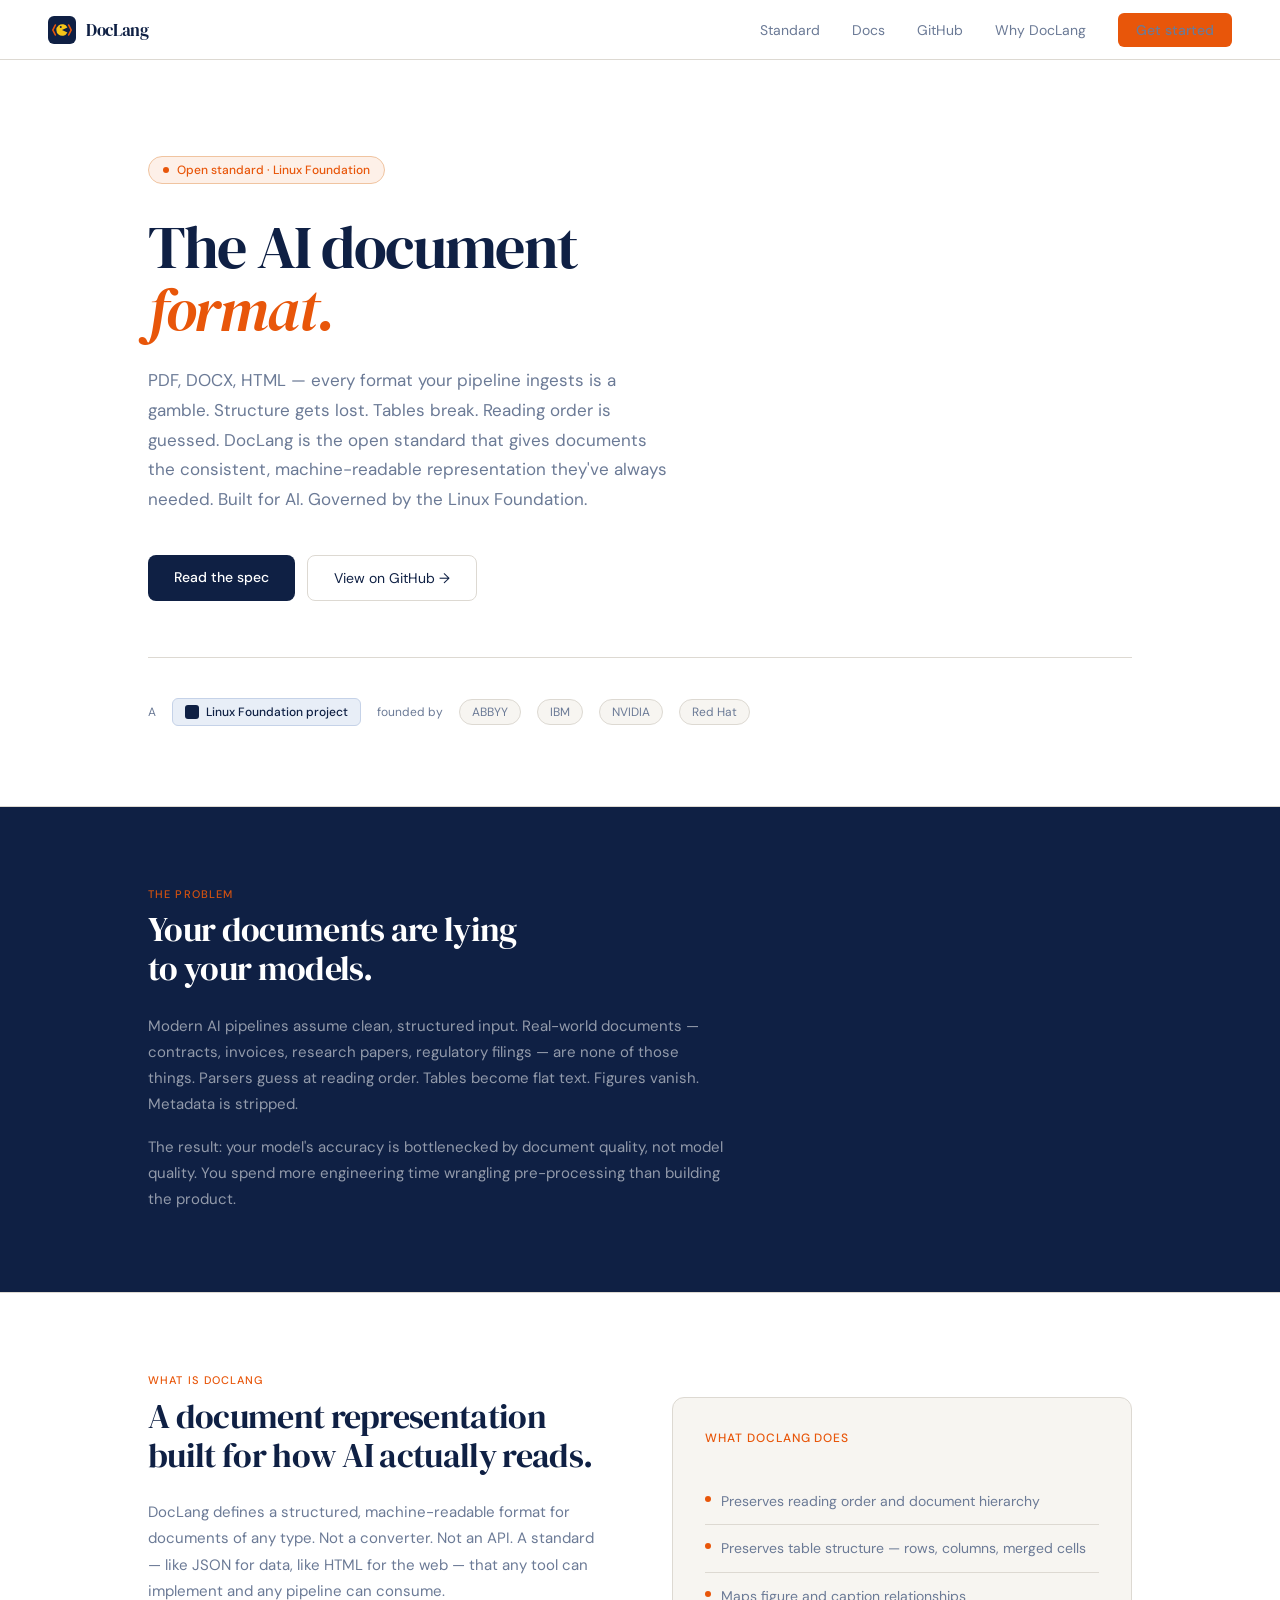
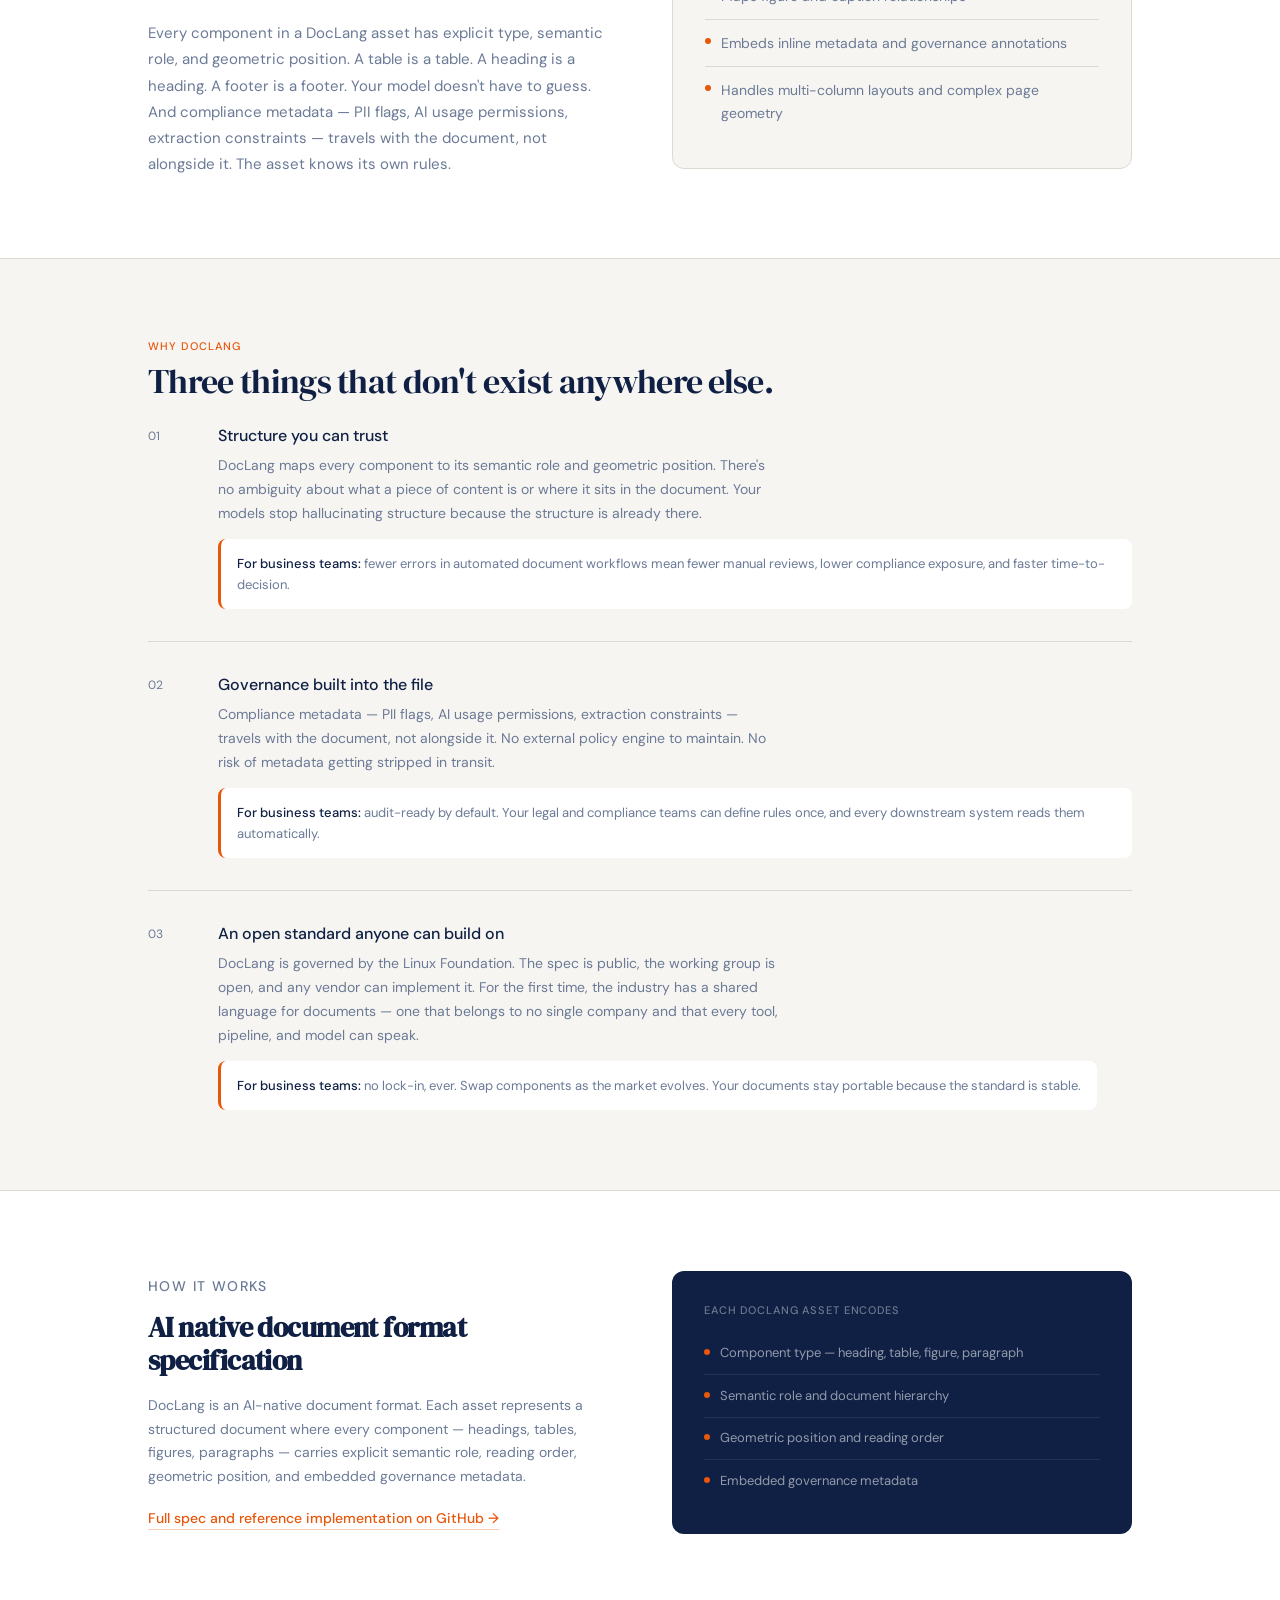
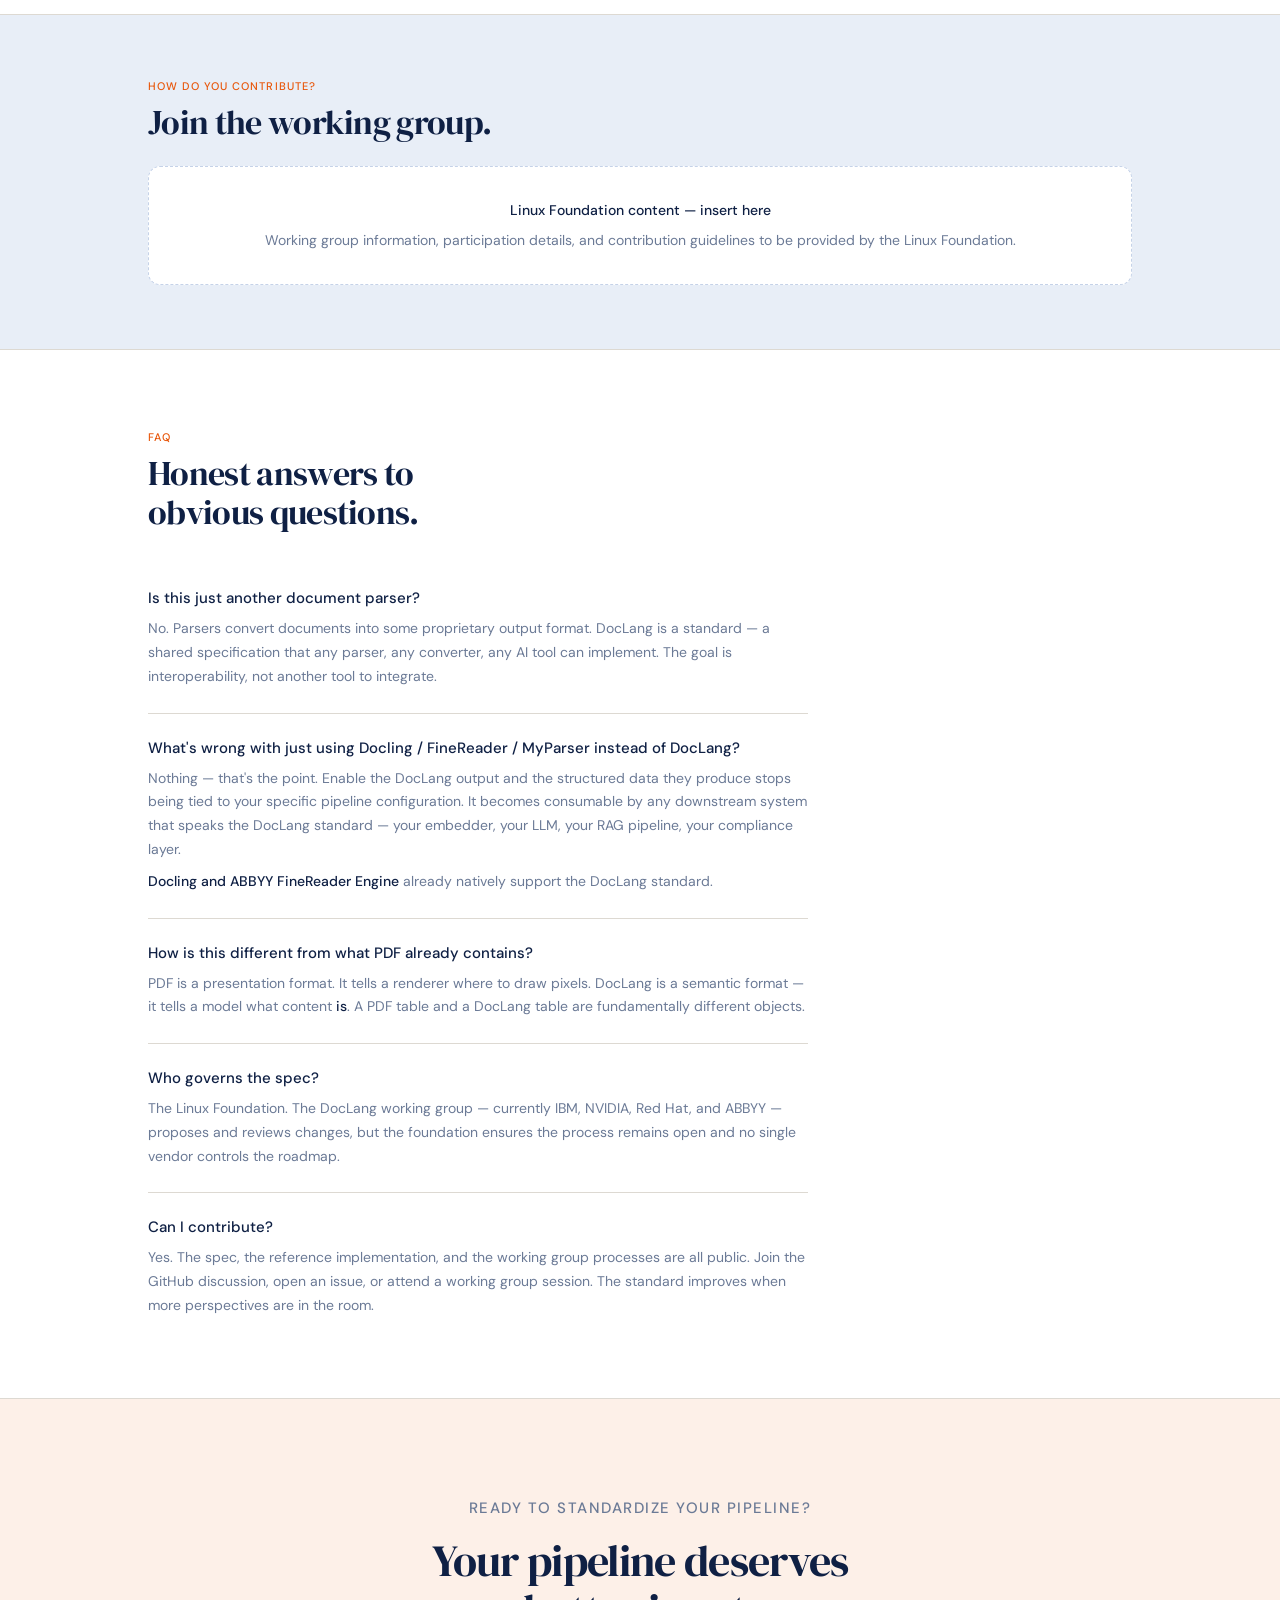
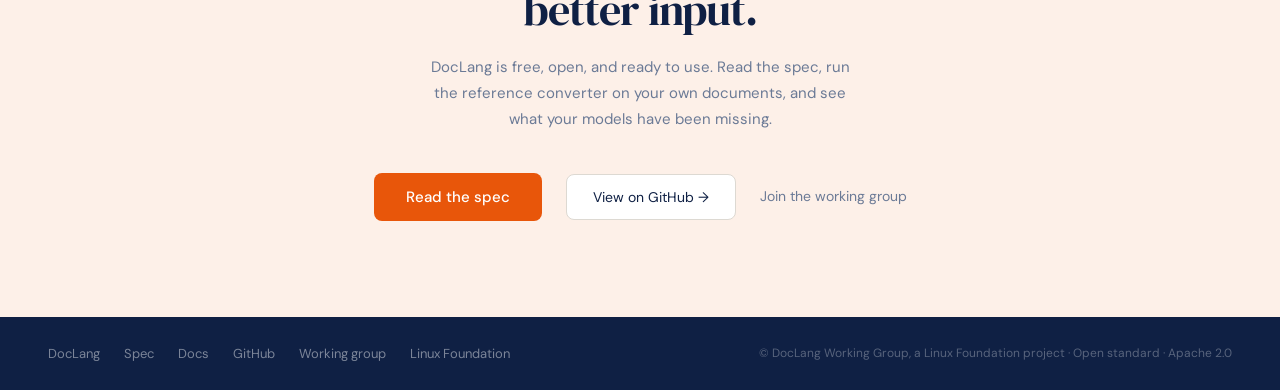
==== doclang-landing.html @ fb460f7a "Add landing page and logo concepts Signed-off-by: Maxime Vermeir <maxime.vermeir@abbyy.com>" ====
<!DOCTYPE html>
<html lang="en">
<head>
<meta charset="UTF-8">
<meta name="viewport" content="width=device-width, initial-scale=1.0">
<title>DocLang — The AI Document Format</title>
<link rel="preconnect" href="https://fonts.googleapis.com">
<link rel="preconnect" href="https://fonts.gstatic.com" crossorigin>
<link href="https://fonts.googleapis.com/css2?family=DM+Sans:ital,wght@0,400;0,500;1,400&family=DM+Serif+Display:ital@0;1&display=swap" rel="stylesheet">
<style>
  *, *::before, *::after { box-sizing: border-box; margin: 0; padding: 0; }

  :root {
    --navy: #0f2044;
    --navy-mid: #1a3460;
    --orange: #e8560a;
    --orange-light: #fdf0e8;
    --orange-border: #f0c4a0;
    --sand: #f7f5f1;
    --border: #ddd9d2;
    --text: #0f2044;
    --muted: #6b7a96;
    --white: #ffffff;
  }

  html { scroll-behavior: smooth; }

  body {
    font-family: 'DM Sans', sans-serif;
    color: var(--text);
    background: var(--white);
    -webkit-font-smoothing: antialiased;
  }

  /* ── NAV ── */
  nav {
    position: sticky; top: 0; z-index: 100;
    background: var(--white);
    border-bottom: 1px solid var(--border);
    padding: 0 3rem;
    display: flex; align-items: center; justify-content: space-between;
    height: 60px;
  }
  .nav-logo {
    display: flex; align-items: center; gap: 10px; text-decoration: none;
  }
  .nav-logomark {
    width: 28px; height: 28px;
    background: var(--navy); border-radius: 6px;
    display: flex; align-items: center; justify-content: center;
    flex-shrink: 0;
    position: relative;
  }
  /* Pac-Man mark in nav */
  .nav-logomark svg { width: 20px; height: 20px; }
  .nav-logo-text {
    font-family: 'DM Serif Display', serif;
    font-size: 17px; color: var(--navy); letter-spacing: -0.02em;
  }
  .nav-links {
    display: flex; gap: 2rem; align-items: center; list-style: none;
  }
  .nav-links a {
    font-size: 14px; color: var(--muted); text-decoration: none;
    transition: color 0.15s;
  }
  .nav-links a:hover { color: var(--navy); }
  .nav-cta {
    background: var(--orange); color: white;
    font-size: 13px; font-weight: 500;
    padding: 8px 18px; border-radius: 6px;
    text-decoration: none; transition: background 0.15s;
  }
  .nav-cta:hover { background: #c9480a; }

  /* ── SHARED ── */
  .section-inner { max-width: 1080px; margin: 0 auto; padding: 5rem 3rem; }
  .eyebrow {
    font-size: 11px; font-weight: 500; letter-spacing: 0.1em;
    text-transform: uppercase; color: var(--orange);
    margin-bottom: 0.6rem;
  }
  .section-title {
    font-family: 'DM Serif Display', serif;
    font-size: 34px; font-weight: 400; letter-spacing: -0.02em;
    line-height: 1.15; color: var(--navy);
    margin-bottom: 1.5rem;
  }
  .body-text {
    font-size: 15px; color: var(--muted); line-height: 1.75;
    max-width: 600px;
  }
  .body-text + .body-text { margin-top: 1rem; }
  section { border-bottom: 1px solid var(--border); }

  /* ── HERO ── */
  .hero { border-bottom: 1px solid var(--border); }
  .hero-inner {
    max-width: 1080px; margin: 0 auto;
    padding: 6rem 3rem 5rem;
  }
  .hero-badge {
    display: inline-flex; align-items: center; gap: 8px;
    background: var(--orange-light);
    border: 1px solid var(--orange-border);
    border-radius: 20px; padding: 5px 14px;
    font-size: 12px; font-weight: 500; color: var(--orange);
    margin-bottom: 2rem;
  }
  .hero-badge-dot {
    width: 6px; height: 6px; border-radius: 50%;
    background: var(--orange); flex-shrink: 0;
  }
  .hero h1 {
    font-family: 'DM Serif Display', serif;
    font-size: 60px; font-weight: 400;
    line-height: 1.05; letter-spacing: -0.03em;
    color: var(--navy); max-width: 700px;
    margin-bottom: 1.5rem;
  }
  .hero h1 em { font-style: italic; color: var(--orange); }
  .hero-sub {
    font-size: 17px; color: var(--muted);
    max-width: 520px; line-height: 1.75;
    margin-bottom: 2.5rem;
  }
  .hero-actions { display: flex; gap: 12px; margin-bottom: 3.5rem; }
  .btn-primary {
    background: var(--navy); color: white;
    font-size: 14px; font-weight: 500;
    padding: 13px 26px; border-radius: 8px;
    text-decoration: none; transition: background 0.15s;
  }
  .btn-primary:hover { background: var(--navy-mid); }
  .btn-secondary {
    border: 1px solid var(--border); color: var(--navy);
    font-size: 14px; padding: 13px 26px; border-radius: 8px;
    text-decoration: none; transition: background 0.15s;
    background: var(--white);
  }
  .btn-secondary:hover { background: var(--sand); }
  .btn-orange {
    background: var(--orange); color: white;
    font-size: 15px; font-weight: 500;
    padding: 14px 32px; border-radius: 8px;
    text-decoration: none; transition: background 0.15s;
    display: inline-block;
  }
  .btn-orange:hover { background: #c9480a; }
  .btn-ghost {
    color: var(--muted); font-size: 14px;
    text-decoration: none; padding: 14px 0;
    border-bottom: 1px solid transparent;
    transition: color 0.15s, border-color 0.15s;
  }
  .btn-ghost:hover { color: var(--navy); border-color: var(--navy); }

  .founders {
    display: flex; align-items: center; gap: 1rem;
    flex-wrap: wrap;
    padding-top: 2.5rem;
    border-top: 1px solid var(--border);
  }
  .founders-label { font-size: 12px; color: var(--muted); }
  .lf-badge {
    display: inline-flex; align-items: center; gap: 7px;
    background: #e8eef7; border: 1px solid #c5d2e8;
    border-radius: 6px; padding: 5px 12px;
    font-size: 12px; font-weight: 500; color: var(--navy);
  }
  .lf-icon {
    width: 14px; height: 14px; background: var(--navy);
    border-radius: 3px; flex-shrink: 0;
  }
  .founder-tag {
    display: inline-block; font-size: 12px; color: var(--muted);
    background: var(--sand); border: 1px solid var(--border);
    border-radius: 20px; padding: 4px 12px;
  }

  /* ── THE PROBLEM ── */
  .problem { background: var(--navy); }
  .problem .eyebrow { color: rgba(232,86,10,0.9); }
  .problem .section-title { color: white; }
  .problem .body-text { color: rgba(255,255,255,0.55); max-width: 580px; }

  /* ── WHAT IS DOCLANG ── */
  .what-grid {
    display: grid; grid-template-columns: 1fr 1fr; gap: 4rem;
    align-items: start;
  }
  .what-bullets { margin-top: 2rem; }
  .what-bullets li {
    display: flex; align-items: flex-start; gap: 10px;
    font-size: 14px; color: var(--muted); line-height: 1.6;
    padding: 0.75rem 0; border-bottom: 1px solid var(--border);
    list-style: none;
  }
  .what-bullets li:last-child { border-bottom: none; }
  .bullet-dot {
    width: 6px; height: 6px; border-radius: 50%;
    background: var(--orange); flex-shrink: 0; margin-top: 6px;
  }
  .what-right {
    background: var(--sand); border-radius: 12px;
    padding: 2rem; border: 1px solid var(--border);
  }
  .what-right h3 {
    font-size: 12px; font-weight: 500; letter-spacing: 0.08em;
    text-transform: uppercase; color: var(--orange); margin-bottom: 1.25rem;
  }

  /* ── WHY DOCLANG ── */
  .why { background: var(--sand); }
  .why-rows { margin-top: 1rem; }
  .why-row {
    display: flex; gap: 2.5rem;
    padding: 2rem 0; border-bottom: 1px solid var(--border);
    align-items: flex-start;
  }
  .why-row:first-child { padding-top: 0; }
  .why-row:last-child { border-bottom: none; padding-bottom: 0; }
  .why-num {
    font-size: 12px; color: var(--muted);
    min-width: 30px; padding-top: 3px;
    font-variant-numeric: tabular-nums;
  }
  .why-content h3 {
    font-size: 16px; font-weight: 500; color: var(--navy);
    margin-bottom: 8px;
  }
  .why-content p {
    font-size: 14px; color: var(--muted); line-height: 1.7;
    max-width: 560px;
  }
  .why-content p + p { margin-top: 10px; }
  .business-note {
    font-size: 13px; color: var(--muted); line-height: 1.65;
    padding: 0.85rem 1rem; margin-top: 0.85rem;
    background: white; border-radius: 8px;
    border-left: 3px solid var(--orange);
  }
  .business-note strong { color: var(--navy); font-weight: 500; }

  /* ── HOW IT WORKS ── */
  .how-inner {
    max-width: 1080px; margin: 0 auto; padding: 5rem 3rem;
    display: grid; grid-template-columns: 1fr 1fr; gap: 4rem; align-items: center;
  }
  .how-left .eyebrow { margin-bottom: 0.75rem; }
  .how-left h2 {
    font-family: 'DM Serif Display', serif;
    font-size: 28px; color: var(--navy); letter-spacing: -0.02em;
    line-height: 1.2; margin-bottom: 1rem;
  }
  .how-left p { font-size: 14px; color: var(--muted); line-height: 1.7; }
  .how-right {
    background: var(--navy); border-radius: 12px;
    padding: 2rem;
  }
  .how-right h3 {
    font-size: 11px; font-weight: 500; letter-spacing: 0.08em;
    text-transform: uppercase; color: rgba(255,255,255,0.4);
    margin-bottom: 1rem;
  }
  .spec-link {
    display: inline-flex; align-items: center; gap: 8px;
    font-size: 14px; color: var(--orange); text-decoration: none;
    font-weight: 500; margin-top: 1.25rem;
    border-bottom: 1px solid rgba(232,86,10,0.3);
    padding-bottom: 2px; transition: border-color 0.15s;
  }
  .spec-link:hover { border-color: var(--orange); }

  /* ── CONTRIBUTE — placeholder ── */
  .contribute { background: #e8eef7; }
  .contribute .section-title { color: var(--navy); }
  .contribute-placeholder {
    background: white; border: 1px dashed #c5d2e8;
    border-radius: 12px; padding: 2rem;
    text-align: center; color: var(--muted); font-size: 14px;
    margin-top: 1.5rem; line-height: 1.7;
  }

  /* ── FAQ ── */
  .faq-list { margin-top: 2rem; max-width: 660px; }
  .faq-item { padding: 1.5rem 0; border-bottom: 1px solid var(--border); }
  .faq-item:last-child { border-bottom: none; padding-bottom: 0; }
  .faq-item h3 {
    font-size: 15px; font-weight: 500; color: var(--navy);
    margin-bottom: 8px; line-height: 1.4;
  }
  .faq-item p { font-size: 14px; color: var(--muted); line-height: 1.7; }
  .faq-item p + p { margin-top: 8px; }
  .faq-item em { color: var(--navy); font-style: normal; font-weight: 500; }

  /* ── CTA ── */
  .cta { background: var(--orange-light); border-bottom: none; }
  .cta-inner {
    max-width: 1080px; margin: 0 auto;
    padding: 6rem 3rem; text-align: center;
  }
  .cta-inner .eyebrow { margin-bottom: 1rem; }
  .cta-inner h2 {
    font-family: 'DM Serif Display', serif;
    font-size: 44px; font-weight: 400; letter-spacing: -0.02em;
    color: var(--navy); line-height: 1.1; margin-bottom: 1.25rem;
  }
  .cta-inner p {
    font-size: 15px; color: var(--muted); max-width: 420px;
    margin: 0 auto 2.5rem; line-height: 1.75;
  }
  .cta-actions {
    display: flex; align-items: center; justify-content: center;
    gap: 1.5rem; flex-wrap: wrap;
  }

  /* ── FOOTER ── */
  footer {
    background: var(--navy); padding: 1.75rem 3rem;
    display: flex; align-items: center; justify-content: space-between;
    flex-wrap: wrap; gap: 1rem;
  }
  .footer-links {
    display: flex; gap: 1.5rem; flex-wrap: wrap;
  }
  .footer-links a {
    font-size: 13px; color: rgba(255,255,255,0.45);
    text-decoration: none; transition: color 0.15s;
  }
  .footer-links a:hover { color: rgba(255,255,255,0.8); }
  .footer-copy {
    font-size: 12px; color: rgba(255,255,255,0.3);
  }
</style>
</head>
<body>

<!-- NAV -->
<nav>
  <a href="#" class="nav-logo">
    <div class="nav-logomark">
      <!-- Pac-Man mark -->
      <svg viewBox="0 0 24 24" fill="none" xmlns="http://www.w3.org/2000/svg">
        <path d="M4 6 L1 12 L4 18" stroke="#e8560a" stroke-width="2" stroke-linecap="round" stroke-linejoin="round"/>
        <path d="M20 6 L23 12 L20 18" stroke="#e8560a" stroke-width="2" stroke-linecap="round" stroke-linejoin="round"/>
        <path d="M12 12 L18.5 8.9 A7 7 0 1 0 18.5 15.1 Z" fill="#f5c518"/>
        <circle cx="10.5" cy="8.5" r="1.2" fill="#0f2044"/>
      </svg>
    </div>
    <span class="nav-logo-text">DocLang</span>
  </a>
  <ul class="nav-links">
    <li><a href="#what">Standard</a></li>
    <li><a href="#how">Docs</a></li>
    <li><a href="https://github.com/doclang">GitHub</a></li>
    <li><a href="#why">Why DocLang</a></li>
    <li><a href="#cta" class="nav-cta">Get started</a></li>
  </ul>
</nav>

<!-- HERO -->
<div class="hero">
  <div class="hero-inner">
    <div class="hero-badge">
      <div class="hero-badge-dot"></div>
      Open standard · Linux Foundation
    </div>
    <h1>The AI document<br><em>format.</em></h1>
    <p class="hero-sub">PDF, DOCX, HTML — every format your pipeline ingests is a gamble. Structure gets lost. Tables break. Reading order is guessed. DocLang is the open standard that gives documents the consistent, machine-readable representation they've always needed. Built for AI. Governed by the Linux Foundation.</p>
    <div class="hero-actions">
      <a href="#" class="btn-primary">Read the spec</a>
      <a href="https://github.com/doclang" class="btn-secondary">View on GitHub →</a>
    </div>
    <div class="founders">
      <span class="founders-label">A</span>
      <div class="lf-badge"><div class="lf-icon"></div>Linux Foundation project</div>
      <span class="founders-label">founded by</span>
      <span class="founder-tag">ABBYY</span>
      <span class="founder-tag">IBM</span>
      <span class="founder-tag">NVIDIA</span>
      <span class="founder-tag">Red Hat</span>
    </div>
  </div>
</div>

<!-- THE PROBLEM -->
<section class="problem">
  <div class="section-inner">
    <p class="eyebrow">The problem</p>
    <h2 class="section-title">Your documents are lying<br>to your models.</h2>
    <p class="body-text">Modern AI pipelines assume clean, structured input. Real-world documents — contracts, invoices, research papers, regulatory filings — are none of those things. Parsers guess at reading order. Tables become flat text. Figures vanish. Metadata is stripped.</p>
    <p class="body-text" style="margin-top:1rem;">The result: your model's accuracy is bottlenecked by document quality, not model quality. You spend more engineering time wrangling pre-processing than building the product.</p>
  </div>
</section>

<!-- WHAT IS DOCLANG -->
<section id="what">
  <div class="section-inner">
    <p class="eyebrow">What is DocLang</p>
    <div class="what-grid">
      <div class="what-left">
        <h2 class="section-title">A document representation built for how AI actually reads.</h2>
        <p class="body-text">DocLang defines a structured, machine-readable format for documents of any type. Not a converter. Not an API. A standard — like JSON for data, like HTML for the web — that any tool can implement and any pipeline can consume.</p>
        <p class="body-text" style="margin-top:1rem;">Every component in a DocLang asset has explicit type, semantic role, and geometric position. A table is a table. A heading is a heading. A footer is a footer. Your model doesn't have to guess. And compliance metadata — PII flags, AI usage permissions, extraction constraints — travels with the document, not alongside it. The asset knows its own rules.</p>
      </div>
      <div class="what-right">
        <h3>What DocLang does</h3>
        <ul class="what-bullets">
          <li><span class="bullet-dot"></span>Preserves reading order and document hierarchy</li>
          <li><span class="bullet-dot"></span>Preserves table structure — rows, columns, merged cells</li>
          <li><span class="bullet-dot"></span>Maps figure and caption relationships</li>
          <li><span class="bullet-dot"></span>Embeds inline metadata and governance annotations</li>
          <li><span class="bullet-dot"></span>Handles multi-column layouts and complex page geometry</li>
        </ul>
      </div>
    </div>
  </div>
</section>

<!-- WHY DOCLANG -->
<section id="why" class="why">
  <div class="section-inner">
    <p class="eyebrow">Why DocLang</p>
    <h2 class="section-title">Three things that don't exist anywhere else.</h2>
    <div class="why-rows">

      <div class="why-row">
        <span class="why-num">01</span>
        <div class="why-content">
          <h3>Structure you can trust</h3>
          <p>DocLang maps every component to its semantic role and geometric position. There's no ambiguity about what a piece of content is or where it sits in the document. Your models stop hallucinating structure because the structure is already there.</p>
          <div class="business-note"><strong>For business teams:</strong> fewer errors in automated document workflows mean fewer manual reviews, lower compliance exposure, and faster time-to-decision.</div>
        </div>
      </div>

      <div class="why-row">
        <span class="why-num">02</span>
        <div class="why-content">
          <h3>Governance built into the file</h3>
          <p>Compliance metadata — PII flags, AI usage permissions, extraction constraints — travels with the document, not alongside it. No external policy engine to maintain. No risk of metadata getting stripped in transit.</p>
          <div class="business-note"><strong>For business teams:</strong> audit-ready by default. Your legal and compliance teams can define rules once, and every downstream system reads them automatically.</div>
        </div>
      </div>

      <div class="why-row">
        <span class="why-num">03</span>
        <div class="why-content">
          <h3>An open standard anyone can build on</h3>
          <p>DocLang is governed by the Linux Foundation. The spec is public, the working group is open, and any vendor can implement it. For the first time, the industry has a shared language for documents — one that belongs to no single company and that every tool, pipeline, and model can speak.</p>
          <div class="business-note"><strong>For business teams:</strong> no lock-in, ever. Swap components as the market evolves. Your documents stay portable because the standard is stable.</div>
        </div>
      </div>

    </div>
  </div>
</section>

<!-- HOW IT WORKS -->
<section id="how">
  <div class="how-inner">
    <div class="how-left">
      <p class="eyebrow">How it works</p>
      <h2>AI native document format specification</h2>
      <p>DocLang is an AI-native document format. Each asset represents a structured document where every component — headings, tables, figures, paragraphs — carries explicit semantic role, reading order, geometric position, and embedded governance metadata.</p>
      <a href="https://github.com/doclang" class="spec-link">
        Full spec and reference implementation on GitHub →
      </a>
    </div>
    <div class="how-right">
      <h3>Each DocLang asset encodes</h3>
      <ul class="what-bullets" style="margin-top:0;">
        <li style="border-color:rgba(255,255,255,0.08); padding:0.65rem 0;"><span class="bullet-dot"></span><span style="color:rgba(255,255,255,0.55); font-size:13px;">Component type — heading, table, figure, paragraph</span></li>
        <li style="border-color:rgba(255,255,255,0.08); padding:0.65rem 0;"><span class="bullet-dot"></span><span style="color:rgba(255,255,255,0.55); font-size:13px;">Semantic role and document hierarchy</span></li>
        <li style="border-color:rgba(255,255,255,0.08); padding:0.65rem 0;"><span class="bullet-dot"></span><span style="color:rgba(255,255,255,0.55); font-size:13px;">Geometric position and reading order</span></li>
        <li style="border-color:rgba(255,255,255,0.08); padding:0.65rem 0;"><span class="bullet-dot"></span><span style="color:rgba(255,255,255,0.55); font-size:13px;">Embedded governance metadata</span></li>
      </ul>
    </div>
  </div>
</section>

<!-- CONTRIBUTE -->
<section class="contribute">
  <div class="section-inner" style="padding-top:4rem; padding-bottom:4rem;">
    <p class="eyebrow">How do you contribute?</p>
    <h2 class="section-title" style="color:var(--navy);">Join the working group.</h2>
    <div class="contribute-placeholder">
      <p style="font-weight:500; color:var(--navy); margin-bottom:6px;">Linux Foundation content — insert here</p>
      <p>Working group information, participation details, and contribution guidelines to be provided by the Linux Foundation.</p>
    </div>
  </div>
</section>

<!-- FAQ -->
<section id="faq">
  <div class="section-inner">
    <p class="eyebrow">FAQ</p>
    <h2 class="section-title">Honest answers to<br>obvious questions.</h2>
    <div class="faq-list">

      <div class="faq-item">
        <h3>Is this just another document parser?</h3>
        <p>No. Parsers convert documents into some proprietary output format. DocLang is a standard — a shared specification that any parser, any converter, any AI tool can implement. The goal is interoperability, not another tool to integrate.</p>
      </div>

      <div class="faq-item">
        <h3>What's wrong with just using Docling / FineReader / MyParser instead of DocLang?</h3>
        <p>Nothing — that's the point. Enable the DocLang output and the structured data they produce stops being tied to your specific pipeline configuration. It becomes consumable by any downstream system that speaks the DocLang standard — your embedder, your LLM, your RAG pipeline, your compliance layer.</p>
        <p><em>Docling and ABBYY FineReader Engine</em> already natively support the DocLang standard.</p>
      </div>

      <div class="faq-item">
        <h3>How is this different from what PDF already contains?</h3>
        <p>PDF is a presentation format. It tells a renderer where to draw pixels. DocLang is a semantic format — it tells a model what content <em>is</em>. A PDF table and a DocLang table are fundamentally different objects.</p>
      </div>

      <div class="faq-item">
        <h3>Who governs the spec?</h3>
        <p>The Linux Foundation. The DocLang working group — currently IBM, NVIDIA, Red Hat, and ABBYY — proposes and reviews changes, but the foundation ensures the process remains open and no single vendor controls the roadmap.</p>
      </div>

      <div class="faq-item">
        <h3>Can I contribute?</h3>
        <p>Yes. The spec, the reference implementation, and the working group processes are all public. Join the GitHub discussion, open an issue, or attend a working group session. The standard improves when more perspectives are in the room.</p>
      </div>

    </div>
  </div>
</section>

<!-- FINAL CTA -->
<section class="cta" id="cta">
  <div class="cta-inner">
    <p class="eyebrow">Ready to standardize your pipeline?</p>
    <h2>Your pipeline deserves<br>better input.</h2>
    <p>DocLang is free, open, and ready to use. Read the spec, run the reference converter on your own documents, and see what your models have been missing.</p>
    <div class="cta-actions">
      <a href="#" class="btn-orange">Read the spec</a>
      <a href="https://github.com/doclang" class="btn-secondary">View on GitHub →</a>
      <a href="#" class="btn-ghost">Join the working group</a>
    </div>
  </div>
</section>

<!-- FOOTER -->
<footer>
  <div class="footer-links">
    <a href="#">DocLang</a>
    <a href="#">Spec</a>
    <a href="#">Docs</a>
    <a href="https://github.com/doclang">GitHub</a>
    <a href="#">Working group</a>
    <a href="#">Linux Foundation</a>
  </div>
  <span class="footer-copy">© DocLang Working Group, a Linux Foundation project · Open standard · Apache 2.0</span>
</footer>

</body>
</html>
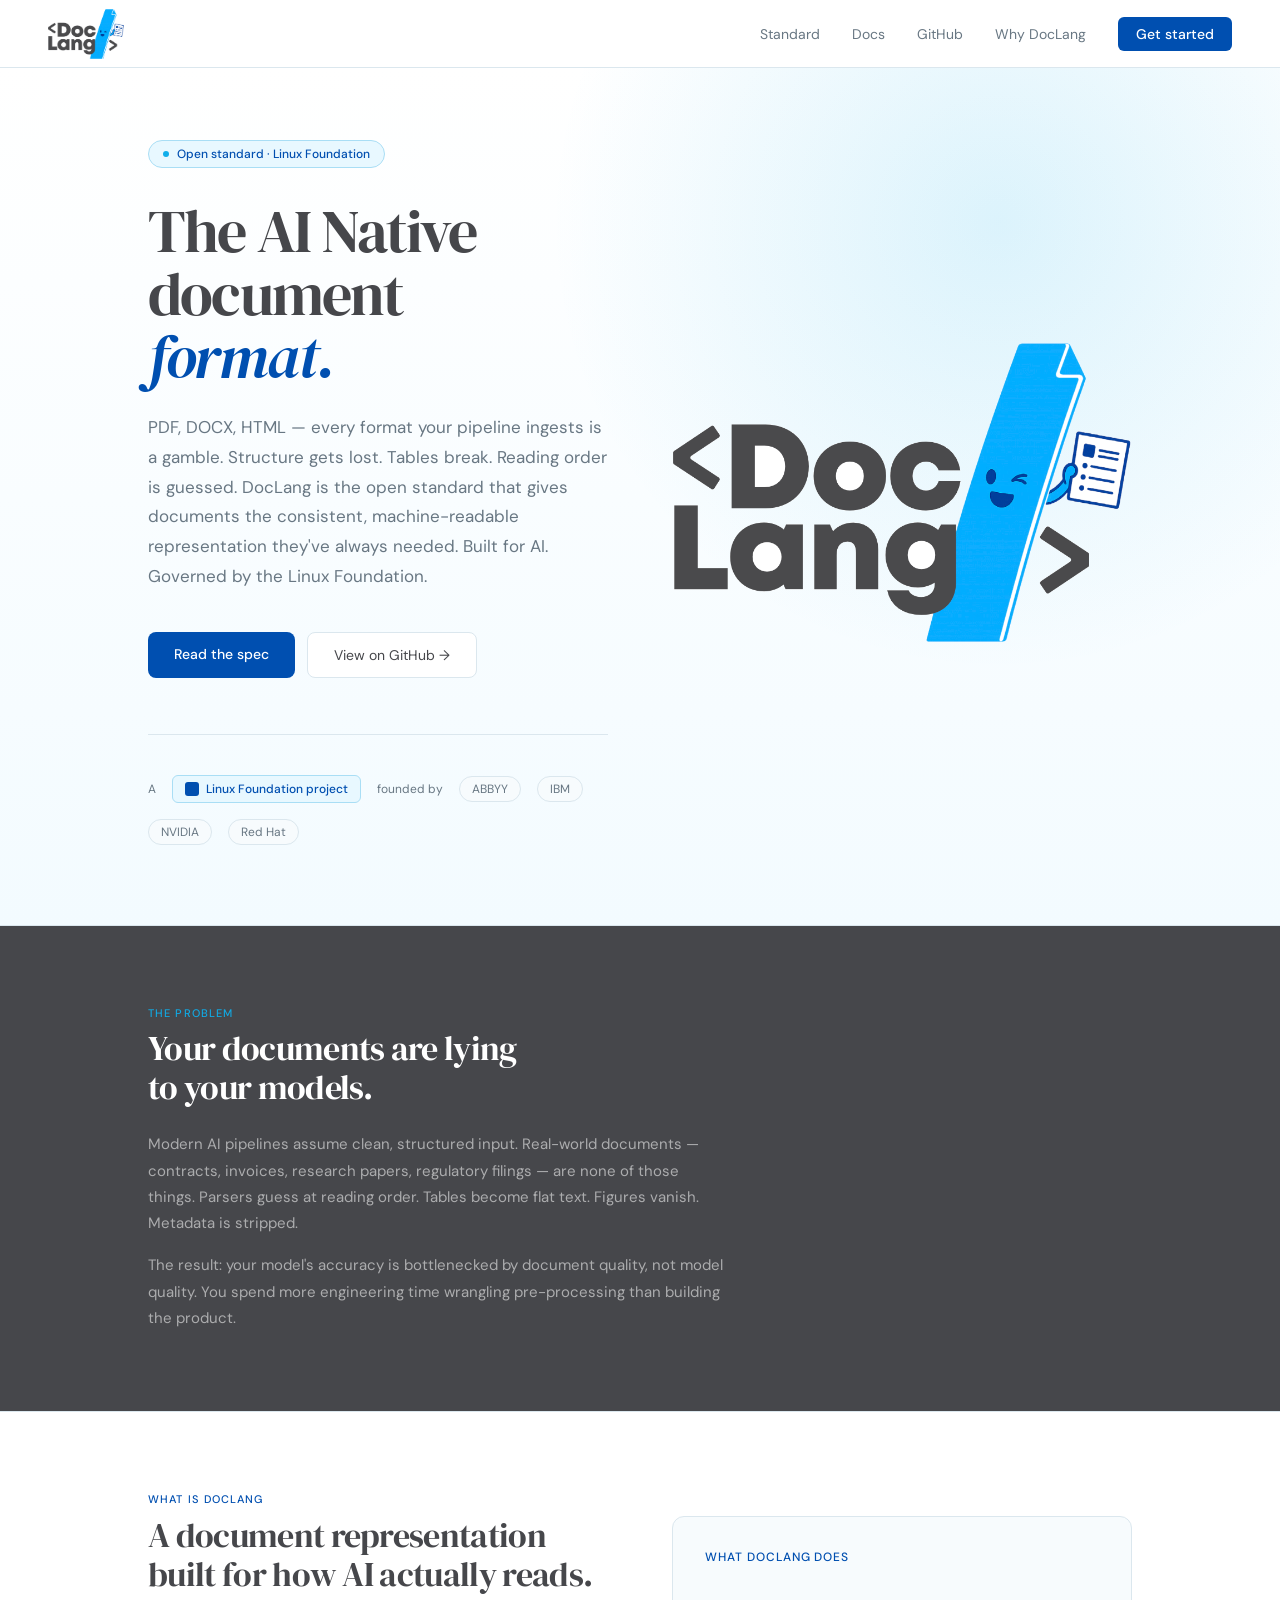
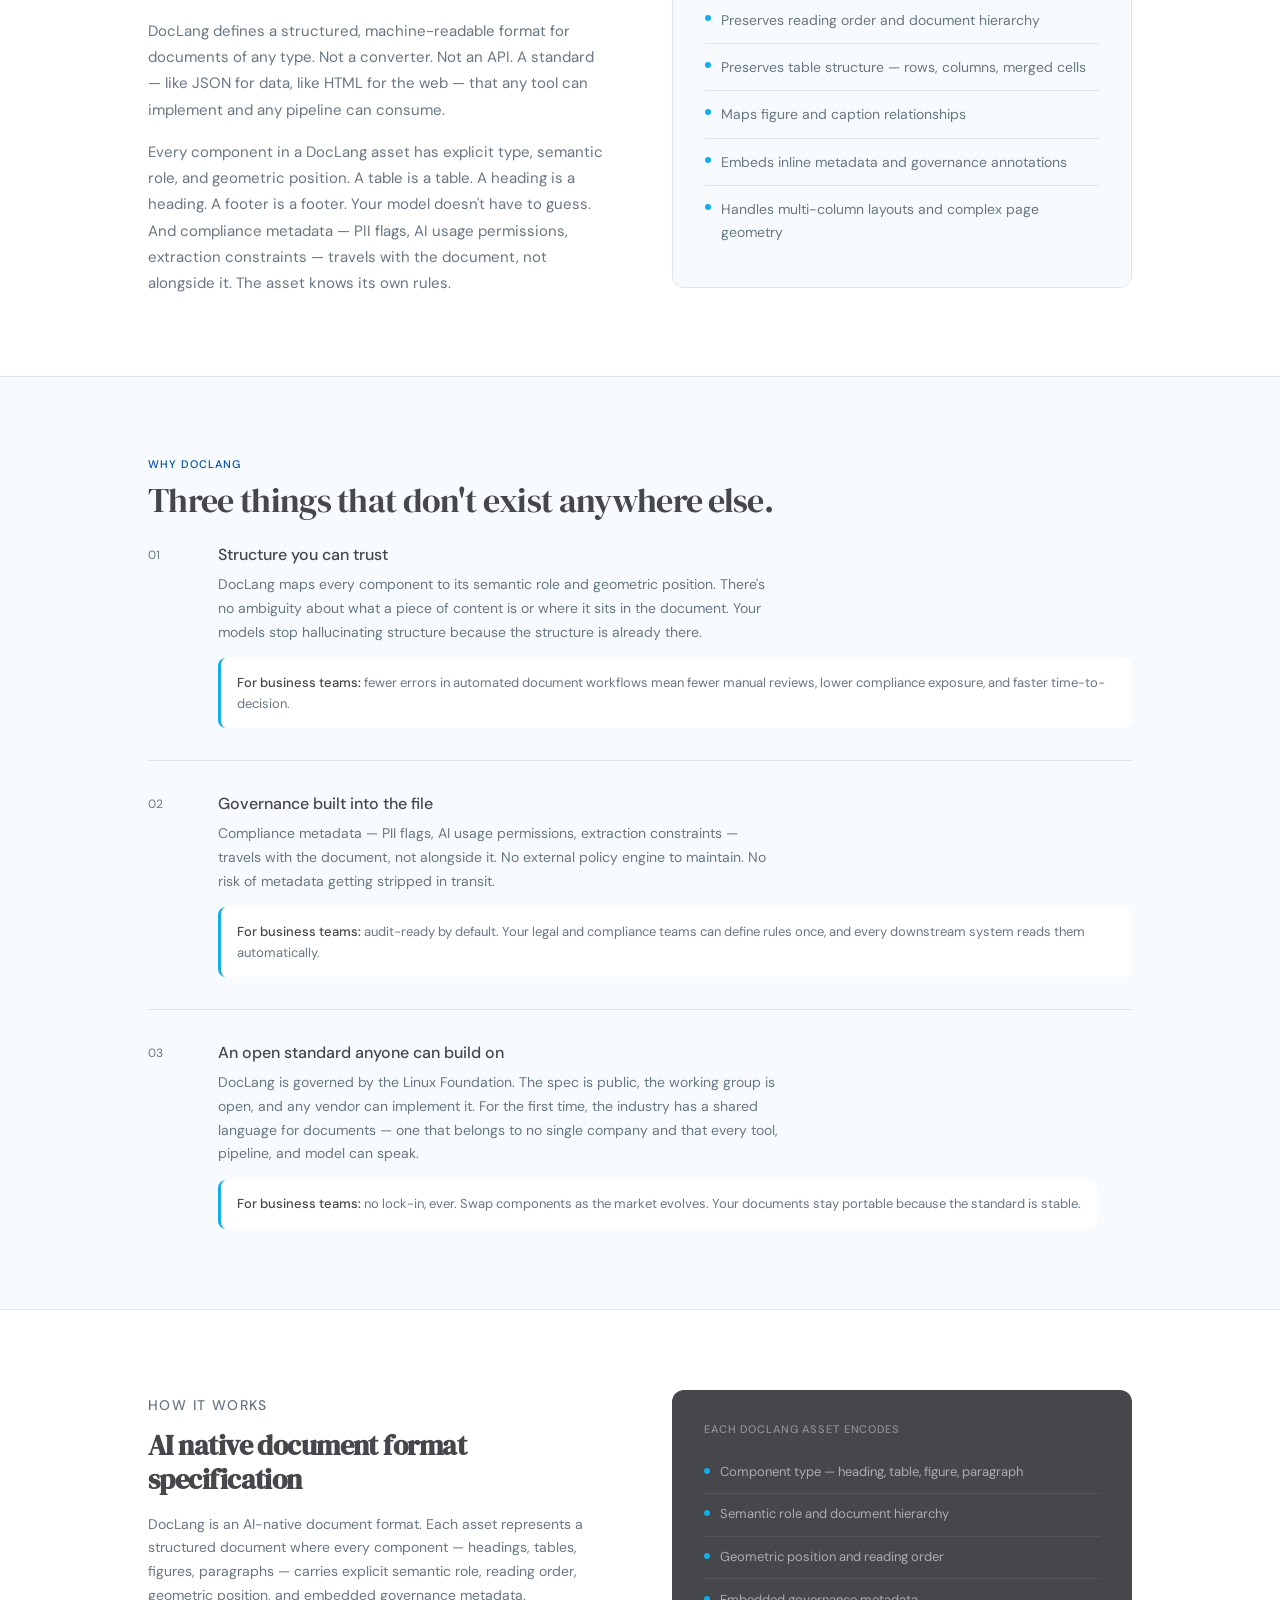
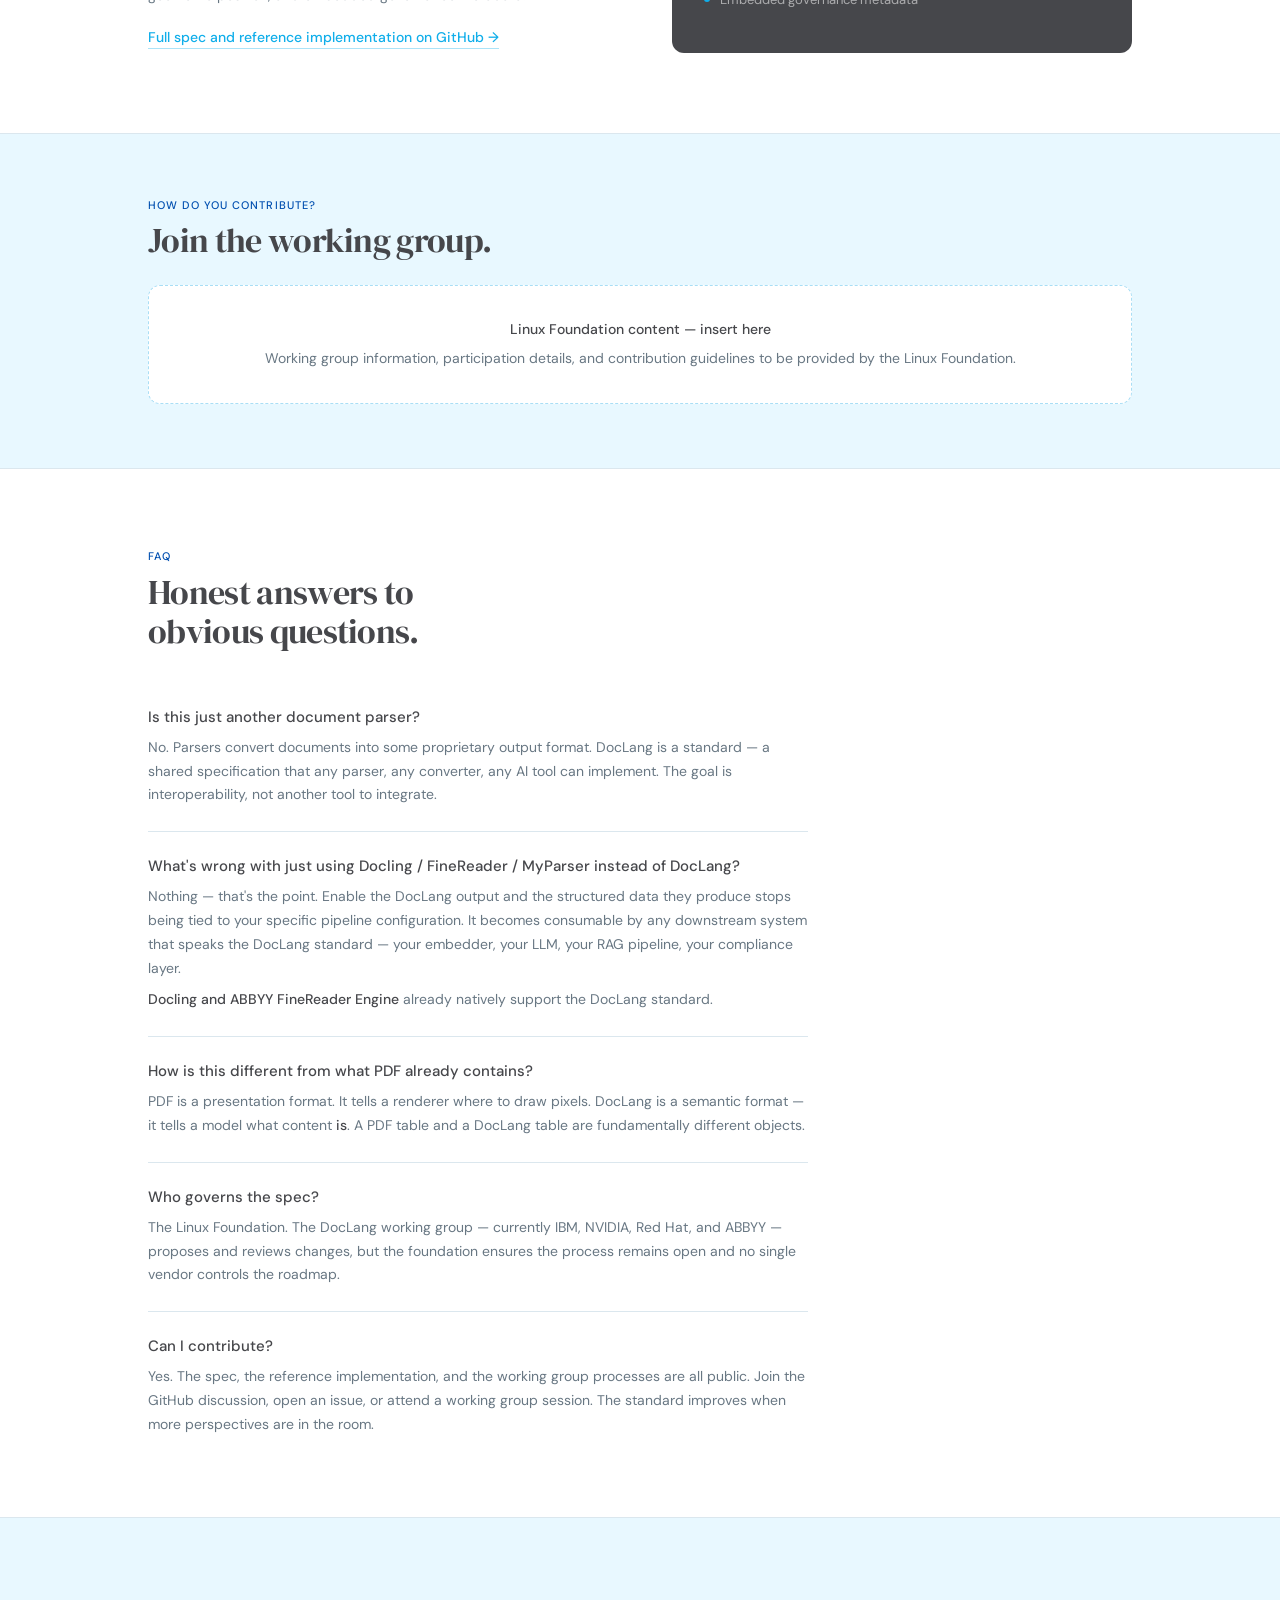
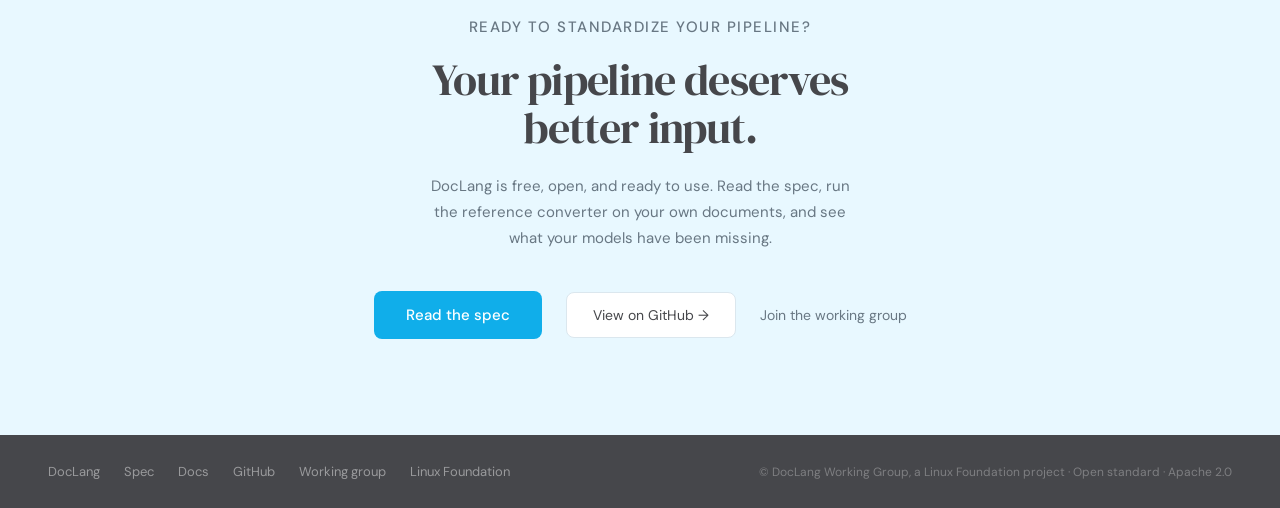
==== commit df99c2c9: "Update landing page to match the logo color scheme and add draft final logo to the repo. Signed-off-" ====
--- a/doclang-landing.html
+++ b/doclang-landing.html
@@ -11,15 +11,18 @@
   *, *::before, *::after { box-sizing: border-box; margin: 0; padding: 0; }
 
   :root {
-    --navy: #0f2044;
-    --navy-mid: #1a3460;
-    --orange: #e8560a;
-    --orange-light: #fdf0e8;
-    --orange-border: #f0c4a0;
-    --sand: #f7f5f1;
-    --border: #ddd9d2;
-    --text: #0f2044;
-    --muted: #6b7a96;
+    --charcoal: #46474b;
+    --charcoal-mid: #5a5b60;
+    --ink: #24262b;
+    --cyan: #10aeea;
+    --cyan-deep: #004fb0;
+    --cyan-light: #e8f8ff;
+    --cyan-wash: #f3fbff;
+    --cyan-border: #a9def5;
+    --ice: #f7fbfd;
+    --border: #dbe7ee;
+    --text: #303238;
+    --muted: #687783;
     --white: #ffffff;
   }
 
@@ -35,27 +38,19 @@
   /* ── NAV ── */
   nav {
     position: sticky; top: 0; z-index: 100;
-    background: var(--white);
+    background: rgba(255,255,255,0.94);
     border-bottom: 1px solid var(--border);
     padding: 0 3rem;
     display: flex; align-items: center; justify-content: space-between;
-    height: 60px;
+    height: 68px;
+    backdrop-filter: blur(12px);
   }
   .nav-logo {
     display: flex; align-items: center; gap: 10px; text-decoration: none;
   }
   .nav-logomark {
-    width: 28px; height: 28px;
-    background: var(--navy); border-radius: 6px;
-    display: flex; align-items: center; justify-content: center;
+    width: auto; height: 50px;
     flex-shrink: 0;
-    position: relative;
-  }
-  /* Pac-Man mark in nav */
-  .nav-logomark svg { width: 20px; height: 20px; }
-  .nav-logo-text {
-    font-family: 'DM Serif Display', serif;
-    font-size: 17px; color: var(--navy); letter-spacing: -0.02em;
   }
   .nav-links {
     display: flex; gap: 2rem; align-items: center; list-style: none;
@@ -64,26 +59,28 @@
     font-size: 14px; color: var(--muted); text-decoration: none;
     transition: color 0.15s;
   }
-  .nav-links a:hover { color: var(--navy); }
+  .nav-links a:hover { color: var(--cyan-deep); }
   .nav-cta {
-    background: var(--orange); color: white;
+    background: var(--cyan-deep); color: white;
     font-size: 13px; font-weight: 500;
     padding: 8px 18px; border-radius: 6px;
     text-decoration: none; transition: background 0.15s;
   }
-  .nav-cta:hover { background: #c9480a; }
+  .nav-links a.nav-cta { color: white; }
+  .nav-cta:hover { background: #003d88; }
+  .nav-links a.nav-cta:hover { color: white; }
 
   /* ── SHARED ── */
   .section-inner { max-width: 1080px; margin: 0 auto; padding: 5rem 3rem; }
   .eyebrow {
     font-size: 11px; font-weight: 500; letter-spacing: 0.1em;
-    text-transform: uppercase; color: var(--orange);
+    text-transform: uppercase; color: var(--cyan-deep);
     margin-bottom: 0.6rem;
   }
   .section-title {
     font-family: 'DM Serif Display', serif;
     font-size: 34px; font-weight: 400; letter-spacing: -0.02em;
-    line-height: 1.15; color: var(--navy);
+    line-height: 1.15; color: var(--charcoal);
     margin-bottom: 1.5rem;
   }
   .body-text {
@@ -94,31 +91,51 @@
   section { border-bottom: 1px solid var(--border); }
 
   /* ── HERO ── */
-  .hero { border-bottom: 1px solid var(--border); }
+  .hero {
+    border-bottom: 1px solid var(--border);
+    background:
+      radial-gradient(circle at 78% 18%, rgba(16,174,234,0.14), transparent 28rem),
+      linear-gradient(180deg, var(--white) 0%, var(--cyan-wash) 100%);
+  }
   .hero-inner {
     max-width: 1080px; margin: 0 auto;
-    padding: 6rem 3rem 5rem;
+    padding: 4.5rem 3rem 5rem;
+    display: grid;
+    grid-template-columns: minmax(0, 1fr) minmax(320px, 460px);
+    gap: 4rem;
+    align-items: center;
+  }
+  .hero-copy { min-width: 0; }
+  .hero-visual {
+    display: flex;
+    justify-content: center;
+    align-items: center;
+  }
+  .hero-brand-logo {
+    display: block;
+    width: min(460px, 100%);
+    height: auto;
   }
   .hero-badge {
     display: inline-flex; align-items: center; gap: 8px;
-    background: var(--orange-light);
-    border: 1px solid var(--orange-border);
+    background: var(--cyan-light);
+    border: 1px solid var(--cyan-border);
     border-radius: 20px; padding: 5px 14px;
-    font-size: 12px; font-weight: 500; color: var(--orange);
+    font-size: 12px; font-weight: 500; color: var(--cyan-deep);
     margin-bottom: 2rem;
   }
   .hero-badge-dot {
     width: 6px; height: 6px; border-radius: 50%;
-    background: var(--orange); flex-shrink: 0;
+    background: var(--cyan); flex-shrink: 0;
   }
   .hero h1 {
     font-family: 'DM Serif Display', serif;
     font-size: 60px; font-weight: 400;
     line-height: 1.05; letter-spacing: -0.03em;
-    color: var(--navy); max-width: 700px;
+    color: var(--charcoal); max-width: 700px;
     margin-bottom: 1.5rem;
   }
-  .hero h1 em { font-style: italic; color: var(--orange); }
+  .hero h1 em { font-style: italic; color: var(--cyan-deep); }
   .hero-sub {
     font-size: 17px; color: var(--muted);
     max-width: 520px; line-height: 1.75;
@@ -126,34 +143,34 @@
   }
   .hero-actions { display: flex; gap: 12px; margin-bottom: 3.5rem; }
   .btn-primary {
-    background: var(--navy); color: white;
+    background: var(--cyan-deep); color: white;
     font-size: 14px; font-weight: 500;
     padding: 13px 26px; border-radius: 8px;
     text-decoration: none; transition: background 0.15s;
   }
-  .btn-primary:hover { background: var(--navy-mid); }
+  .btn-primary:hover { background: #003d88; }
   .btn-secondary {
-    border: 1px solid var(--border); color: var(--navy);
+    border: 1px solid var(--border); color: var(--charcoal);
     font-size: 14px; padding: 13px 26px; border-radius: 8px;
     text-decoration: none; transition: background 0.15s;
     background: var(--white);
   }
-  .btn-secondary:hover { background: var(--sand); }
+  .btn-secondary:hover { background: var(--ice); }
   .btn-orange {
-    background: var(--orange); color: white;
+    background: var(--cyan); color: white;
     font-size: 15px; font-weight: 500;
     padding: 14px 32px; border-radius: 8px;
     text-decoration: none; transition: background 0.15s;
     display: inline-block;
   }
-  .btn-orange:hover { background: #c9480a; }
+  .btn-orange:hover { background: var(--cyan-deep); }
   .btn-ghost {
     color: var(--muted); font-size: 14px;
     text-decoration: none; padding: 14px 0;
     border-bottom: 1px solid transparent;
     transition: color 0.15s, border-color 0.15s;
   }
-  .btn-ghost:hover { color: var(--navy); border-color: var(--navy); }
+  .btn-ghost:hover { color: var(--cyan-deep); border-color: var(--cyan-deep); }
 
   .founders {
     display: flex; align-items: center; gap: 1rem;
@@ -164,23 +181,23 @@
   .founders-label { font-size: 12px; color: var(--muted); }
   .lf-badge {
     display: inline-flex; align-items: center; gap: 7px;
-    background: #e8eef7; border: 1px solid #c5d2e8;
+    background: var(--cyan-light); border: 1px solid var(--cyan-border);
     border-radius: 6px; padding: 5px 12px;
-    font-size: 12px; font-weight: 500; color: var(--navy);
+    font-size: 12px; font-weight: 500; color: var(--cyan-deep);
   }
   .lf-icon {
-    width: 14px; height: 14px; background: var(--navy);
+    width: 14px; height: 14px; background: var(--cyan-deep);
     border-radius: 3px; flex-shrink: 0;
   }
   .founder-tag {
     display: inline-block; font-size: 12px; color: var(--muted);
-    background: var(--sand); border: 1px solid var(--border);
+    background: var(--ice); border: 1px solid var(--border);
     border-radius: 20px; padding: 4px 12px;
   }
 
   /* ── THE PROBLEM ── */
-  .problem { background: var(--navy); }
-  .problem .eyebrow { color: rgba(232,86,10,0.9); }
+  .problem { background: var(--charcoal); }
+  .problem .eyebrow { color: rgba(16,174,234,0.95); }
   .problem .section-title { color: white; }
   .problem .body-text { color: rgba(255,255,255,0.55); max-width: 580px; }
 
@@ -199,19 +216,19 @@
   .what-bullets li:last-child { border-bottom: none; }
   .bullet-dot {
     width: 6px; height: 6px; border-radius: 50%;
-    background: var(--orange); flex-shrink: 0; margin-top: 6px;
+    background: var(--cyan); flex-shrink: 0; margin-top: 6px;
   }
   .what-right {
-    background: var(--sand); border-radius: 12px;
+    background: var(--ice); border-radius: 12px;
     padding: 2rem; border: 1px solid var(--border);
   }
   .what-right h3 {
     font-size: 12px; font-weight: 500; letter-spacing: 0.08em;
-    text-transform: uppercase; color: var(--orange); margin-bottom: 1.25rem;
+    text-transform: uppercase; color: var(--cyan-deep); margin-bottom: 1.25rem;
   }
 
   /* ── WHY DOCLANG ── */
-  .why { background: var(--sand); }
+  .why { background: var(--ice); }
   .why-rows { margin-top: 1rem; }
   .why-row {
     display: flex; gap: 2.5rem;
@@ -226,7 +243,7 @@
     font-variant-numeric: tabular-nums;
   }
   .why-content h3 {
-    font-size: 16px; font-weight: 500; color: var(--navy);
+    font-size: 16px; font-weight: 500; color: var(--charcoal);
     margin-bottom: 8px;
   }
   .why-content p {
@@ -238,9 +255,9 @@
     font-size: 13px; color: var(--muted); line-height: 1.65;
     padding: 0.85rem 1rem; margin-top: 0.85rem;
     background: white; border-radius: 8px;
-    border-left: 3px solid var(--orange);
-  }
-  .business-note strong { color: var(--navy); font-weight: 500; }
+    border-left: 3px solid var(--cyan);
+  }
+  .business-note strong { color: var(--charcoal); font-weight: 500; }
 
   /* ── HOW IT WORKS ── */
   .how-inner {
@@ -250,12 +267,12 @@
   .how-left .eyebrow { margin-bottom: 0.75rem; }
   .how-left h2 {
     font-family: 'DM Serif Display', serif;
-    font-size: 28px; color: var(--navy); letter-spacing: -0.02em;
+    font-size: 28px; color: var(--charcoal); letter-spacing: -0.02em;
     line-height: 1.2; margin-bottom: 1rem;
   }
   .how-left p { font-size: 14px; color: var(--muted); line-height: 1.7; }
   .how-right {
-    background: var(--navy); border-radius: 12px;
+    background: var(--charcoal); border-radius: 12px;
     padding: 2rem;
   }
   .how-right h3 {
@@ -265,18 +282,18 @@
   }
   .spec-link {
     display: inline-flex; align-items: center; gap: 8px;
-    font-size: 14px; color: var(--orange); text-decoration: none;
+    font-size: 14px; color: var(--cyan); text-decoration: none;
     font-weight: 500; margin-top: 1.25rem;
-    border-bottom: 1px solid rgba(232,86,10,0.3);
+    border-bottom: 1px solid rgba(16,174,234,0.35);
     padding-bottom: 2px; transition: border-color 0.15s;
   }
-  .spec-link:hover { border-color: var(--orange); }
+  .spec-link:hover { border-color: var(--cyan); }
 
   /* ── CONTRIBUTE — placeholder ── */
-  .contribute { background: #e8eef7; }
-  .contribute .section-title { color: var(--navy); }
+  .contribute { background: var(--cyan-light); }
+  .contribute .section-title { color: var(--charcoal); }
   .contribute-placeholder {
-    background: white; border: 1px dashed #c5d2e8;
+    background: white; border: 1px dashed var(--cyan-border);
     border-radius: 12px; padding: 2rem;
     text-align: center; color: var(--muted); font-size: 14px;
     margin-top: 1.5rem; line-height: 1.7;
@@ -287,15 +304,15 @@
   .faq-item { padding: 1.5rem 0; border-bottom: 1px solid var(--border); }
   .faq-item:last-child { border-bottom: none; padding-bottom: 0; }
   .faq-item h3 {
-    font-size: 15px; font-weight: 500; color: var(--navy);
+    font-size: 15px; font-weight: 500; color: var(--charcoal);
     margin-bottom: 8px; line-height: 1.4;
   }
   .faq-item p { font-size: 14px; color: var(--muted); line-height: 1.7; }
   .faq-item p + p { margin-top: 8px; }
-  .faq-item em { color: var(--navy); font-style: normal; font-weight: 500; }
+  .faq-item em { color: var(--charcoal); font-style: normal; font-weight: 500; }
 
   /* ── CTA ── */
-  .cta { background: var(--orange-light); border-bottom: none; }
+  .cta { background: var(--cyan-light); border-bottom: none; }
   .cta-inner {
     max-width: 1080px; margin: 0 auto;
     padding: 6rem 3rem; text-align: center;
@@ -304,7 +321,7 @@
   .cta-inner h2 {
     font-family: 'DM Serif Display', serif;
     font-size: 44px; font-weight: 400; letter-spacing: -0.02em;
-    color: var(--navy); line-height: 1.1; margin-bottom: 1.25rem;
+    color: var(--charcoal); line-height: 1.1; margin-bottom: 1.25rem;
   }
   .cta-inner p {
     font-size: 15px; color: var(--muted); max-width: 420px;
@@ -317,7 +334,7 @@
 
   /* ── FOOTER ── */
   footer {
-    background: var(--navy); padding: 1.75rem 3rem;
+    background: var(--charcoal); padding: 1.75rem 3rem;
     display: flex; align-items: center; justify-content: space-between;
     flex-wrap: wrap; gap: 1rem;
   }
@@ -332,6 +349,22 @@
   .footer-copy {
     font-size: 12px; color: rgba(255,255,255,0.3);
   }
+
+  @media (max-width: 760px) {
+    nav { padding: 0 1.25rem; height: auto; min-height: 68px; gap: 1rem; }
+    .nav-logomark { height: 46px; }
+    .nav-links { gap: 1rem; justify-content: flex-end; flex-wrap: wrap; }
+    .nav-links a { font-size: 13px; }
+    .nav-links li:not(:last-child) { display: none; }
+    .hero-inner, .section-inner, .how-inner { padding-left: 1.5rem; padding-right: 1.5rem; }
+    .hero-inner { grid-template-columns: 1fr; gap: 2rem; }
+    .hero-visual { order: -1; justify-content: flex-start; }
+    .hero h1 { font-size: 44px; }
+    .hero-brand-logo { width: min(340px, 100%); }
+    .hero-actions, .cta-actions { align-items: stretch; flex-direction: column; }
+    .what-grid, .how-inner { grid-template-columns: 1fr; gap: 2rem; }
+    footer { padding: 1.5rem; }
+  }
 </style>
 </head>
 <body>
@@ -339,16 +372,7 @@
 <!-- NAV -->
 <nav>
   <a href="#" class="nav-logo">
-    <div class="nav-logomark">
-      <!-- Pac-Man mark -->
-      <svg viewBox="0 0 24 24" fill="none" xmlns="http://www.w3.org/2000/svg">
-        <path d="M4 6 L1 12 L4 18" stroke="#e8560a" stroke-width="2" stroke-linecap="round" stroke-linejoin="round"/>
-        <path d="M20 6 L23 12 L20 18" stroke="#e8560a" stroke-width="2" stroke-linecap="round" stroke-linejoin="round"/>
-        <path d="M12 12 L18.5 8.9 A7 7 0 1 0 18.5 15.1 Z" fill="#f5c518"/>
-        <circle cx="10.5" cy="8.5" r="1.2" fill="#0f2044"/>
-      </svg>
-    </div>
-    <span class="nav-logo-text">DocLang</span>
+    <img class="nav-logomark" src="logos/doclang-logo.png" alt="DocLang">
   </a>
   <ul class="nav-links">
     <li><a href="#what">Standard</a></li>
@@ -362,24 +386,29 @@
 <!-- HERO -->
 <div class="hero">
   <div class="hero-inner">
-    <div class="hero-badge">
-      <div class="hero-badge-dot"></div>
-      Open standard · Linux Foundation
-    </div>
-    <h1>The AI document<br><em>format.</em></h1>
-    <p class="hero-sub">PDF, DOCX, HTML — every format your pipeline ingests is a gamble. Structure gets lost. Tables break. Reading order is guessed. DocLang is the open standard that gives documents the consistent, machine-readable representation they've always needed. Built for AI. Governed by the Linux Foundation.</p>
-    <div class="hero-actions">
-      <a href="#" class="btn-primary">Read the spec</a>
-      <a href="https://github.com/doclang" class="btn-secondary">View on GitHub →</a>
-    </div>
-    <div class="founders">
-      <span class="founders-label">A</span>
-      <div class="lf-badge"><div class="lf-icon"></div>Linux Foundation project</div>
-      <span class="founders-label">founded by</span>
-      <span class="founder-tag">ABBYY</span>
-      <span class="founder-tag">IBM</span>
-      <span class="founder-tag">NVIDIA</span>
-      <span class="founder-tag">Red Hat</span>
+    <div class="hero-copy">
+      <div class="hero-badge">
+        <div class="hero-badge-dot"></div>
+        Open standard · Linux Foundation
+      </div>
+      <h1>The AI Native document<br><em>format.</em></h1>
+      <p class="hero-sub">PDF, DOCX, HTML — every format your pipeline ingests is a gamble. Structure gets lost. Tables break. Reading order is guessed. DocLang is the open standard that gives documents the consistent, machine-readable representation they've always needed. Built for AI. Governed by the Linux Foundation.</p>
+      <div class="hero-actions">
+        <a href="#" class="btn-primary">Read the spec</a>
+        <a href="https://github.com/doclang" class="btn-secondary">View on GitHub →</a>
+      </div>
+      <div class="founders">
+        <span class="founders-label">A</span>
+        <div class="lf-badge"><div class="lf-icon"></div>Linux Foundation project</div>
+        <span class="founders-label">founded by</span>
+        <span class="founder-tag">ABBYY</span>
+        <span class="founder-tag">IBM</span>
+        <span class="founder-tag">NVIDIA</span>
+        <span class="founder-tag">Red Hat</span>
+      </div>
+    </div>
+    <div class="hero-visual">
+      <img class="hero-brand-logo" src="logos/doclang-logo.png" alt="DocLang logo">
     </div>
   </div>
 </div>
@@ -483,9 +512,9 @@
 <section class="contribute">
   <div class="section-inner" style="padding-top:4rem; padding-bottom:4rem;">
     <p class="eyebrow">How do you contribute?</p>
-    <h2 class="section-title" style="color:var(--navy);">Join the working group.</h2>
+    <h2 class="section-title" style="color:var(--charcoal);">Join the working group.</h2>
     <div class="contribute-placeholder">
-      <p style="font-weight:500; color:var(--navy); margin-bottom:6px;">Linux Foundation content — insert here</p>
+      <p style="font-weight:500; color:var(--charcoal); margin-bottom:6px;">Linux Foundation content — insert here</p>
       <p>Working group information, participation details, and contribution guidelines to be provided by the Linux Foundation.</p>
     </div>
   </div>
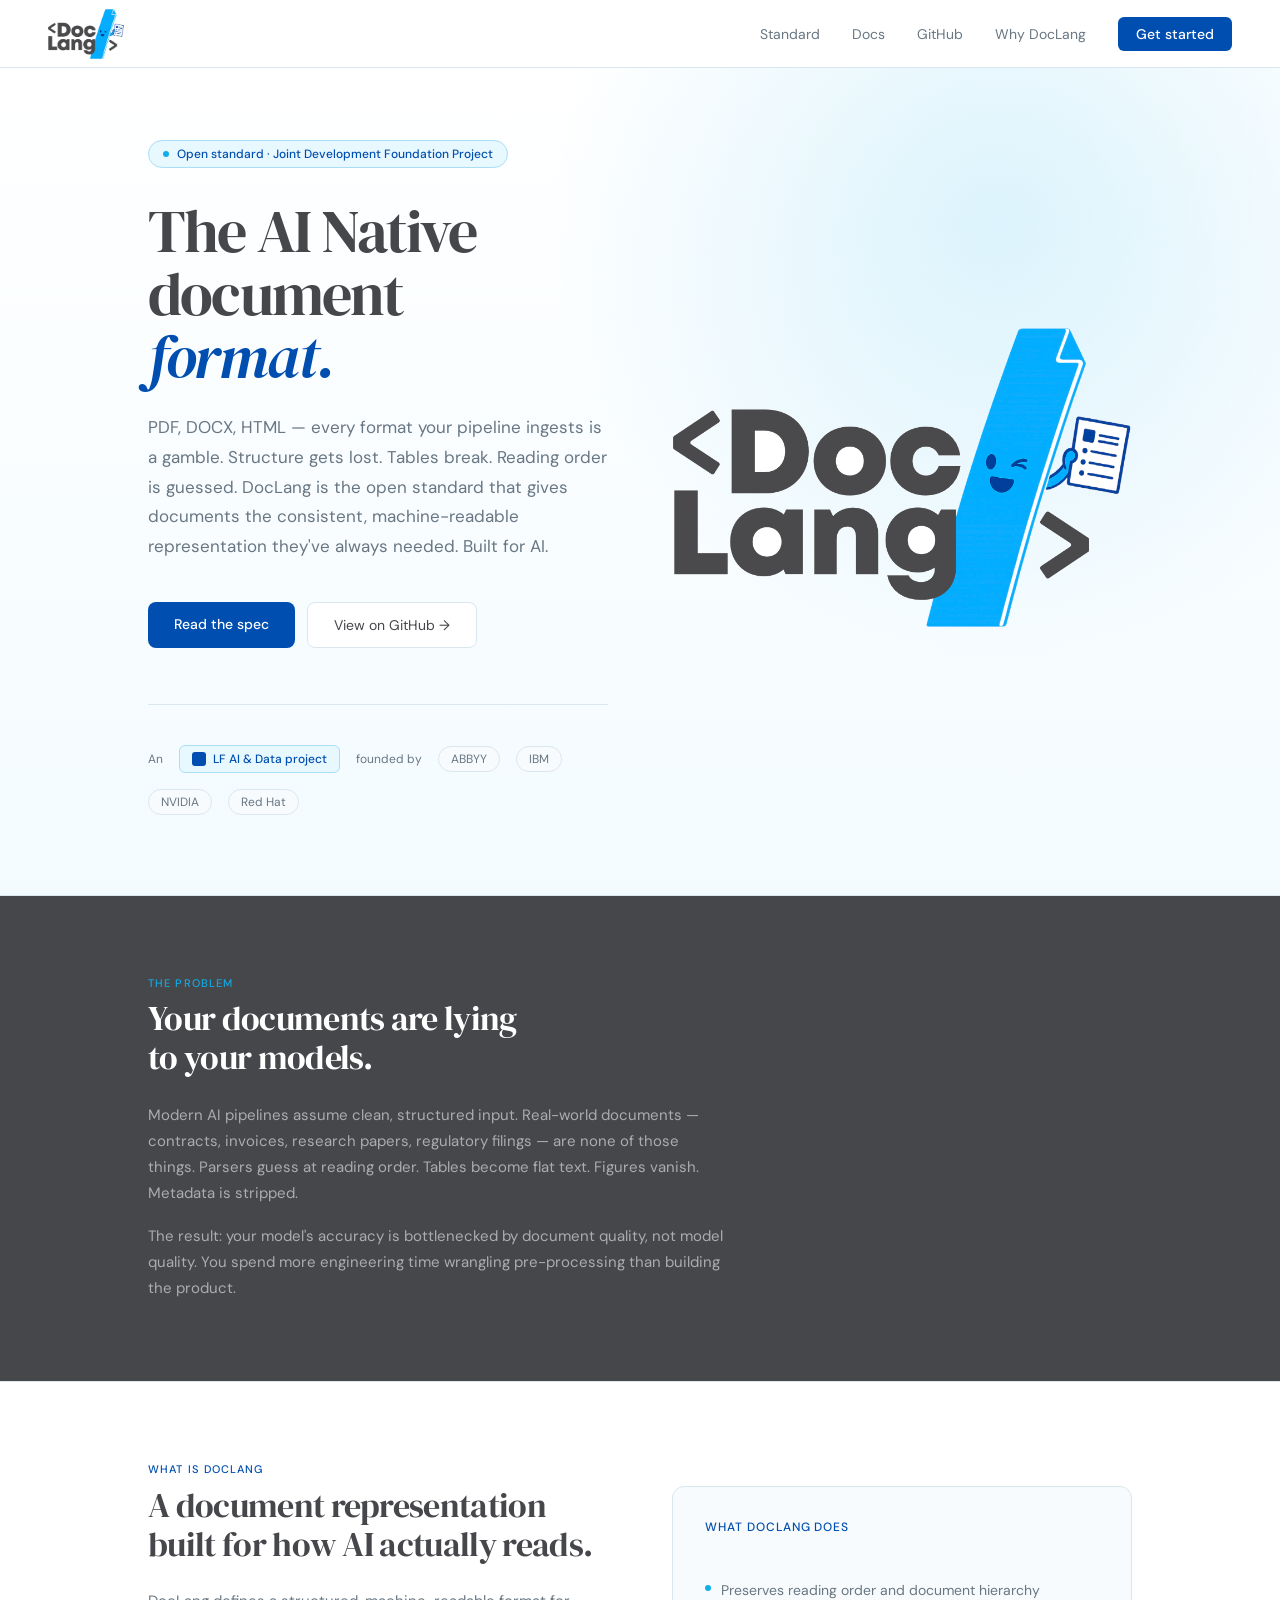
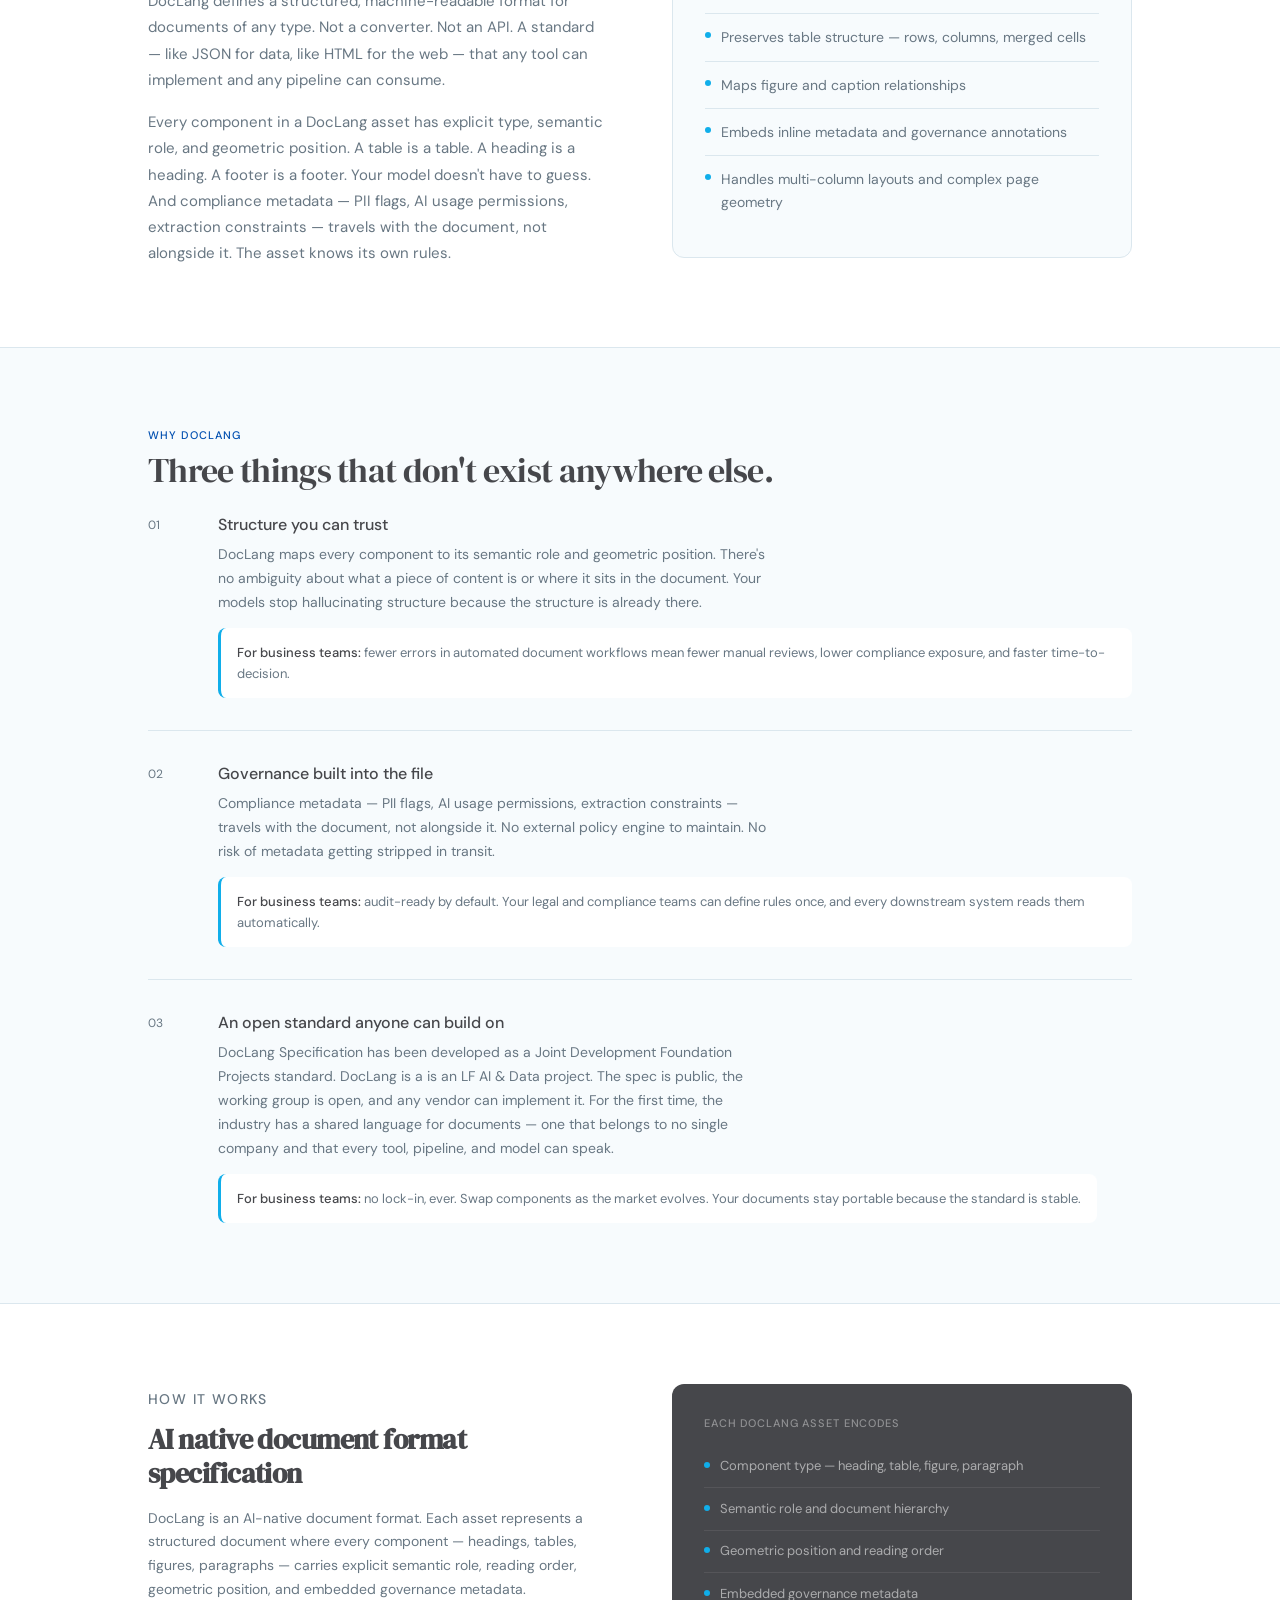
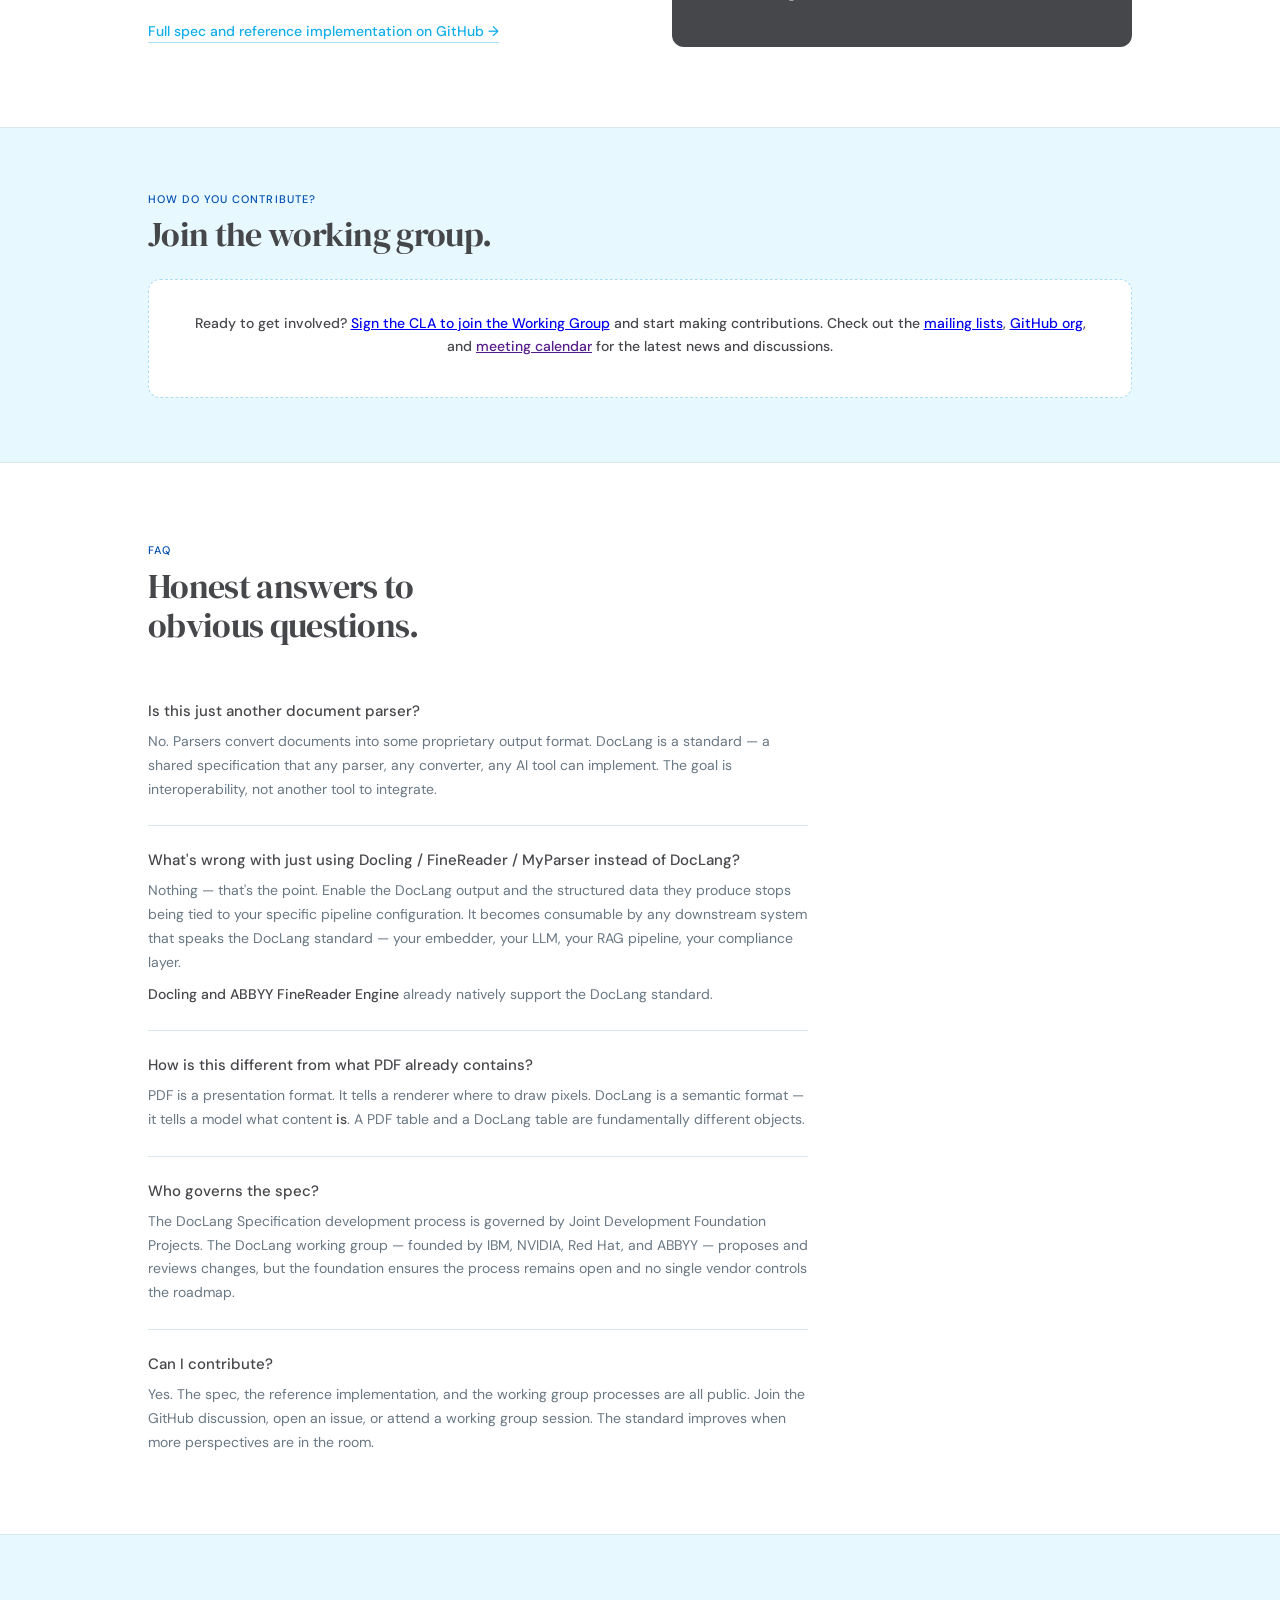
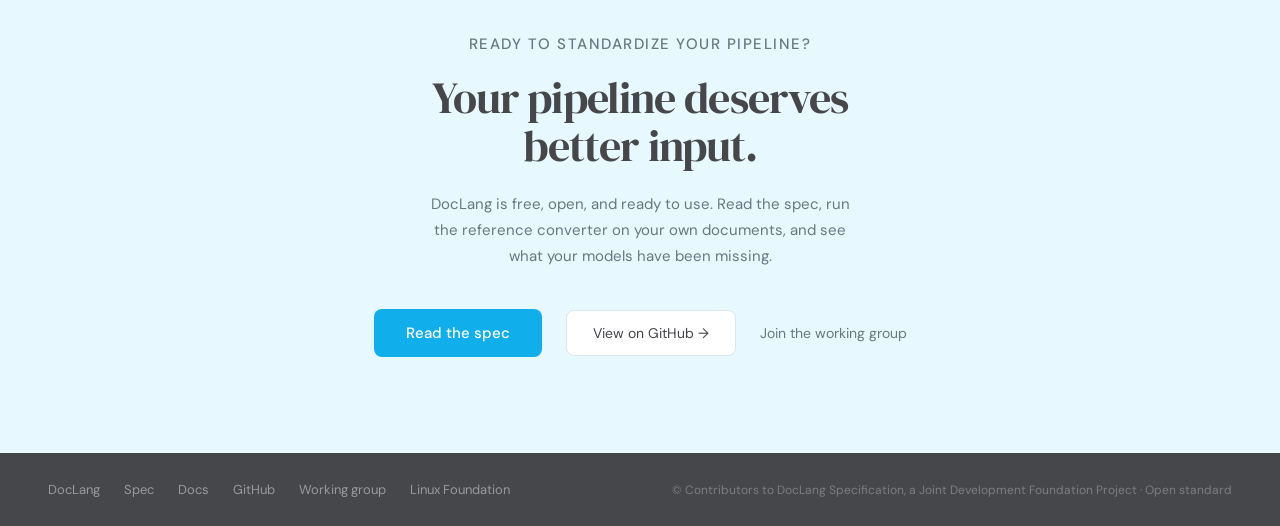
==== commit 082dc229: "Update project governance references to Joint Development Foundation" ====
--- a/doclang-landing.html
+++ b/doclang-landing.html
@@ -389,17 +389,17 @@
     <div class="hero-copy">
       <div class="hero-badge">
         <div class="hero-badge-dot"></div>
-        Open standard · Linux Foundation
+        Open standard · Joint Development Foundation Project
       </div>
       <h1>The AI Native document<br><em>format.</em></h1>
-      <p class="hero-sub">PDF, DOCX, HTML — every format your pipeline ingests is a gamble. Structure gets lost. Tables break. Reading order is guessed. DocLang is the open standard that gives documents the consistent, machine-readable representation they've always needed. Built for AI. Governed by the Linux Foundation.</p>
+      <p class="hero-sub">PDF, DOCX, HTML — every format your pipeline ingests is a gamble. Structure gets lost. Tables break. Reading order is guessed. DocLang is the open standard that gives documents the consistent, machine-readable representation they've always needed. Built for AI.</p>
       <div class="hero-actions">
         <a href="#" class="btn-primary">Read the spec</a>
         <a href="https://github.com/doclang" class="btn-secondary">View on GitHub →</a>
       </div>
       <div class="founders">
-        <span class="founders-label">A</span>
-        <div class="lf-badge"><div class="lf-icon"></div>Linux Foundation project</div>
+        <span class="founders-label">An</span>
+        <div class="lf-badge"><div class="lf-icon"></div>LF AI & Data project</div>
         <span class="founders-label">founded by</span>
         <span class="founder-tag">ABBYY</span>
         <span class="founder-tag">IBM</span>
@@ -476,7 +476,7 @@
         <span class="why-num">03</span>
         <div class="why-content">
           <h3>An open standard anyone can build on</h3>
-          <p>DocLang is governed by the Linux Foundation. The spec is public, the working group is open, and any vendor can implement it. For the first time, the industry has a shared language for documents — one that belongs to no single company and that every tool, pipeline, and model can speak.</p>
+          <p>DocLang Specification has been developed as a Joint Development Foundation Projects standard. DocLang is a is an LF AI & Data project. The spec is public, the working group is open, and any vendor can implement it. For the first time, the industry has a shared language for documents — one that belongs to no single company and that every tool, pipeline, and model can speak.</p>
           <div class="business-note"><strong>For business teams:</strong> no lock-in, ever. Swap components as the market evolves. Your documents stay portable because the standard is stable.</div>
         </div>
       </div>
@@ -514,8 +514,7 @@
     <p class="eyebrow">How do you contribute?</p>
     <h2 class="section-title" style="color:var(--charcoal);">Join the working group.</h2>
     <div class="contribute-placeholder">
-      <p style="font-weight:500; color:var(--charcoal); margin-bottom:6px;">Linux Foundation content — insert here</p>
-      <p>Working group information, participation details, and contribution guidelines to be provided by the Linux Foundation.</p>
+      <p style="font-weight:500; color:var(--charcoal); margin-bottom:6px;">Ready to get involved? <a href="https://enrollment.lfx.linuxfoundation.org?project=doclang-specification">Sign the CLA to join the Working Group</a> and start making contributions. Check out the <a href="https://lists.doclang.ai/g/main">mailing lists</a>, <a href="https://github.com/doclang-project">GitHub org</a>, and <a href="">meeting calendar</a> for the latest news and discussions. 
     </div>
   </div>
 </section>
@@ -545,7 +544,7 @@
 
       <div class="faq-item">
         <h3>Who governs the spec?</h3>
-        <p>The Linux Foundation. The DocLang working group — currently IBM, NVIDIA, Red Hat, and ABBYY — proposes and reviews changes, but the foundation ensures the process remains open and no single vendor controls the roadmap.</p>
+        <p>The DocLang Specification development process is governed by Joint Development Foundation Projects. The DocLang working group — founded by IBM, NVIDIA, Red Hat, and ABBYY — proposes and reviews changes, but the foundation ensures the process remains open and no single vendor controls the roadmap.</p>
       </div>
 
       <div class="faq-item">
@@ -581,7 +580,7 @@
     <a href="#">Working group</a>
     <a href="#">Linux Foundation</a>
   </div>
-  <span class="footer-copy">© DocLang Working Group, a Linux Foundation project · Open standard · Apache 2.0</span>
+  <span class="footer-copy">© Contributors to DocLang Specification, a Joint Development Foundation Project · Open standard </span>
 </footer>
 
 </body>
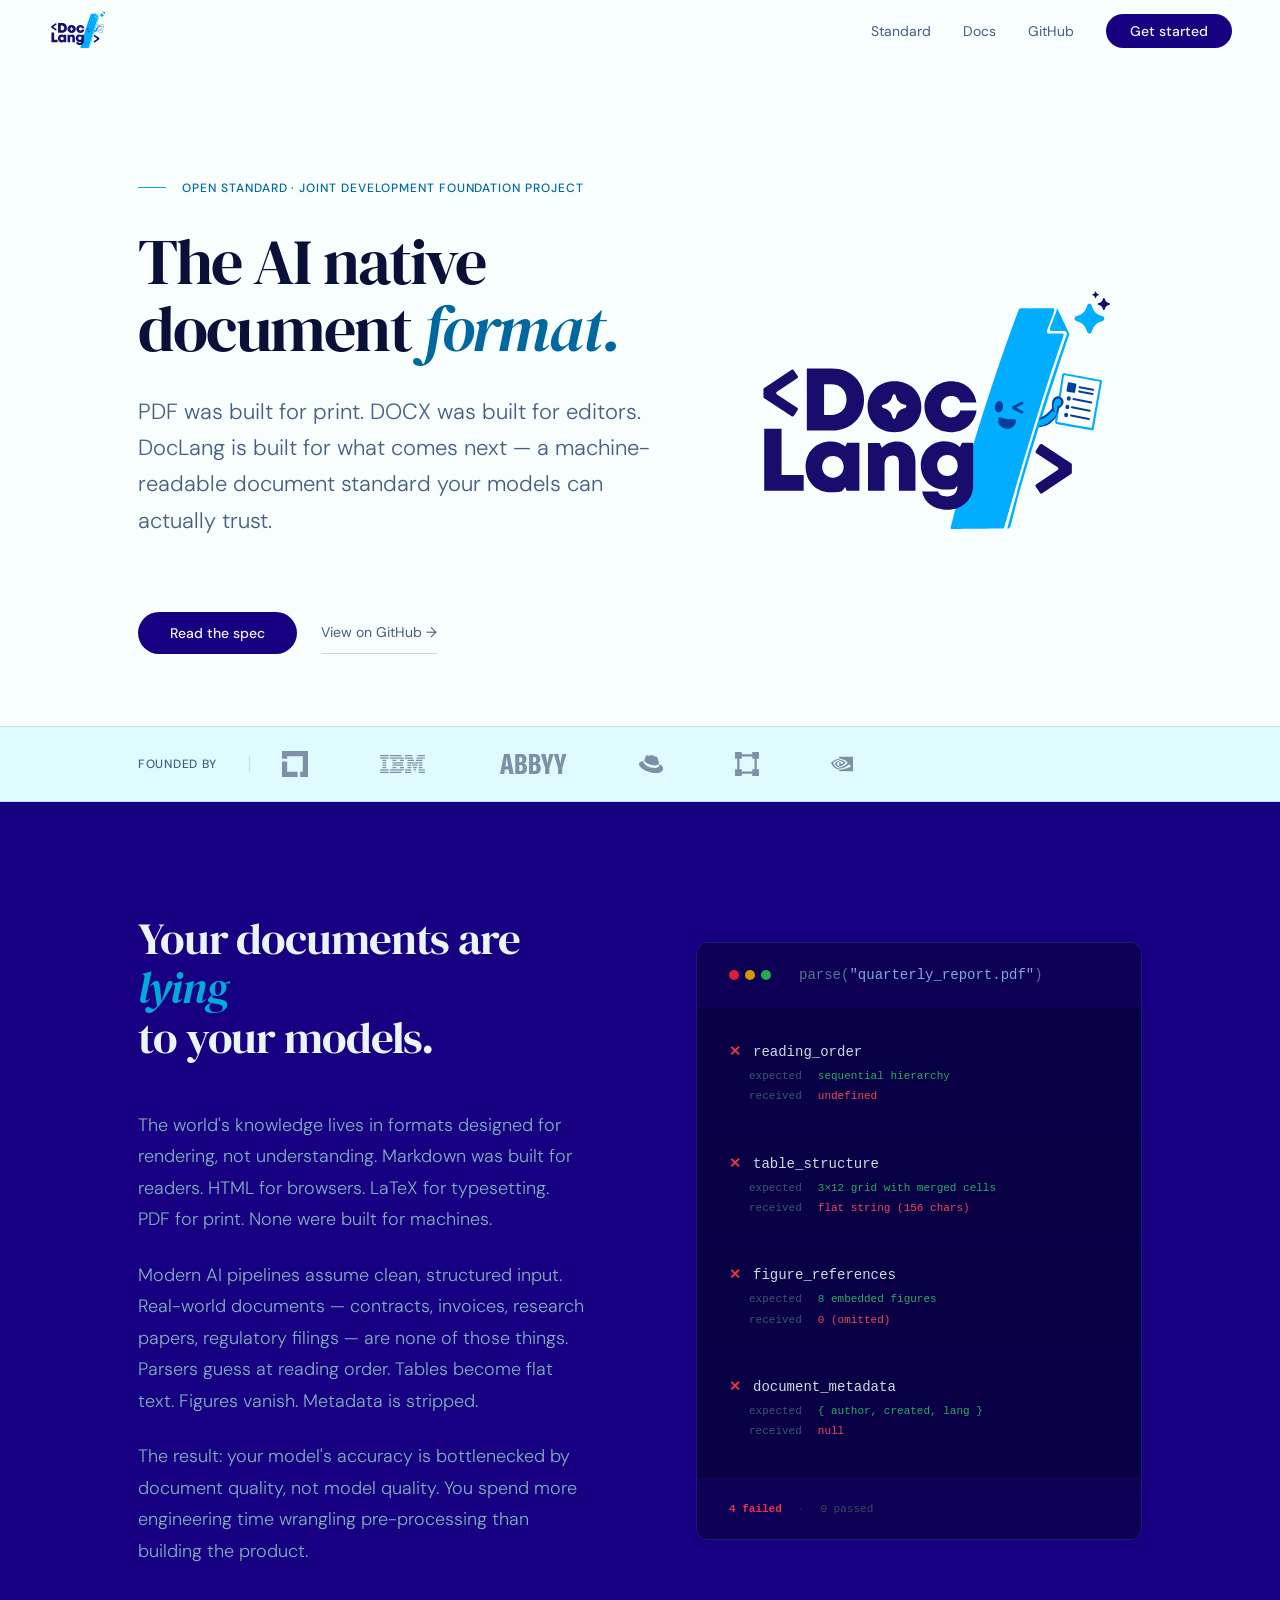
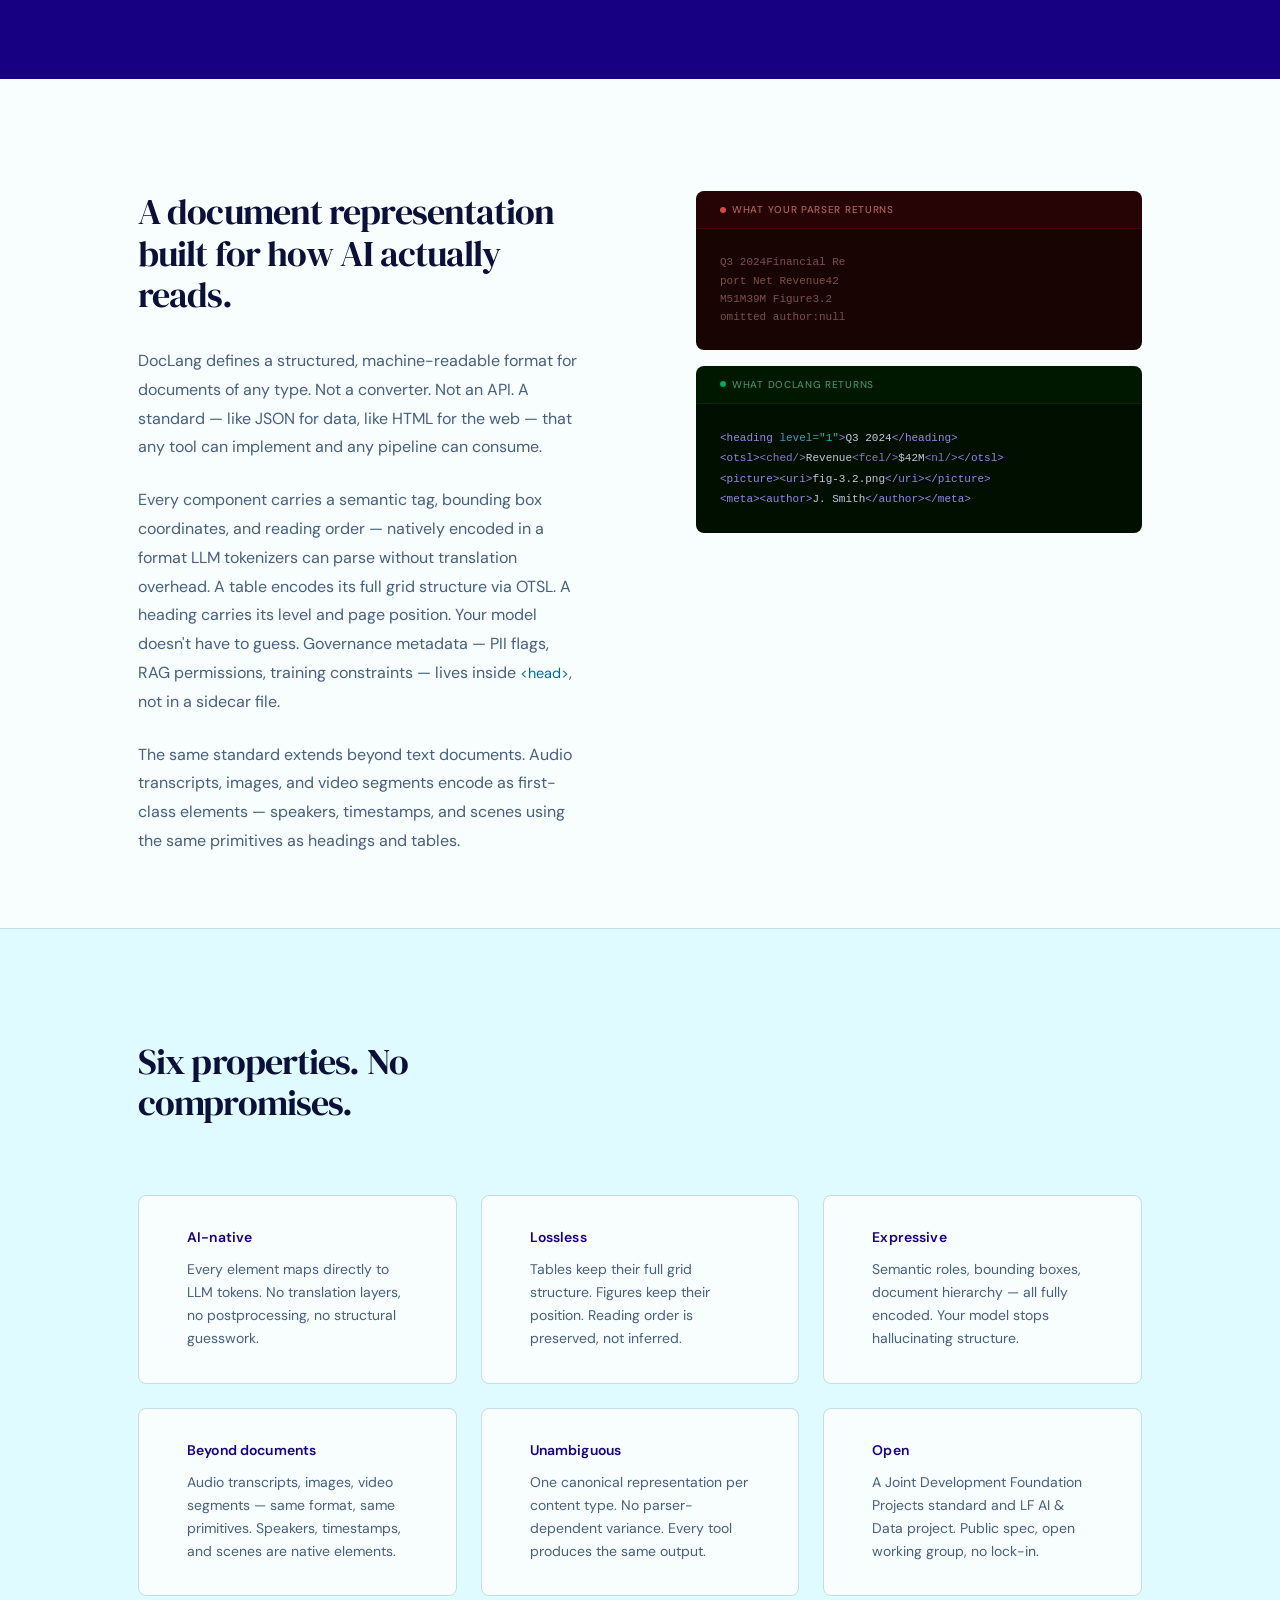
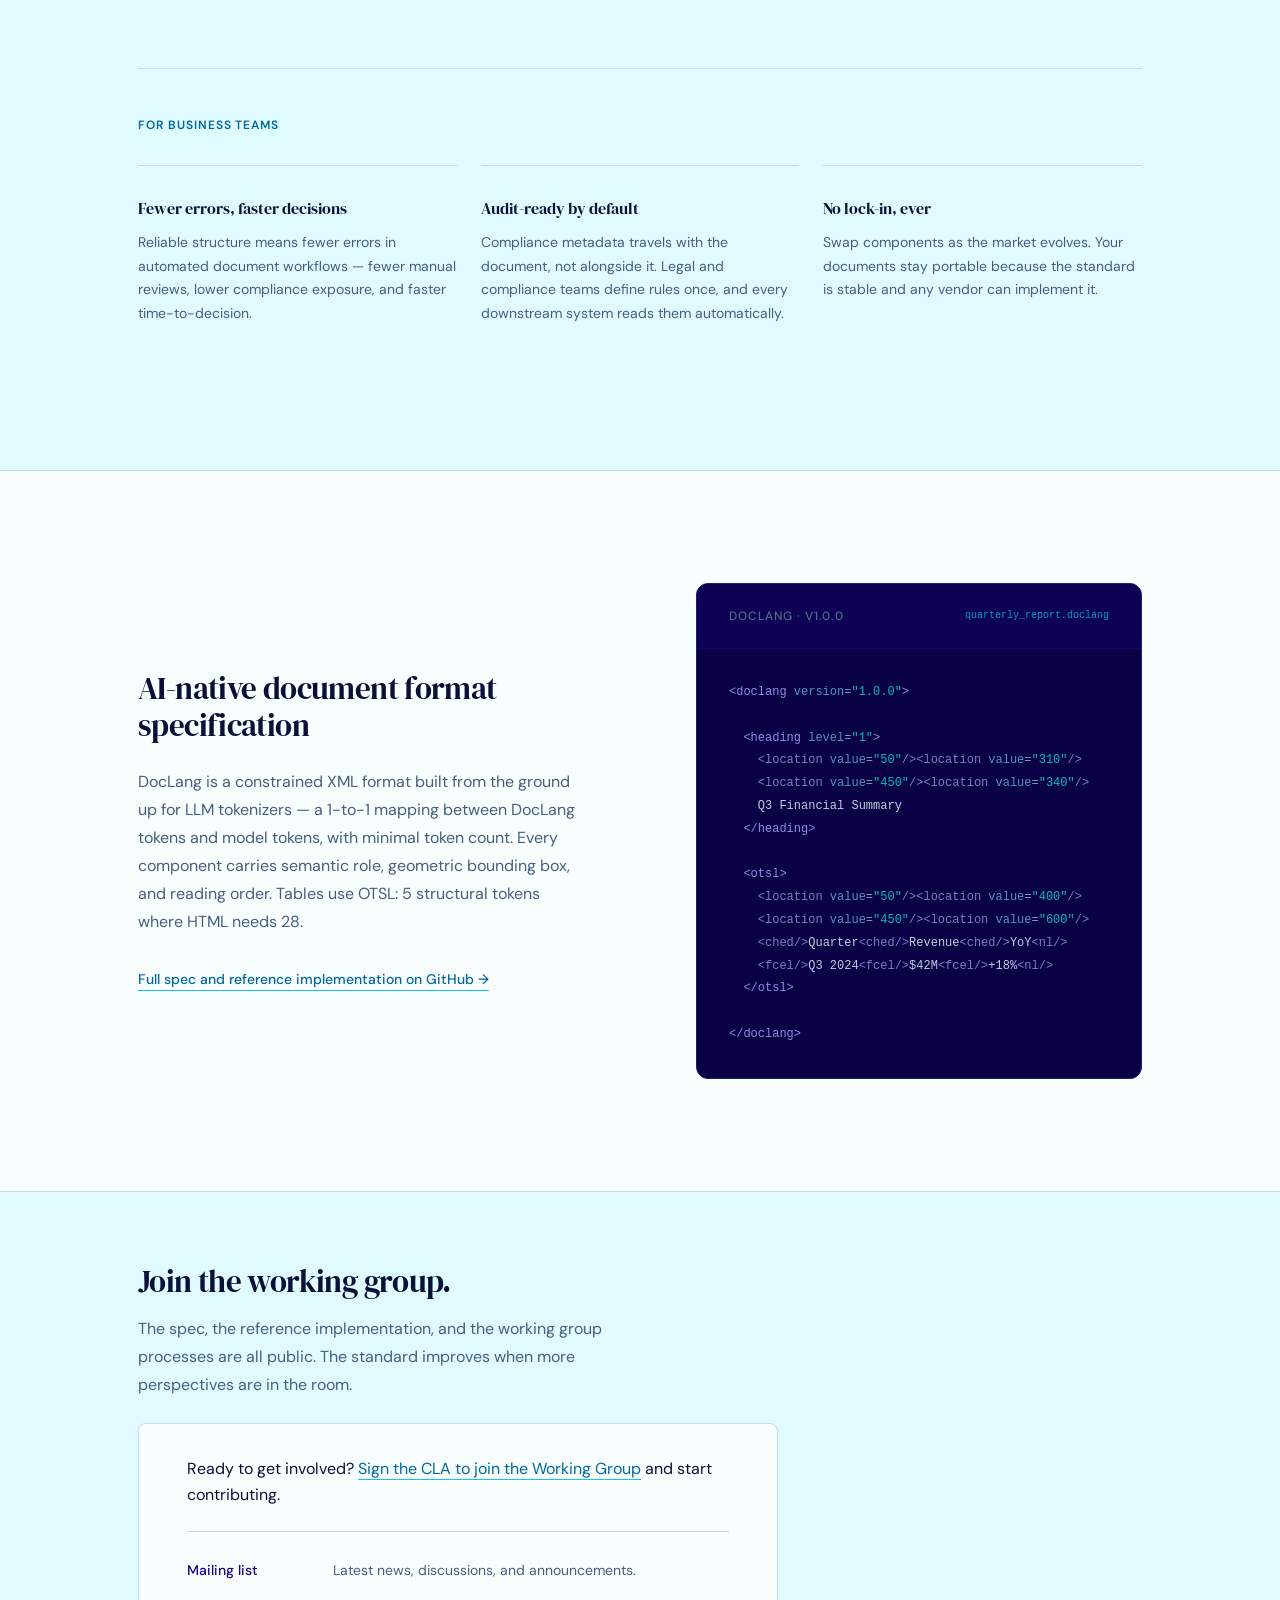
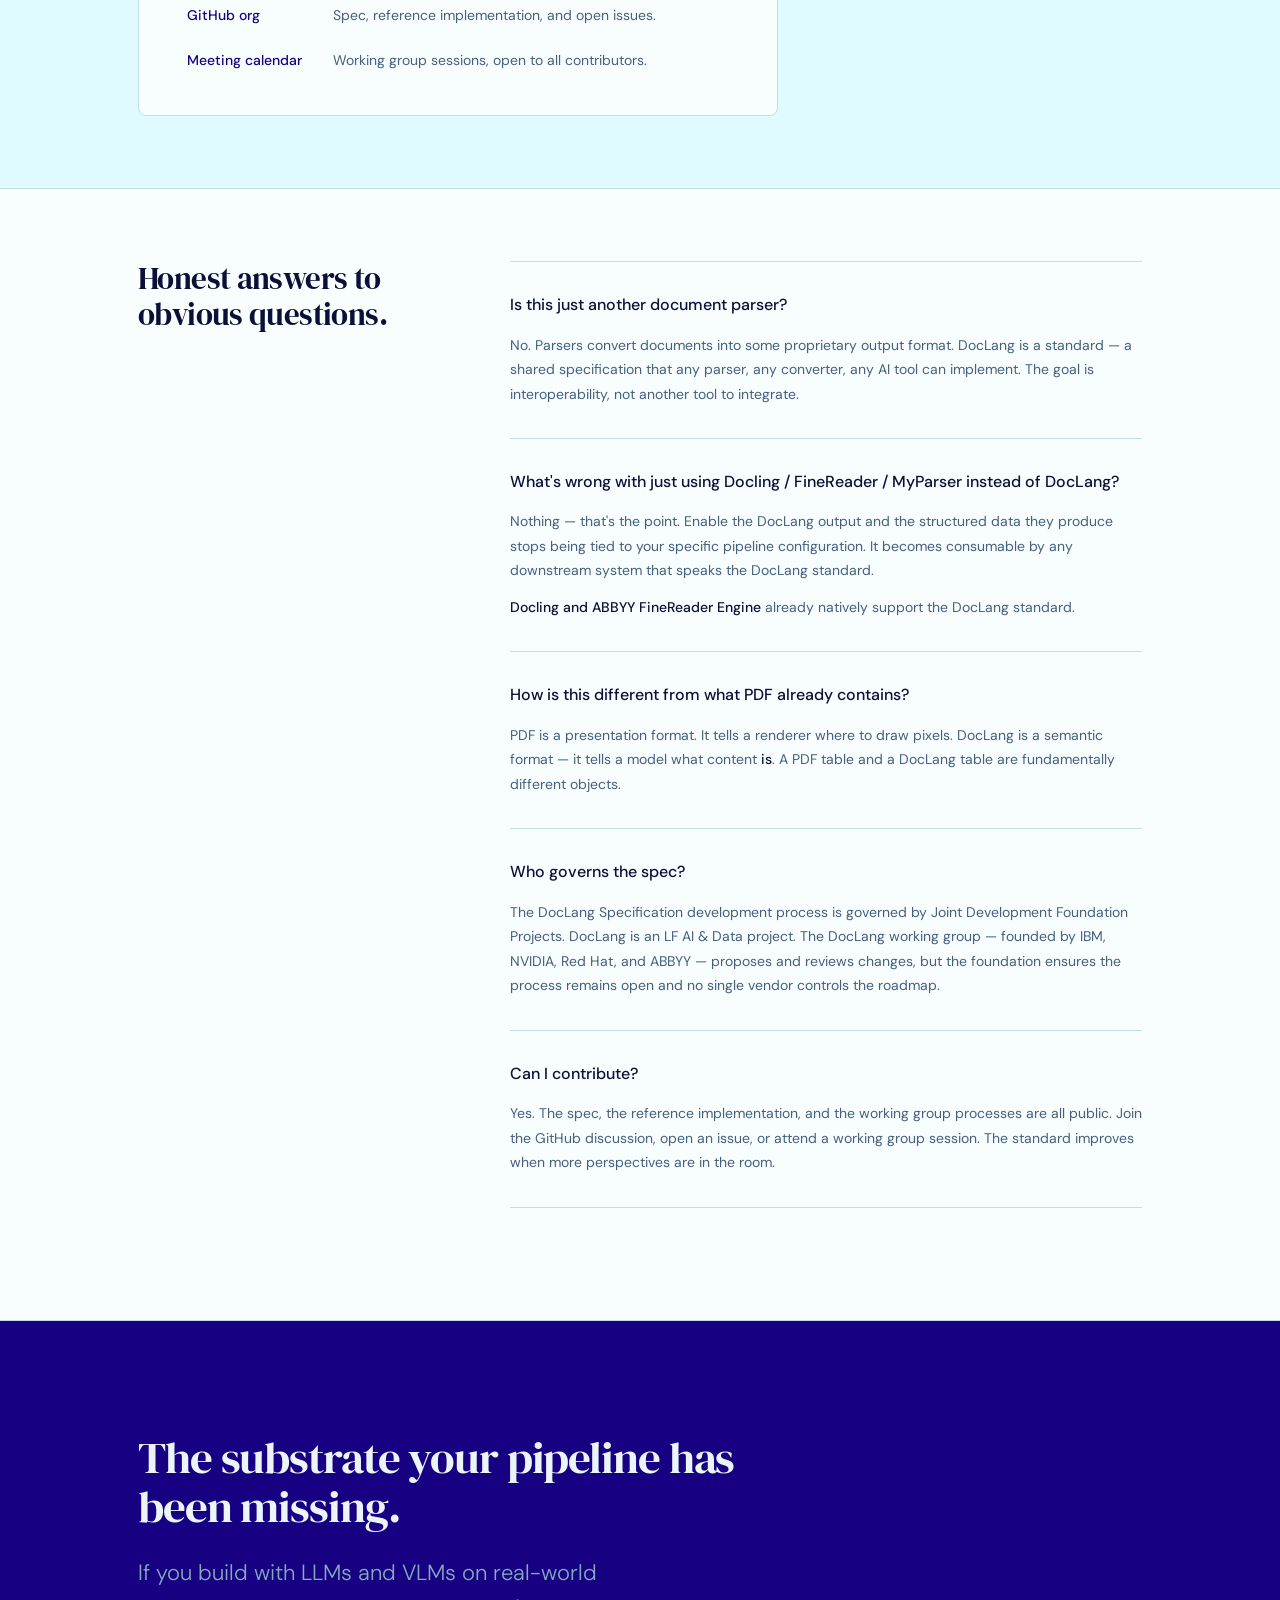
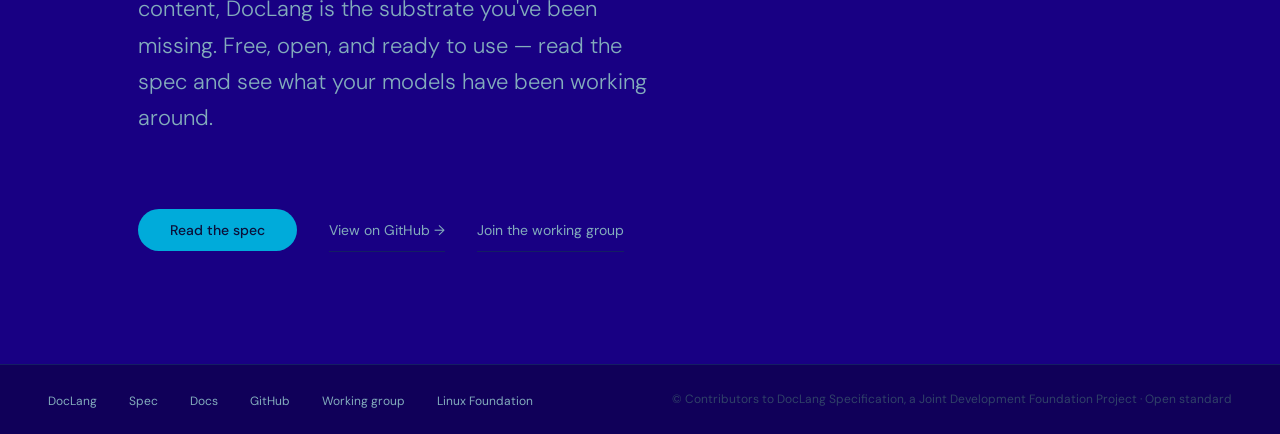
==== commit b1325b22: "Promote redesigned landing page with merged content and finalized logos Replace the landing page wit" ====
--- a/doclang-landing.html
+++ b/doclang-landing.html
@@ -3,584 +3,1637 @@
 <head>
 <meta charset="UTF-8">
 <meta name="viewport" content="width=device-width, initial-scale=1.0">
-<title>DocLang — The AI Document Format</title>
+<title>DocLang — The AI Document Standard</title>
 <link rel="preconnect" href="https://fonts.googleapis.com">
 <link rel="preconnect" href="https://fonts.gstatic.com" crossorigin>
-<link href="https://fonts.googleapis.com/css2?family=DM+Sans:ital,wght@0,400;0,500;1,400&family=DM+Serif+Display:ital@0;1&display=swap" rel="stylesheet">
+<link href="https://fonts.googleapis.com/css2?family=DM+Sans:ital,opsz,wght@0,9..40,300;0,9..40,400;0,9..40,500;0,9..40,600;1,9..40,400&family=DM+Serif+Display:ital@0;1&display=swap" rel="stylesheet">
+<link rel="stylesheet" href="tokens.css">
 <style>
-  *, *::before, *::after { box-sizing: border-box; margin: 0; padding: 0; }
-
+/* Hallmark · macrostructure: Stat-Led · genre: modern-minimal · tone: authoritative
+ * theme: custom (Deep Indigo #1B0B82 + Electric Cyan #14A8F5 — DocLang_MiniBrandGuide.pdf)
+ * nav: N5-condensed · footer: Ft2 inline · enrichment: none (typography only)
+ * pre-emit critique: P4 H4 E4 S4 R4 V4
+ */
+
+/* ── RESET ────────────────────────────────────────────────────────────── */
+*, *::before, *::after { box-sizing: border-box; margin: 0; padding: 0; }
+html, body { overflow-x: clip; }
+
+@media (prefers-reduced-motion: no-preference) {
+  html { scroll-behavior: smooth; }
+}
+
+body {
+  font-family: var(--font-body);
+  color: var(--color-ink);
+  background: var(--color-paper);
+  -webkit-font-smoothing: antialiased;
+}
+
+/* ── NAV — N5 condensed ───────────────────────────────────────────────── */
+.nav {
+  position: sticky;
+  top: 0;
+  z-index: var(--z-nav);
+  height: 60px;
+  padding: 0 var(--space-xl);
+  display: flex;
+  align-items: center;
+  justify-content: space-between;
+  background: var(--color-paper-nav);
+  backdrop-filter: blur(14px);
+  -webkit-backdrop-filter: blur(14px);
+}
+
+.nav-logo {
+  display: inline-flex;
+  align-items: center;
+  text-decoration: none;
+  flex-shrink: 0;
+}
+
+.nav-logomark {
+  height: 40px;
+  width: auto;
+}
+
+.nav-links {
+  display: flex;
+  align-items: center;
+  gap: var(--space-lg);
+  list-style: none;
+}
+
+.nav-links a {
+  font-size: var(--text-sm);
+  font-weight: 400;
+  color: var(--color-ink-2);
+  text-decoration: none;
+  transition: color var(--dur-short) var(--ease-out);
+  white-space: nowrap;
+}
+
+.nav-links a:hover { color: var(--color-ink); }
+
+.nav-links a:focus-visible {
+  outline: 2px solid var(--color-focus);
+  outline-offset: 4px;
+  border-radius: var(--radius-sm);
+}
+
+.nav-cta {
+  background: var(--color-brand) !important;
+  color: var(--color-ink-on-dark) !important;
+  font-weight: 500 !important;
+  padding: var(--space-2xs) var(--space-md) !important;
+  border-radius: var(--radius-pill) !important;
+  transition: background var(--dur-short) var(--ease-out) !important;
+}
+
+.nav-cta:hover { background: var(--color-brand-mid) !important; }
+
+/* ── SHARED ───────────────────────────────────────────────────────────── */
+.container {
+  max-width: 1100px;
+  margin: 0 auto;
+  padding-left: var(--space-xl);
+  padding-right: var(--space-xl);
+}
+
+/* Heading overflow discipline */
+h1, h2, h3 {
+  overflow-wrap: anywhere;
+  min-width: 0;
+}
+
+/* ── BUTTONS ──────────────────────────────────────────────────────────── */
+.btn-primary {
+  display: inline-flex;
+  align-items: center;
+  background: var(--color-brand);
+  color: var(--color-ink-on-dark);
+  font-family: var(--font-body);
+  font-size: var(--text-sm);
+  font-weight: 500;
+  padding: var(--space-xs) var(--space-lg);
+  border-radius: var(--radius-pill);
+  text-decoration: none;
+  transition: background var(--dur-short) var(--ease-out);
+  white-space: nowrap;
+}
+
+.btn-primary:hover { background: var(--color-brand-mid); }
+
+.btn-primary:focus-visible {
+  outline: 2px solid var(--color-focus);
+  outline-offset: 3px;
+}
+
+.btn-secondary {
+  display: inline-flex;
+  align-items: center;
+  color: var(--color-ink-2);
+  font-family: var(--font-body);
+  font-size: var(--text-sm);
+  font-weight: 400;
+  padding: var(--space-xs) 0;
+  text-decoration: none;
+  border-bottom: 1px solid var(--color-rule);
+  transition:
+    color var(--dur-short) var(--ease-out),
+    border-color var(--dur-short) var(--ease-out);
+  white-space: nowrap;
+}
+
+.btn-secondary:hover {
+  color: var(--color-ink);
+  border-color: var(--color-ink-2);
+}
+
+.btn-secondary:focus-visible {
+  outline: 2px solid var(--color-focus);
+  outline-offset: 4px;
+  border-radius: var(--radius-sm);
+}
+
+.btn-accent {
+  display: inline-flex;
+  align-items: center;
+  background: var(--color-accent);
+  color: var(--color-ink);
+  font-family: var(--font-body);
+  font-size: var(--text-sm);
+  font-weight: 500;
+  padding: var(--space-xs) var(--space-lg);
+  border-radius: var(--radius-pill);
+  text-decoration: none;
+  transition: background var(--dur-short) var(--ease-out);
+  white-space: nowrap;
+}
+
+.btn-accent:hover { background: var(--color-accent-bright); }
+
+.btn-accent:focus-visible {
+  outline: 2px solid var(--color-ink-on-dark);
+  outline-offset: 3px;
+}
+
+.btn-ghost-light {
+  display: inline-flex;
+  align-items: center;
+  color: var(--color-ink-2-on-dark);
+  font-family: var(--font-body);
+  font-size: var(--text-sm);
+  font-weight: 400;
+  padding: var(--space-xs) 0;
+  text-decoration: none;
+  border-bottom: 1px solid var(--color-rule-on-dark);
+  transition:
+    color var(--dur-short) var(--ease-out),
+    border-color var(--dur-short) var(--ease-out);
+  white-space: nowrap;
+}
+
+.btn-ghost-light:hover {
+  color: var(--color-ink-on-dark);
+  border-color: var(--color-ink-2-on-dark);
+}
+
+.btn-ghost-light:focus-visible {
+  outline: 2px solid var(--color-focus-on-dark);
+  outline-offset: 4px;
+  border-radius: var(--radius-sm);
+}
+
+/* ── HERO — Stat-Led assertion ────────────────────────────────────────── */
+.hero {
+  padding-top: var(--space-3xl);
+  padding-bottom: var(--space-2xl);
+  border-bottom: 1px solid var(--color-rule);
+}
+
+.hero-inner {
+  display: grid;
+  grid-template-columns: minmax(0, 1fr) minmax(0, 420px);
+  gap: var(--space-2xl);
+  align-items: center;
+}
+
+.hero-logo {
+  display: flex;
+  justify-content: center;
+  align-items: center;
+}
+
+.hero-logo img {
+  width: 100%;
+  max-width: 380px;
+  height: auto;
+}
+
+.hero-kicker {
+  display: inline-flex;
+  align-items: center;
+  gap: var(--space-sm);
+  font-size: var(--text-xs);
+  font-weight: 500;
+  letter-spacing: 0.08em;
+  text-transform: uppercase;
+  color: var(--color-accent-deep);
+  margin-bottom: var(--space-lg);
+}
+
+.hero-kicker-rule {
+  display: block;
+  width: 28px;
+  height: 1px;
+  background: var(--color-accent);
+  flex-shrink: 0;
+}
+
+.hero h1 {
+  font-family: var(--font-display);
+  font-size: var(--text-display);
+  font-weight: 400;
+  line-height: 1.05;
+  letter-spacing: -0.03em;
+  color: var(--color-ink);
+  margin-bottom: var(--space-lg);
+}
+
+.hero h1 em {
+  font-style: italic;
+  color: var(--color-accent-deep);
+}
+
+.hero-sub {
+  font-size: var(--text-xl);
+  line-height: 1.65;
+  color: var(--color-ink-2);
+  max-width: 560px;
+  margin-bottom: var(--space-2xl);
+  font-weight: 300;
+}
+
+.hero-actions {
+  display: flex;
+  align-items: center;
+  gap: var(--space-md);
+  flex-wrap: wrap;
+}
+
+/* ── STAT GRID ────────────────────────────────────────────────────────── */
+.stats {
+  border-bottom: 1px solid var(--color-rule);
+}
+
+.stats-grid {
+  display: grid;
+  grid-template-columns: repeat(4, minmax(0, 1fr));
+}
+
+.stat-cell {
+  padding: var(--space-xl) var(--space-xl) var(--space-xl) 0;
+  border-right: 1px solid var(--color-rule);
+}
+
+.stat-cell:last-child { border-right: none; }
+
+.stat-num {
+  font-family: var(--font-display);
+  font-size: var(--text-3xl);
+  font-weight: 400;
+  color: var(--color-brand);
+  line-height: 1;
+  margin-bottom: var(--space-xs);
+}
+
+.stat-label {
+  font-size: var(--text-sm);
+  color: var(--color-ink-2);
+  line-height: 1.55;
+}
+
+/* ── PROOF BAR ────────────────────────────────────────────────────────── */
+.proof {
+  border-bottom: 1px solid var(--color-rule);
+  background: var(--color-paper-2);
+}
+
+.proof-inner {
+  display: flex;
+  align-items: center;
+  gap: var(--space-lg);
+  padding-top: var(--space-md);
+  padding-bottom: var(--space-md);
+  flex-wrap: wrap;
+}
+
+.proof-label {
+  font-size: var(--text-xs);
+  font-weight: 500;
+  letter-spacing: 0.06em;
+  text-transform: uppercase;
+  color: var(--color-ink-2);
+  white-space: nowrap;
+  flex-shrink: 0;
+}
+
+.proof-divider {
+  width: 1px;
+  height: 16px;
+  background: var(--color-rule);
+  flex-shrink: 0;
+}
+
+.proof-logos {
+  display: flex;
+  align-items: center;
+  gap: var(--space-2xl);
+  flex-wrap: wrap;
+}
+
+.proof-logo {
+  display: flex;
+  align-items: center;
+  color: var(--color-ink);
+  opacity: 0.45;
+  transition: opacity var(--dur-short) var(--ease-out);
+  flex-shrink: 0;
+}
+
+.proof-logo:hover { opacity: 0.75; }
+
+.proof-logo svg {
+  display: block;
+  fill: currentColor;
+}
+
+/* Wordmarks — wider, shorter */
+.proof-logo--ibm svg   { height: 18px; width: auto; }
+.proof-logo--abbyy svg { height: 20px; width: auto; }
+
+/* Icon marks — squarish, slightly taller to match visual weight */
+.proof-logo--lf svg     { height: 26px; width: auto; }
+.proof-logo--nvidia svg { height: 22px; width: auto; }
+.proof-logo--redhat svg { height: 24px; width: auto; }
+.proof-logo--hs svg     { height: 24px; width: auto; }
+
+/* ── PROBLEM — dark indigo ────────────────────────────────────────────── */
+.problem {
+  background: var(--color-paper-dark);
+  padding-top: var(--space-3xl);
+  padding-bottom: var(--space-3xl);
+}
+
+.problem-layout {
+  display: grid;
+  grid-template-columns: minmax(0, 1fr) minmax(0, 1fr);
+  gap: var(--space-3xl);
+  align-items: center;
+}
+
+.problem h2 {
+  font-family: var(--font-display);
+  font-size: clamp(1.875rem, 3.5vw, 3.25rem);
+  font-weight: 400;
+  line-height: 1.1;
+  letter-spacing: -0.025em;
+  color: var(--color-ink-on-dark);
+  margin-bottom: var(--space-xl);
+}
+
+.problem h2 em {
+  font-style: italic;
+  color: var(--color-accent);
+}
+
+.problem-body {
+  font-size: var(--text-lg);
+  color: var(--color-ink-2-on-dark);
+  line-height: 1.75;
+  font-weight: 300;
+}
+
+.problem-body + .problem-body { margin-top: var(--space-md); }
+
+/* Parse report card */
+.parse-report {
+  background: oklch(14% 0.150 272);
+  border: 1px solid oklch(30% 0.140 270);
+  border-radius: var(--radius-lg);
+  overflow: hidden;
+  font-family: ui-monospace, 'SF Mono', 'Cascadia Code', 'Fira Code', monospace;
+}
+
+.pr-header {
+  display: flex;
+  align-items: center;
+  gap: var(--space-sm);
+  padding: var(--space-md) var(--space-lg);
+  background: oklch(17% 0.165 272);
+  border-bottom: 1px solid oklch(24% 0.150 270);
+}
+
+.pr-dots {
+  display: flex;
+  gap: 6px;
+  flex-shrink: 0;
+}
+
+.pr-dot {
+  width: 10px;
+  height: 10px;
+  border-radius: 50%;
+}
+
+.pr-dot--red    { background: oklch(58% 0.22 22); }
+.pr-dot--yellow { background: oklch(72% 0.17 85); }
+.pr-dot--green  { background: oklch(66% 0.18 148); }
+
+.pr-cmd {
+  font-size: var(--text-sm);
+  color: oklch(55% 0.06 250);
+  font-family: inherit;
+  margin-left: var(--space-xs);
+}
+
+.pr-cmd em {
+  font-style: normal;
+  color: oklch(72% 0.08 260);
+}
+
+.pr-failures {
+  padding: var(--space-xs) 0;
+}
+
+.pr-item {
+  padding: var(--space-md) var(--space-lg);
+  border-bottom: 1px solid oklch(20% 0.130 270);
+}
+
+.pr-item:last-child { border-bottom: none; }
+
+.pr-item-head {
+  display: flex;
+  align-items: center;
+  gap: var(--space-xs);
+  margin-bottom: 6px;
+}
+
+.pr-x {
+  color: oklch(62% 0.22 22);
+  font-size: var(--text-sm);
+  font-weight: 700;
+  line-height: 1;
+}
+
+.pr-test {
+  font-size: var(--text-sm);
+  color: oklch(88% 0.015 270);
+  font-weight: 500;
+}
+
+.pr-row {
+  display: flex;
+  align-items: baseline;
+  gap: var(--space-sm);
+  font-size: 11px;
+  padding-left: 20px;
+  line-height: 1.85;
+}
+
+.pr-key {
+  color: oklch(44% 0.055 255);
+  min-width: 52px;
+  flex-shrink: 0;
+}
+
+.pr-good { color: oklch(66% 0.16 152); }
+.pr-bad  { color: oklch(64% 0.20 22); }
+
+.pr-footer {
+  display: flex;
+  align-items: center;
+  gap: var(--space-sm);
+  padding: var(--space-md) var(--space-lg);
+  border-top: 1px solid oklch(24% 0.150 270);
+  background: oklch(17% 0.165 272);
+  font-size: 11px;
+}
+
+.pr-count-fail { color: oklch(62% 0.22 22); font-weight: 600; }
+.pr-count-pass { color: oklch(40% 0.040 255); }
+.pr-sep        { color: oklch(32% 0.060 255); }
+
+/* ── WHAT IS DOCLANG ──────────────────────────────────────────────────── */
+.what {
+  padding-top: var(--space-3xl);
+  padding-bottom: var(--space-2xl);
+  border-bottom: 1px solid var(--color-rule);
+}
+
+.what-layout {
+  display: grid;
+  grid-template-columns: minmax(0, 1fr) minmax(0, 1fr);
+  gap: var(--space-3xl);
+  align-items: start;
+}
+
+.what h2 {
+  font-family: var(--font-display);
+  font-size: clamp(1.625rem, 2.8vw, 2.75rem);
+  font-weight: 400;
+  line-height: 1.15;
+  letter-spacing: -0.025em;
+  color: var(--color-ink);
+  margin-bottom: var(--space-lg);
+}
+
+.what-body {
+  font-size: var(--text-md);
+  color: var(--color-ink-2);
+  line-height: 1.8;
+}
+
+.what-body + .what-body { margin-top: var(--space-md); }
+
+.what-callout {
+  background: var(--color-paper-2);
+  border: 1px solid var(--color-rule);
+  border-radius: var(--radius-lg);
+  padding: var(--space-xl);
+}
+
+.callout-heading {
+  font-size: var(--text-xs);
+  font-weight: 600;
+  letter-spacing: 0.08em;
+  text-transform: uppercase;
+  color: var(--color-accent-deep);
+  margin-bottom: var(--space-md);
+}
+
+.callout-list {
+  list-style: none;
+}
+
+.callout-list li {
+  display: flex;
+  align-items: flex-start;
+  gap: var(--space-sm);
+  padding: var(--space-sm) 0;
+  border-bottom: 1px solid var(--color-rule);
+  font-size: var(--text-sm);
+  color: var(--color-ink);
+  line-height: 1.65;
+}
+
+.callout-list li:last-child {
+  border-bottom: none;
+  padding-bottom: 0;
+}
+
+.list-dot {
+  display: block;
+  width: 5px;
+  height: 5px;
+  border-radius: 50%;
+  background: var(--color-accent);
+  flex-shrink: 0;
+  margin-top: 6px;
+}
+
+/* ── WHY — rule-separated rows ────────────────────────────────────────── */
+.why {
+  background: var(--color-paper-2);
+  padding-top: var(--space-3xl);
+  padding-bottom: var(--space-3xl);
+  border-bottom: 1px solid var(--color-rule);
+}
+
+.why-head {
+  max-width: 460px;
+  margin-bottom: var(--space-2xl);
+}
+
+.why-head h2 {
+  font-family: var(--font-display);
+  font-size: clamp(1.625rem, 2.8vw, 2.75rem);
+  font-weight: 400;
+  line-height: 1.15;
+  letter-spacing: -0.025em;
+  color: var(--color-ink);
+}
+
+.features-grid {
+  display: grid;
+  grid-template-columns: repeat(3, minmax(0, 1fr));
+  gap: var(--space-md);
+}
+
+.feature-card {
+  background: var(--color-paper);
+  border: 1px solid var(--color-rule);
+  border-radius: var(--radius-md);
+  padding: var(--space-lg) var(--space-xl);
+}
+
+.feature-card-name {
+  font-size: var(--text-sm);
+  font-weight: 600;
+  color: var(--color-brand);
+  margin-bottom: var(--space-xs);
+  letter-spacing: 0.01em;
+}
+
+.feature-card-desc {
+  font-size: var(--text-sm);
+  color: var(--color-ink-2);
+  line-height: 1.65;
+}
+
+/* ── BUSINESS NOTES (For business teams) ─────────────────────────────── */
+.business-notes {
+  margin-top: var(--space-2xl);
+  padding-top: var(--space-xl);
+  border-top: 1px solid var(--color-rule);
+}
+
+.business-notes-title {
+  font-size: var(--text-xs);
+  font-weight: 600;
+  letter-spacing: 0.08em;
+  text-transform: uppercase;
+  color: var(--color-accent-deep);
+  margin-bottom: var(--space-lg);
+}
+
+.business-notes-grid {
+  display: grid;
+  grid-template-columns: repeat(3, minmax(0, 1fr));
+  gap: var(--space-md);
+}
+
+.business-note-card {
+  padding: var(--space-lg) 0;
+  border-top: 1px solid var(--color-rule);
+}
+
+.business-note-label {
+  font-family: var(--font-display);
+  font-size: var(--text-md);
+  font-weight: 400;
+  color: var(--color-ink);
+  margin-bottom: var(--space-xs);
+  line-height: 1.3;
+}
+
+.business-note-card p {
+  font-size: var(--text-sm);
+  color: var(--color-ink-2);
+  line-height: 1.7;
+}
+
+/* ── HOW IT WORKS ─────────────────────────────────────────────────────── */
+.how {
+  padding-top: var(--space-3xl);
+  padding-bottom: var(--space-3xl);
+  border-bottom: 1px solid var(--color-rule);
+}
+
+.how-layout {
+  display: grid;
+  grid-template-columns: minmax(0, 1fr) minmax(0, 1fr);
+  gap: var(--space-3xl);
+  align-items: center;
+}
+
+.how h2 {
+  font-family: var(--font-display);
+  font-size: clamp(1.5rem, 2.4vw, 2.25rem);
+  font-weight: 400;
+  line-height: 1.2;
+  letter-spacing: -0.02em;
+  color: var(--color-ink);
+  margin-bottom: var(--space-md);
+}
+
+.how-body {
+  font-size: var(--text-md);
+  color: var(--color-ink-2);
+  line-height: 1.75;
+  margin-bottom: var(--space-lg);
+}
+
+.how-link {
+  display: inline-flex;
+  align-items: center;
+  gap: var(--space-xs);
+  font-size: var(--text-sm);
+  font-weight: 500;
+  color: var(--color-accent-deep);
+  text-decoration: none;
+  border-bottom: 1px solid var(--color-accent-bright);
+  padding-bottom: 2px;
+  transition:
+    color var(--dur-short) var(--ease-out),
+    border-color var(--dur-short) var(--ease-out);
+  white-space: nowrap;
+}
+
+.how-link:hover {
+  color: var(--color-brand);
+  border-color: var(--color-brand);
+}
+
+.how-link:focus-visible {
+  outline: 2px solid var(--color-focus);
+  outline-offset: 4px;
+  border-radius: var(--radius-sm);
+}
+
+.how-spec {
+  background: var(--color-paper-dark);
+  border-radius: var(--radius-lg);
+  padding: var(--space-xl);
+}
+
+.spec-label {
+  font-size: var(--text-xs);
+  font-weight: 500;
+  letter-spacing: 0.08em;
+  text-transform: uppercase;
+  color: var(--color-accent-muted);
+  margin-bottom: var(--space-md);
+}
+
+.spec-list {
+  list-style: none;
+}
+
+.spec-list li {
+  display: flex;
+  align-items: flex-start;
+  gap: var(--space-sm);
+  padding: var(--space-xs) 0;
+  border-bottom: 1px solid var(--color-rule-on-dark);
+  font-size: var(--text-sm);
+  color: var(--color-ink-2-on-dark);
+  line-height: 1.6;
+}
+
+.spec-list li:last-child {
+  border-bottom: none;
+  padding-bottom: 0;
+}
+
+.spec-dot {
+  display: block;
+  width: 4px;
+  height: 4px;
+  border-radius: 50%;
+  background: var(--color-accent);
+  flex-shrink: 0;
+  margin-top: 8px;
+}
+
+/* ── CODE CARD — syntax-highlighted JSON (How It Works) ─────────────── */
+.code-card {
+  background: oklch(14% 0.150 272);
+  border: 1px solid oklch(30% 0.140 270);
+  border-radius: var(--radius-lg);
+  overflow: hidden;
+  font-family: ui-monospace, 'SF Mono', 'Cascadia Code', 'Fira Code', monospace;
+}
+
+.code-card-header {
+  display: flex;
+  align-items: center;
+  justify-content: space-between;
+  padding: var(--space-md) var(--space-lg);
+  background: oklch(17% 0.165 272);
+  border-bottom: 1px solid oklch(24% 0.150 270);
+}
+
+.code-card-label {
+  font-family: var(--font-body);
+  font-size: var(--text-xs);
+  font-weight: 500;
+  letter-spacing: 0.08em;
+  text-transform: uppercase;
+  color: oklch(52% 0.055 250);
+}
+
+.code-card-badge {
+  font-size: 10px;
+  color: oklch(65% 0.12 222);
+  font-family: ui-monospace, 'SF Mono', monospace;
+}
+
+.code-body {
+  padding: var(--space-lg);
+  margin: 0;
+  font-size: 12px;
+  line-height: 1.9;
+  color: oklch(68% 0.04 260);
+  white-space: pre;
+  overflow-x: auto;
+}
+
+.tok-tag    { color: oklch(68% 0.14 288); }  /* element tags — blue-violet */
+.tok-self   { color: oklch(62% 0.11 286); }  /* self-closing: location, ched, fcel, nl */
+.tok-key    { color: oklch(64% 0.10 240); }  /* attribute names */
+.tok-str    { color: oklch(72% 0.13 188); }  /* attribute / string values */
+.tok-num    { color: oklch(72% 0.16 65);  }  /* numbers */
+.tok-bool-t { color: oklch(68% 0.15 152); }  /* true */
+.tok-bool-f { color: oklch(64% 0.18 22);  }  /* false */
+.tok-punct  { color: oklch(42% 0.04 260); }  /* brackets, punctuation */
+.tok-content{ color: oklch(84% 0.03 260); }  /* text content inside elements */
+
+/* ── COMPARE STACK — before / after (What Is DocLang) ───────────────── */
+.compare-stack {
+  display: flex;
+  flex-direction: column;
+  gap: var(--space-sm);
+}
+
+.compare-card {
+  border-radius: var(--radius-md);
+  overflow: hidden;
+  font-family: ui-monospace, 'SF Mono', 'Cascadia Code', monospace;
+}
+
+.compare-card-header {
+  display: flex;
+  align-items: center;
+  gap: 6px;
+  padding: var(--space-xs) var(--space-md);
+  font-family: var(--font-body);
+  font-size: 10px;
+  font-weight: 500;
+  letter-spacing: 0.07em;
+  text-transform: uppercase;
+}
+
+.compare-card-dot {
+  width: 6px;
+  height: 6px;
+  border-radius: 50%;
+  flex-shrink: 0;
+}
+
+.compare-card--before .compare-card-header {
+  background: oklch(18% 0.06 22);
+  color: oklch(58% 0.10 22);
+  border-bottom: 1px solid oklch(26% 0.10 22);
+}
+
+.compare-card--before .compare-card-dot { background: oklch(60% 0.18 22); }
+
+.compare-card--before .compare-card-body {
+  background: oklch(15% 0.04 22);
+  color: oklch(48% 0.06 22);
+  padding: var(--space-md);
+  font-size: 11px;
+  line-height: 1.65;
+  word-break: break-word;
+}
+
+.compare-card--after .compare-card-header {
+  background: oklch(17% 0.08 152);
+  color: oklch(58% 0.10 155);
+  border-bottom: 1px solid oklch(24% 0.10 152);
+}
+
+.compare-card--after .compare-card-dot { background: oklch(64% 0.18 152); }
+
+.compare-card--after .compare-card-body {
+  background: oklch(14% 0.06 152);
+  color: oklch(62% 0.06 190);
+  padding: var(--space-md);
+  font-size: 11px;
+  line-height: 1.85;
+}
+
+/* ── WHY ICONS ───────────────────────────────────────────────────────── */
+.why-icon {
+  display: flex;
+  align-items: flex-start;
+  justify-content: center;
+  padding-top: 2px;
+  color: var(--color-brand);
+}
+
+/* ── CONTRIBUTE ───────────────────────────────────────────────────────── */
+.contribute {
+  background: var(--color-accent-light);
+  padding-top: var(--space-2xl);
+  padding-bottom: var(--space-2xl);
+  border-bottom: 1px solid var(--color-rule);
+}
+
+.contribute h2 {
+  font-family: var(--font-display);
+  font-size: clamp(1.5rem, 2.4vw, 2.25rem);
+  font-weight: 400;
+  line-height: 1.15;
+  letter-spacing: -0.02em;
+  color: var(--color-ink);
+  margin-bottom: var(--space-sm);
+}
+
+.contribute-body {
+  font-size: var(--text-md);
+  color: var(--color-ink-2);
+  line-height: 1.75;
+  max-width: 520px;
+  margin-bottom: var(--space-md);
+}
+
+.contribute-card {
+  display: block;
+  background: var(--color-paper);
+  border: 1px solid var(--color-rule);
+  border-radius: var(--radius-md);
+  padding: var(--space-lg) var(--space-xl);
+  max-width: 640px;
+}
+
+.contribute-card-lead {
+  font-size: var(--text-md);
+  color: var(--color-ink);
+  line-height: 1.6;
+  margin-bottom: var(--space-md);
+}
+
+.contribute-card-lead a {
+  color: var(--color-accent-deep);
+  text-decoration: none;
+  border-bottom: 1px solid var(--color-accent-bright);
+  transition:
+    color var(--dur-short) var(--ease-out),
+    border-color var(--dur-short) var(--ease-out);
+}
+
+.contribute-card-lead a:hover {
+  color: var(--color-brand);
+  border-color: var(--color-brand);
+}
+
+.contribute-links {
+  list-style: none;
+  padding-top: var(--space-sm);
+  border-top: 1px solid var(--color-rule);
+}
+
+.contribute-links li {
+  display: flex;
+  align-items: baseline;
+  gap: var(--space-sm);
+  padding: var(--space-xs) 0;
+  font-size: var(--text-sm);
+  line-height: 1.5;
+}
+
+.contribute-links a {
+  color: var(--color-brand);
+  font-weight: 500;
+  text-decoration: none;
+  white-space: nowrap;
+  flex-shrink: 0;
+  min-width: 130px;
+}
+
+.contribute-links a:hover { color: var(--color-brand-mid); }
+
+.contribute-link-desc {
+  color: var(--color-ink-2);
+}
+
+/* ── FAQ — sidebar layout ─────────────────────────────────────────────── */
+.faq {
+  padding-top: var(--space-2xl);
+  padding-bottom: var(--space-3xl);
+  border-bottom: 1px solid var(--color-rule);
+}
+
+.faq-layout {
+  display: grid;
+  grid-template-columns: 260px minmax(0, 1fr);
+  gap: var(--space-3xl);
+  align-items: start;
+}
+
+.faq-sidebar h2 {
+  font-family: var(--font-display);
+  font-size: clamp(1.5rem, 2.4vw, 2.25rem);
+  font-weight: 400;
+  line-height: 1.15;
+  letter-spacing: -0.02em;
+  color: var(--color-ink);
+  position: sticky;
+  top: calc(60px + var(--space-xl));
+}
+
+.faq-list { }
+
+.faq-item {
+  padding: var(--space-lg) 0;
+  border-top: 1px solid var(--color-rule);
+}
+
+.faq-item:last-child { border-bottom: 1px solid var(--color-rule); }
+
+.faq-item h3 {
+  font-size: var(--text-md);
+  font-weight: 500;
+  color: var(--color-ink);
+  line-height: 1.4;
+  margin-bottom: var(--space-sm);
+}
+
+.faq-item p {
+  font-size: var(--text-sm);
+  color: var(--color-ink-2);
+  line-height: 1.75;
+}
+
+.faq-item p + p { margin-top: var(--space-xs); }
+
+.faq-item em {
+  color: var(--color-ink);
+  font-style: normal;
+  font-weight: 500;
+}
+
+/* ── CLOSING CTA — dark indigo ────────────────────────────────────────── */
+.cta {
+  background: var(--color-paper-dark);
+  padding-top: var(--space-3xl);
+  padding-bottom: var(--space-3xl);
+}
+
+.cta-inner {
+  max-width: 680px;
+}
+
+.cta h2 {
+  font-family: var(--font-display);
+  font-size: clamp(1.875rem, 3.5vw, 3.25rem);
+  font-weight: 400;
+  line-height: 1.1;
+  letter-spacing: -0.025em;
+  color: var(--color-ink-on-dark);
+  margin-bottom: var(--space-md);
+}
+
+.cta-body {
+  font-size: var(--text-xl);
+  color: var(--color-ink-2-on-dark);
+  line-height: 1.65;
+  max-width: 520px;
+  margin-bottom: var(--space-2xl);
+  font-weight: 300;
+}
+
+.cta-actions {
+  display: flex;
+  align-items: center;
+  gap: var(--space-lg);
+  flex-wrap: wrap;
+}
+
+/* ── FOOTER — Ft2 Inline single line ─────────────────────────────────── */
+.footer {
+  background: var(--color-paper-dark-2);
+  border-top: 1px solid var(--color-rule-on-dark);
+  padding: var(--space-md) var(--space-xl);
+  display: flex;
+  align-items: center;
+  justify-content: space-between;
+  flex-wrap: wrap;
+  gap: var(--space-md);
+}
+
+.footer-links {
+  display: flex;
+  align-items: center;
+  gap: var(--space-lg);
+  list-style: none;
+  flex-wrap: wrap;
+}
+
+.footer-links a {
+  font-size: var(--text-xs);
+  color: var(--color-ink-2-on-dark);
+  text-decoration: none;
+  transition: color var(--dur-short) var(--ease-out);
+  white-space: nowrap;
+}
+
+.footer-links a:hover { color: var(--color-ink-on-dark); }
+
+.footer-links a:focus-visible {
+  outline: 2px solid var(--color-accent);
+  outline-offset: 4px;
+  border-radius: var(--radius-sm);
+}
+
+.footer-copy {
+  font-size: var(--text-xs);
+  color: var(--color-ink-3);
+}
+
+/* ── RESPONSIVE ───────────────────────────────────────────────────────── */
+@media (max-width: 860px) {
+  .stats-grid { grid-template-columns: repeat(2, minmax(0, 1fr)); }
+  .stat-cell:nth-child(2) { border-right: none; }
+  .stat-cell:nth-child(3) { border-right: 1px solid var(--color-rule); }
+  .stat-cell:nth-child(3),
+  .stat-cell:nth-child(4) {
+    border-top: 1px solid var(--color-rule);
+  }
+
+  .features-grid { grid-template-columns: repeat(2, minmax(0, 1fr)); }
+  .business-notes-grid { grid-template-columns: repeat(2, minmax(0, 1fr)); }
+
+  .hero-inner,
+  .problem-layout,
+  .what-layout,
+  .how-layout,
+  .faq-layout {
+    grid-template-columns: minmax(0, 1fr);
+    gap: var(--space-xl);
+  }
+
+  .hero-logo { display: none; }
+
+  .faq-sidebar h2 { position: static; }
+}
+
+@media (max-width: 640px) {
   :root {
-    --charcoal: #46474b;
-    --charcoal-mid: #5a5b60;
-    --ink: #24262b;
-    --cyan: #10aeea;
-    --cyan-deep: #004fb0;
-    --cyan-light: #e8f8ff;
-    --cyan-wash: #f3fbff;
-    --cyan-border: #a9def5;
-    --ice: #f7fbfd;
-    --border: #dbe7ee;
-    --text: #303238;
-    --muted: #687783;
-    --white: #ffffff;
+    --space-3xl: 4rem;
+    --space-2xl: 3rem;
   }
 
-  html { scroll-behavior: smooth; }
-
-  body {
-    font-family: 'DM Sans', sans-serif;
-    color: var(--text);
-    background: var(--white);
-    -webkit-font-smoothing: antialiased;
+  .nav { padding: 0 var(--space-md); }
+  .nav-links li:not(:last-child) { display: none; }
+
+  .container {
+    padding-left: var(--space-md);
+    padding-right: var(--space-md);
   }
 
-  /* ── NAV ── */
-  nav {
-    position: sticky; top: 0; z-index: 100;
-    background: rgba(255,255,255,0.94);
-    border-bottom: 1px solid var(--border);
-    padding: 0 3rem;
-    display: flex; align-items: center; justify-content: space-between;
-    height: 68px;
-    backdrop-filter: blur(12px);
+  .stats-grid { grid-template-columns: minmax(0, 1fr); }
+  .stat-cell {
+    border-right: none !important;
+    border-top: 1px solid var(--color-rule);
+    padding-left: 0;
   }
-  .nav-logo {
-    display: flex; align-items: center; gap: 10px; text-decoration: none;
+  .stat-cell:first-child { border-top: none; }
+
+  .features-grid {
+    grid-template-columns: minmax(0, 1fr);
   }
-  .nav-logomark {
-    width: auto; height: 50px;
-    flex-shrink: 0;
+
+  .business-notes-grid {
+    grid-template-columns: minmax(0, 1fr);
   }
-  .nav-links {
-    display: flex; gap: 2rem; align-items: center; list-style: none;
-  }
-  .nav-links a {
-    font-size: 14px; color: var(--muted); text-decoration: none;
-    transition: color 0.15s;
-  }
-  .nav-links a:hover { color: var(--cyan-deep); }
-  .nav-cta {
-    background: var(--cyan-deep); color: white;
-    font-size: 13px; font-weight: 500;
-    padding: 8px 18px; border-radius: 6px;
-    text-decoration: none; transition: background 0.15s;
-  }
-  .nav-links a.nav-cta { color: white; }
-  .nav-cta:hover { background: #003d88; }
-  .nav-links a.nav-cta:hover { color: white; }
-
-  /* ── SHARED ── */
-  .section-inner { max-width: 1080px; margin: 0 auto; padding: 5rem 3rem; }
-  .eyebrow {
-    font-size: 11px; font-weight: 500; letter-spacing: 0.1em;
-    text-transform: uppercase; color: var(--cyan-deep);
-    margin-bottom: 0.6rem;
-  }
-  .section-title {
-    font-family: 'DM Serif Display', serif;
-    font-size: 34px; font-weight: 400; letter-spacing: -0.02em;
-    line-height: 1.15; color: var(--charcoal);
-    margin-bottom: 1.5rem;
-  }
-  .body-text {
-    font-size: 15px; color: var(--muted); line-height: 1.75;
-    max-width: 600px;
-  }
-  .body-text + .body-text { margin-top: 1rem; }
-  section { border-bottom: 1px solid var(--border); }
-
-  /* ── HERO ── */
-  .hero {
-    border-bottom: 1px solid var(--border);
-    background:
-      radial-gradient(circle at 78% 18%, rgba(16,174,234,0.14), transparent 28rem),
-      linear-gradient(180deg, var(--white) 0%, var(--cyan-wash) 100%);
-  }
-  .hero-inner {
-    max-width: 1080px; margin: 0 auto;
-    padding: 4.5rem 3rem 5rem;
-    display: grid;
-    grid-template-columns: minmax(0, 1fr) minmax(320px, 460px);
-    gap: 4rem;
-    align-items: center;
-  }
-  .hero-copy { min-width: 0; }
-  .hero-visual {
-    display: flex;
-    justify-content: center;
-    align-items: center;
-  }
-  .hero-brand-logo {
-    display: block;
-    width: min(460px, 100%);
-    height: auto;
-  }
-  .hero-badge {
-    display: inline-flex; align-items: center; gap: 8px;
-    background: var(--cyan-light);
-    border: 1px solid var(--cyan-border);
-    border-radius: 20px; padding: 5px 14px;
-    font-size: 12px; font-weight: 500; color: var(--cyan-deep);
-    margin-bottom: 2rem;
-  }
-  .hero-badge-dot {
-    width: 6px; height: 6px; border-radius: 50%;
-    background: var(--cyan); flex-shrink: 0;
-  }
-  .hero h1 {
-    font-family: 'DM Serif Display', serif;
-    font-size: 60px; font-weight: 400;
-    line-height: 1.05; letter-spacing: -0.03em;
-    color: var(--charcoal); max-width: 700px;
-    margin-bottom: 1.5rem;
-  }
-  .hero h1 em { font-style: italic; color: var(--cyan-deep); }
-  .hero-sub {
-    font-size: 17px; color: var(--muted);
-    max-width: 520px; line-height: 1.75;
-    margin-bottom: 2.5rem;
-  }
-  .hero-actions { display: flex; gap: 12px; margin-bottom: 3.5rem; }
-  .btn-primary {
-    background: var(--cyan-deep); color: white;
-    font-size: 14px; font-weight: 500;
-    padding: 13px 26px; border-radius: 8px;
-    text-decoration: none; transition: background 0.15s;
-  }
-  .btn-primary:hover { background: #003d88; }
-  .btn-secondary {
-    border: 1px solid var(--border); color: var(--charcoal);
-    font-size: 14px; padding: 13px 26px; border-radius: 8px;
-    text-decoration: none; transition: background 0.15s;
-    background: var(--white);
-  }
-  .btn-secondary:hover { background: var(--ice); }
-  .btn-orange {
-    background: var(--cyan); color: white;
-    font-size: 15px; font-weight: 500;
-    padding: 14px 32px; border-radius: 8px;
-    text-decoration: none; transition: background 0.15s;
-    display: inline-block;
-  }
-  .btn-orange:hover { background: var(--cyan-deep); }
-  .btn-ghost {
-    color: var(--muted); font-size: 14px;
-    text-decoration: none; padding: 14px 0;
-    border-bottom: 1px solid transparent;
-    transition: color 0.15s, border-color 0.15s;
-  }
-  .btn-ghost:hover { color: var(--cyan-deep); border-color: var(--cyan-deep); }
-
-  .founders {
-    display: flex; align-items: center; gap: 1rem;
-    flex-wrap: wrap;
-    padding-top: 2.5rem;
-    border-top: 1px solid var(--border);
-  }
-  .founders-label { font-size: 12px; color: var(--muted); }
-  .lf-badge {
-    display: inline-flex; align-items: center; gap: 7px;
-    background: var(--cyan-light); border: 1px solid var(--cyan-border);
-    border-radius: 6px; padding: 5px 12px;
-    font-size: 12px; font-weight: 500; color: var(--cyan-deep);
-  }
-  .lf-icon {
-    width: 14px; height: 14px; background: var(--cyan-deep);
-    border-radius: 3px; flex-shrink: 0;
-  }
-  .founder-tag {
-    display: inline-block; font-size: 12px; color: var(--muted);
-    background: var(--ice); border: 1px solid var(--border);
-    border-radius: 20px; padding: 4px 12px;
-  }
-
-  /* ── THE PROBLEM ── */
-  .problem { background: var(--charcoal); }
-  .problem .eyebrow { color: rgba(16,174,234,0.95); }
-  .problem .section-title { color: white; }
-  .problem .body-text { color: rgba(255,255,255,0.55); max-width: 580px; }
-
-  /* ── WHAT IS DOCLANG ── */
-  .what-grid {
-    display: grid; grid-template-columns: 1fr 1fr; gap: 4rem;
-    align-items: start;
-  }
-  .what-bullets { margin-top: 2rem; }
-  .what-bullets li {
-    display: flex; align-items: flex-start; gap: 10px;
-    font-size: 14px; color: var(--muted); line-height: 1.6;
-    padding: 0.75rem 0; border-bottom: 1px solid var(--border);
-    list-style: none;
-  }
-  .what-bullets li:last-child { border-bottom: none; }
-  .bullet-dot {
-    width: 6px; height: 6px; border-radius: 50%;
-    background: var(--cyan); flex-shrink: 0; margin-top: 6px;
-  }
-  .what-right {
-    background: var(--ice); border-radius: 12px;
-    padding: 2rem; border: 1px solid var(--border);
-  }
-  .what-right h3 {
-    font-size: 12px; font-weight: 500; letter-spacing: 0.08em;
-    text-transform: uppercase; color: var(--cyan-deep); margin-bottom: 1.25rem;
-  }
-
-  /* ── WHY DOCLANG ── */
-  .why { background: var(--ice); }
-  .why-rows { margin-top: 1rem; }
-  .why-row {
-    display: flex; gap: 2.5rem;
-    padding: 2rem 0; border-bottom: 1px solid var(--border);
+
+  .hero-actions,
+  .cta-actions {
+    flex-direction: column;
     align-items: flex-start;
   }
-  .why-row:first-child { padding-top: 0; }
-  .why-row:last-child { border-bottom: none; padding-bottom: 0; }
-  .why-num {
-    font-size: 12px; color: var(--muted);
-    min-width: 30px; padding-top: 3px;
-    font-variant-numeric: tabular-nums;
+
+  .footer {
+    padding: var(--space-md);
+    flex-direction: column;
+    align-items: flex-start;
   }
-  .why-content h3 {
-    font-size: 16px; font-weight: 500; color: var(--charcoal);
-    margin-bottom: 8px;
-  }
-  .why-content p {
-    font-size: 14px; color: var(--muted); line-height: 1.7;
-    max-width: 560px;
-  }
-  .why-content p + p { margin-top: 10px; }
-  .business-note {
-    font-size: 13px; color: var(--muted); line-height: 1.65;
-    padding: 0.85rem 1rem; margin-top: 0.85rem;
-    background: white; border-radius: 8px;
-    border-left: 3px solid var(--cyan);
-  }
-  .business-note strong { color: var(--charcoal); font-weight: 500; }
-
-  /* ── HOW IT WORKS ── */
-  .how-inner {
-    max-width: 1080px; margin: 0 auto; padding: 5rem 3rem;
-    display: grid; grid-template-columns: 1fr 1fr; gap: 4rem; align-items: center;
-  }
-  .how-left .eyebrow { margin-bottom: 0.75rem; }
-  .how-left h2 {
-    font-family: 'DM Serif Display', serif;
-    font-size: 28px; color: var(--charcoal); letter-spacing: -0.02em;
-    line-height: 1.2; margin-bottom: 1rem;
-  }
-  .how-left p { font-size: 14px; color: var(--muted); line-height: 1.7; }
-  .how-right {
-    background: var(--charcoal); border-radius: 12px;
-    padding: 2rem;
-  }
-  .how-right h3 {
-    font-size: 11px; font-weight: 500; letter-spacing: 0.08em;
-    text-transform: uppercase; color: rgba(255,255,255,0.4);
-    margin-bottom: 1rem;
-  }
-  .spec-link {
-    display: inline-flex; align-items: center; gap: 8px;
-    font-size: 14px; color: var(--cyan); text-decoration: none;
-    font-weight: 500; margin-top: 1.25rem;
-    border-bottom: 1px solid rgba(16,174,234,0.35);
-    padding-bottom: 2px; transition: border-color 0.15s;
-  }
-  .spec-link:hover { border-color: var(--cyan); }
-
-  /* ── CONTRIBUTE — placeholder ── */
-  .contribute { background: var(--cyan-light); }
-  .contribute .section-title { color: var(--charcoal); }
-  .contribute-placeholder {
-    background: white; border: 1px dashed var(--cyan-border);
-    border-radius: 12px; padding: 2rem;
-    text-align: center; color: var(--muted); font-size: 14px;
-    margin-top: 1.5rem; line-height: 1.7;
-  }
-
-  /* ── FAQ ── */
-  .faq-list { margin-top: 2rem; max-width: 660px; }
-  .faq-item { padding: 1.5rem 0; border-bottom: 1px solid var(--border); }
-  .faq-item:last-child { border-bottom: none; padding-bottom: 0; }
-  .faq-item h3 {
-    font-size: 15px; font-weight: 500; color: var(--charcoal);
-    margin-bottom: 8px; line-height: 1.4;
-  }
-  .faq-item p { font-size: 14px; color: var(--muted); line-height: 1.7; }
-  .faq-item p + p { margin-top: 8px; }
-  .faq-item em { color: var(--charcoal); font-style: normal; font-weight: 500; }
-
-  /* ── CTA ── */
-  .cta { background: var(--cyan-light); border-bottom: none; }
-  .cta-inner {
-    max-width: 1080px; margin: 0 auto;
-    padding: 6rem 3rem; text-align: center;
-  }
-  .cta-inner .eyebrow { margin-bottom: 1rem; }
-  .cta-inner h2 {
-    font-family: 'DM Serif Display', serif;
-    font-size: 44px; font-weight: 400; letter-spacing: -0.02em;
-    color: var(--charcoal); line-height: 1.1; margin-bottom: 1.25rem;
-  }
-  .cta-inner p {
-    font-size: 15px; color: var(--muted); max-width: 420px;
-    margin: 0 auto 2.5rem; line-height: 1.75;
-  }
-  .cta-actions {
-    display: flex; align-items: center; justify-content: center;
-    gap: 1.5rem; flex-wrap: wrap;
-  }
-
-  /* ── FOOTER ── */
-  footer {
-    background: var(--charcoal); padding: 1.75rem 3rem;
-    display: flex; align-items: center; justify-content: space-between;
-    flex-wrap: wrap; gap: 1rem;
-  }
-  .footer-links {
-    display: flex; gap: 1.5rem; flex-wrap: wrap;
-  }
-  .footer-links a {
-    font-size: 13px; color: rgba(255,255,255,0.45);
-    text-decoration: none; transition: color 0.15s;
-  }
-  .footer-links a:hover { color: rgba(255,255,255,0.8); }
-  .footer-copy {
-    font-size: 12px; color: rgba(255,255,255,0.3);
-  }
-
-  @media (max-width: 760px) {
-    nav { padding: 0 1.25rem; height: auto; min-height: 68px; gap: 1rem; }
-    .nav-logomark { height: 46px; }
-    .nav-links { gap: 1rem; justify-content: flex-end; flex-wrap: wrap; }
-    .nav-links a { font-size: 13px; }
-    .nav-links li:not(:last-child) { display: none; }
-    .hero-inner, .section-inner, .how-inner { padding-left: 1.5rem; padding-right: 1.5rem; }
-    .hero-inner { grid-template-columns: 1fr; gap: 2rem; }
-    .hero-visual { order: -1; justify-content: flex-start; }
-    .hero h1 { font-size: 44px; }
-    .hero-brand-logo { width: min(340px, 100%); }
-    .hero-actions, .cta-actions { align-items: stretch; flex-direction: column; }
-    .what-grid, .how-inner { grid-template-columns: 1fr; gap: 2rem; }
-    footer { padding: 1.5rem; }
-  }
+}
 </style>
 </head>
 <body>
 
-<!-- NAV -->
-<nav>
-  <a href="#" class="nav-logo">
-    <img class="nav-logomark" src="logos/doclang-logo.png" alt="DocLang">
+<!-- NAV — N5 condensed -->
+<nav class="nav" aria-label="Main navigation">
+  <a href="#" class="nav-logo" aria-label="DocLang home">
+    <img class="nav-logomark" src="logos/DocLang_Color.svg" alt="DocLang">
   </a>
   <ul class="nav-links">
     <li><a href="#what">Standard</a></li>
     <li><a href="#how">Docs</a></li>
-    <li><a href="https://github.com/doclang">GitHub</a></li>
-    <li><a href="#why">Why DocLang</a></li>
+    <li><a href="https://github.com/doclang-project" rel="noopener">GitHub</a></li>
     <li><a href="#cta" class="nav-cta">Get started</a></li>
   </ul>
 </nav>
 
-<!-- HERO -->
-<div class="hero">
-  <div class="hero-inner">
-    <div class="hero-copy">
-      <div class="hero-badge">
-        <div class="hero-badge-dot"></div>
-        Open standard · Joint Development Foundation Project
-      </div>
-      <h1>The AI Native document<br><em>format.</em></h1>
-      <p class="hero-sub">PDF, DOCX, HTML — every format your pipeline ingests is a gamble. Structure gets lost. Tables break. Reading order is guessed. DocLang is the open standard that gives documents the consistent, machine-readable representation they've always needed. Built for AI.</p>
-      <div class="hero-actions">
-        <a href="#" class="btn-primary">Read the spec</a>
-        <a href="https://github.com/doclang" class="btn-secondary">View on GitHub →</a>
-      </div>
-      <div class="founders">
-        <span class="founders-label">An</span>
-        <div class="lf-badge"><div class="lf-icon"></div>LF AI & Data project</div>
-        <span class="founders-label">founded by</span>
-        <span class="founder-tag">ABBYY</span>
-        <span class="founder-tag">IBM</span>
-        <span class="founder-tag">NVIDIA</span>
-        <span class="founder-tag">Red Hat</span>
+<!-- HERO — Stat-Led assertion -->
+<section class="hero" aria-labelledby="hero-heading">
+  <div class="container">
+    <div class="hero-inner">
+      <div class="hero-copy">
+        <div class="hero-kicker">
+          <span class="hero-kicker-rule" aria-hidden="true"></span>
+          Open standard · Joint Development Foundation Project
+        </div>
+        <h1 id="hero-heading">The AI native<br>document <em>format.</em></h1>
+        <p class="hero-sub">PDF was built for print. DOCX was built for editors. DocLang is built for what comes next — a machine-readable document standard your models can actually trust.</p>
+        <div class="hero-actions">
+          <a href="#" class="btn-primary">Read the spec</a>
+          <a href="https://github.com/doclang-project" class="btn-secondary" rel="noopener">View on GitHub →</a>
+        </div>
+      </div>
+      <div class="hero-logo" aria-hidden="true">
+        <img src="logos/DocLang_Color.svg" alt="">
       </div>
     </div>
-    <div class="hero-visual">
-      <img class="hero-brand-logo" src="logos/doclang-logo.png" alt="DocLang logo">
+  </div>
+</section>
+
+
+<!-- PROOF BAR -->
+<div class="proof" role="complementary" aria-label="Founding organizations">
+  <div class="container">
+    <div class="proof-inner">
+      <span class="proof-label">Founded by</span>
+      <div class="proof-divider" aria-hidden="true"></div>
+      <div class="proof-logos">
+
+        <!-- Linux Foundation -->
+        <figure class="proof-logo proof-logo--lf" title="Linux Foundation">
+          <svg viewBox="0 0 24 24" xmlns="http://www.w3.org/2000/svg" aria-label="Linux Foundation" role="img">
+            <path d="M4.8 19.2h9.6V24H0V9.6h4.8v9.6zM0 0v7.2h4.8V4.822h14.4V19.2h-2.4V24H24V0H0z"/>
+          </svg>
+        </figure>
+
+        <!-- IBM -->
+        <figure class="proof-logo proof-logo--ibm" title="IBM">
+          <svg viewBox="0 0 1075 401.15" xmlns="http://www.w3.org/2000/svg" aria-label="IBM" role="img">
+            <g>
+              <g><rect y="373.17" width="194.43" height="27.932"/><rect y="319.83" width="194.43" height="27.932"/><rect x="55.468" y="266.54" width="83.399" height="27.932"/><rect x="55.468" y="213.25" width="83.399" height="27.932"/><rect x="55.468" y="159.96" width="83.399" height="27.932"/><rect x="55.468" y="106.58" width="83.399" height="27.932"/><rect y="53.288" width="194.43" height="27.932"/><rect width="194.43" height="27.932"/></g>
+              <g><path d="m222.17 400.85 207.11 0.297c27.734 0 52.793-10.697 71.513-27.932h-278.62z"/><path d="m222.17 347.76h299.03c5.051-8.617 8.815-18.027 11.094-27.932h-310.12z"/><rect x="277.73" y="266.54" width="83.3" height="27.932"/><path d="m444.43 266.54v27.932h90.927c0-9.608-1.288-19.017-3.764-27.932z"/><path d="m497.92 213.25h-220.19v27.932h243.46c-6.34-10.698-14.165-20.107-23.277-27.932z"/><path d="m277.73 159.96v27.932h220.19c9.311-7.825 17.135-17.235 23.277-27.932z"/><rect x="277.73" y="106.58" width="83.3" height="27.932"/><path d="m444.43 134.51h87.163c2.476-8.914 3.764-18.324 3.764-27.932h-90.927z"/><path d="m521.2 53.288h-299.03v27.932h310.12c-2.575-9.905-6.339-19.314-11.093-27.932z"/><path d="m429.28 0h-207.11v27.932h278.53c-18.621-17.235-43.878-27.932-71.414-27.932z"/></g>
+              <g><polygon points="555.57 81.22 742.67 81.22 733.06 53.288 555.57 53.288"/><polygon points="555.57 27.932 724.25 27.932 714.64 0 555.57 0"/><polygon points="861.03 401.17 861.03 373.24 1000 373.24 1000 401.17"/><polygon points="861.03 347.76 861.03 319.83 1000 319.83 1000 347.76"/><polygon points="777.73 182.54 769.91 159.96 694.43 159.96 611.03 159.96 611.03 187.89 694.43 187.89 694.43 162.24 703.25 187.89 852.22 187.89 861.03 162.24 861.03 187.89 944.43 187.89 944.43 159.96 861.03 159.96 785.56 159.96"/><polygon points="944.43 106.58 803.98 106.58 794.37 134.51 944.43 134.51"/><polygon points="1000 27.932 1000 0 840.93 0 831.32 27.932"/><polygon points="768.13 373.22 777.73 400.85 787.34 373.22"/><polygon points="749.5 319.83 759.31 347.76 796.16 347.76 806.06 319.83"/><polygon points="730.78 266.54 740.59 294.47 814.88 294.47 824.68 266.54"/><polygon points="721.97 241.18 833.6 241.18 843.11 213.25 712.36 213.25"/><polygon points="611.03 134.51 761.09 134.51 751.49 106.58 611.03 106.58"/><polygon points="1000 53.288 822.4 53.288 812.9 81.22 1000 81.22"/><rect x="555.57" y="373.22" width="138.97" height="27.932"/><rect x="555.57" y="319.83" width="138.97" height="27.932"/><rect x="611.03" y="266.54" width="83.399" height="27.932"/><rect x="611.03" y="213.25" width="83.399" height="27.932"/><rect x="861.03" y="213.25" width="83.399" height="27.932"/><rect x="861.03" y="266.54" width="83.399" height="27.932"/></g>
+            </g>
+          </svg>
+        </figure>
+
+        <!-- ABBYY -->
+        <figure class="proof-logo proof-logo--abbyy" title="ABBYY">
+          <svg viewBox="0 0 1429.59 430.1" xmlns="http://www.w3.org/2000/svg" aria-label="ABBYY" role="img">
+            <path d="M1340.28,0l-30.3,138.76c-4.78,21.27-7.97,41.47-12.23,70.71h-2.66c-4.25-29.24-7.44-49.44-12.23-70.71L1252.56,0h-95.16l91.44,300.91V430.1h89.32V300.91L1429.59,0H1340.28z"/>
+            <path d="M1032.45,138.76c-4.78,21.27-7.97,41.47-12.23,70.71h-2.66c-4.25-29.24-7.44-49.44-12.23-70.71L975.04,0h-95.16l91.44,300.91V430.1h89.32V300.91L1152.07,0h-89.32L1032.45,138.76z"/>
+            <path d="M207.34,0H88.25L0,430.1h90.38l15.14-97.29h80.83l15.14,97.29h94.1L207.34,0z M116.44,262.63l20.19-129.72c3.19-20.2,5.32-39.87,7.97-67.52h2.66c2.66,27.65,4.78,47.32,7.97,67.52l20.19,129.72H116.44z"/>
+            <path d="M517.82,201.49v-0.53c30.84-10.63,52.63-42.53,52.63-88.25C570.45,43.59,531.11,0,447.11,0H327.49v430.1h127.06c86.13,0,125.47-46.78,125.47-124.4C580.02,246.15,555.57,214.78,517.82,201.49z M414.68,62.2h24.46c28.71,0,43.06,16.48,43.06,58.48s-14.35,58.48-43.06,58.48h-24.46V62.2z M446.58,367.9h-31.9V239.24h31.9c29.24,0,42.53,18.61,42.53,64.33C489.11,349.29,475.82,367.9,446.58,367.9z"/>
+            <path d="M814.48,201.49v-0.53c30.84-10.63,52.63-42.53,52.63-88.25C867.11,43.59,827.77,0,743.77,0H624.15v430.1h127.06c86.13,0,125.47-46.78,125.47-124.4C876.68,246.15,852.23,214.78,814.48,201.49z M711.34,62.2h24.46c28.71,0,43.06,16.48,43.06,58.48s-14.35,58.48-43.06,58.48h-24.46V62.2z M743.24,367.9h-31.9V239.24h31.9c29.24,0,42.53,18.61,42.53,64.33C785.77,349.29,772.48,367.9,743.24,367.9z"/>
+          </svg>
+        </figure>
+
+        <!-- Red Hat -->
+        <figure class="proof-logo proof-logo--redhat" title="Red Hat">
+          <svg viewBox="0 0 24 24" xmlns="http://www.w3.org/2000/svg" aria-label="Red Hat" role="img">
+            <path d="M16.009 13.386c1.577 0 3.86-.326 3.86-2.202a1.765 1.765 0 0 0-.04-.431l-.94-4.08c-.216-.898-.406-1.305-1.982-2.093-1.223-.625-3.888-1.658-4.676-1.658-.733 0-.947.946-1.822.946-.842 0-1.467-.706-2.255-.706-.757 0-1.25.515-1.63 1.576 0 0-1.06 2.99-1.197 3.424a.81.81 0 0 0-.028.245c0 1.162 4.577 4.974 10.71 4.974m4.101-1.435c.218 1.032.218 1.14.218 1.277 0 1.765-1.984 2.745-4.593 2.745-5.895.004-11.06-3.451-11.06-5.734a2.326 2.326 0 0 1 .19-.925C2.746 9.415 0 9.794 0 12.217c0 3.969 9.405 8.861 16.851 8.861 5.71 0 7.149-2.582 7.149-4.62 0-1.605-1.387-3.425-3.887-4.512"/>
+          </svg>
+        </figure>
+
+        <!-- HumanSignal -->
+        <figure class="proof-logo proof-logo--hs" title="HumanSignal">
+          <svg viewBox="0 0 30 30" xmlns="http://www.w3.org/2000/svg" aria-label="HumanSignal" role="img">
+            <path fill-rule="evenodd" clip-rule="evenodd" d="M8.4444 8.42013H0V0H8.4444V8.42013ZM30.025 8.42017H21.5806V0H30.025V8.42017ZM0 30H8.4444V21.5183H0V30ZM30.025 30H21.5806V21.5183H30.025V30ZM2.81439 8.42028H5.62919V21.5183H2.81439V8.42028ZM27.2099 8.42028H24.3951V21.5183H27.2099V8.42028ZM8.44461 2.80693H21.5803V5.61364H8.44461V2.80693ZM21.5803 24.3246H8.44461V27.1313H21.5803V24.3246Z" fill="currentColor"/>
+          </svg>
+        </figure>
+
+        <!-- NVIDIA -->
+        <figure class="proof-logo proof-logo--nvidia" title="NVIDIA">
+          <svg viewBox="0 0 24 24" xmlns="http://www.w3.org/2000/svg" aria-label="NVIDIA" role="img">
+            <path d="M8.948 8.798v-1.43a6.7 6.7 0 0 1 .424-.018c3.922-.124 6.493 3.374 6.493 3.374s-2.774 3.851-5.75 3.851c-.398 0-.787-.062-1.158-.185v-4.346c1.528.185 1.837.857 2.747 2.385l2.04-1.714s-1.492-1.952-4-1.952a6.016 6.016 0 0 0-.796.035m0-4.735v2.138l.424-.027c5.45-.185 9.01 4.47 9.01 4.47s-4.08 4.964-8.33 4.964c-.37 0-.733-.035-1.095-.097v1.325c.3.035.61.062.91.062 3.957 0 6.82-2.023 9.593-4.408.459.371 2.34 1.263 2.73 1.652-2.633 2.208-8.772 3.984-12.253 3.984-.335 0-.653-.018-.971-.053v1.864H24V4.063zm0 10.326v1.131c-3.657-.654-4.673-4.46-4.673-4.46s1.758-1.944 4.673-2.262v1.237H8.94c-1.528-.186-2.73 1.245-2.73 1.245s.68 2.412 2.739 3.11M2.456 10.9s2.164-3.197 6.5-3.533V6.201C4.153 6.59 0 10.653 0 10.653s2.35 6.802 8.948 7.42v-1.237c-4.84-.6-6.492-5.936-6.492-5.936z"/>
+          </svg>
+        </figure>
+        
+      </div>
     </div>
   </div>
 </div>
 
 <!-- THE PROBLEM -->
-<section class="problem">
-  <div class="section-inner">
-    <p class="eyebrow">The problem</p>
-    <h2 class="section-title">Your documents are lying<br>to your models.</h2>
-    <p class="body-text">Modern AI pipelines assume clean, structured input. Real-world documents — contracts, invoices, research papers, regulatory filings — are none of those things. Parsers guess at reading order. Tables become flat text. Figures vanish. Metadata is stripped.</p>
-    <p class="body-text" style="margin-top:1rem;">The result: your model's accuracy is bottlenecked by document quality, not model quality. You spend more engineering time wrangling pre-processing than building the product.</p>
-  </div>
-</section>
-
-<!-- WHAT IS DOCLANG -->
-<section id="what">
-  <div class="section-inner">
-    <p class="eyebrow">What is DocLang</p>
-    <div class="what-grid">
-      <div class="what-left">
-        <h2 class="section-title">A document representation built for how AI actually reads.</h2>
-        <p class="body-text">DocLang defines a structured, machine-readable format for documents of any type. Not a converter. Not an API. A standard — like JSON for data, like HTML for the web — that any tool can implement and any pipeline can consume.</p>
-        <p class="body-text" style="margin-top:1rem;">Every component in a DocLang asset has explicit type, semantic role, and geometric position. A table is a table. A heading is a heading. A footer is a footer. Your model doesn't have to guess. And compliance metadata — PII flags, AI usage permissions, extraction constraints — travels with the document, not alongside it. The asset knows its own rules.</p>
-      </div>
-      <div class="what-right">
-        <h3>What DocLang does</h3>
-        <ul class="what-bullets">
-          <li><span class="bullet-dot"></span>Preserves reading order and document hierarchy</li>
-          <li><span class="bullet-dot"></span>Preserves table structure — rows, columns, merged cells</li>
-          <li><span class="bullet-dot"></span>Maps figure and caption relationships</li>
-          <li><span class="bullet-dot"></span>Embeds inline metadata and governance annotations</li>
-          <li><span class="bullet-dot"></span>Handles multi-column layouts and complex page geometry</li>
-        </ul>
-      </div>
+<section class="problem" aria-labelledby="problem-heading">
+  <div class="container">
+    <div class="problem-layout">
+
+      <div class="problem-copy">
+        <h2 id="problem-heading">Your documents are <em>lying</em><br>to your models.</h2>
+        <p class="problem-body">The world's knowledge lives in formats designed for rendering, not understanding. Markdown was built for readers. HTML for browsers. LaTeX for typesetting. PDF for print. None were built for machines.</p>
+        <p class="problem-body">Modern AI pipelines assume clean, structured input. Real-world documents — contracts, invoices, research papers, regulatory filings — are none of those things. Parsers guess at reading order. Tables become flat text. Figures vanish. Metadata is stripped.</p>
+        <p class="problem-body">The result: your model's accuracy is bottlenecked by document quality, not model quality. You spend more engineering time wrangling pre-processing than building the product.</p>
+      </div>
+
+      <!-- Parse failure report -->
+      <div class="parse-report" role="img" aria-label="Example showing four parser failures: reading order, table structure, figure references, and document metadata all fail when parsing a PDF">
+
+        <div class="pr-header">
+          <div class="pr-dots" aria-hidden="true">
+            <span class="pr-dot pr-dot--red"></span>
+            <span class="pr-dot pr-dot--yellow"></span>
+            <span class="pr-dot pr-dot--green"></span>
+          </div>
+          <code class="pr-cmd">parse(<em>"quarterly_report.pdf"</em>)</code>
+        </div>
+
+        <div class="pr-failures">
+
+          <div class="pr-item">
+            <div class="pr-item-head">
+              <span class="pr-x" aria-hidden="true">✕</span>
+              <span class="pr-test">reading_order</span>
+            </div>
+            <div class="pr-row">
+              <span class="pr-key">expected</span>
+              <span class="pr-good">sequential hierarchy</span>
+            </div>
+            <div class="pr-row">
+              <span class="pr-key">received</span>
+              <span class="pr-bad">undefined</span>
+            </div>
+          </div>
+
+          <div class="pr-item">
+            <div class="pr-item-head">
+              <span class="pr-x" aria-hidden="true">✕</span>
+              <span class="pr-test">table_structure</span>
+            </div>
+            <div class="pr-row">
+              <span class="pr-key">expected</span>
+              <span class="pr-good">3×12 grid with merged cells</span>
+            </div>
+            <div class="pr-row">
+              <span class="pr-key">received</span>
+              <span class="pr-bad">flat string (156 chars)</span>
+            </div>
+          </div>
+
+          <div class="pr-item">
+            <div class="pr-item-head">
+              <span class="pr-x" aria-hidden="true">✕</span>
+              <span class="pr-test">figure_references</span>
+            </div>
+            <div class="pr-row">
+              <span class="pr-key">expected</span>
+              <span class="pr-good">8 embedded figures</span>
+            </div>
+            <div class="pr-row">
+              <span class="pr-key">received</span>
+              <span class="pr-bad">0 (omitted)</span>
+            </div>
+          </div>
+
+          <div class="pr-item">
+            <div class="pr-item-head">
+              <span class="pr-x" aria-hidden="true">✕</span>
+              <span class="pr-test">document_metadata</span>
+            </div>
+            <div class="pr-row">
+              <span class="pr-key">expected</span>
+              <span class="pr-good">{ author, created, lang }</span>
+            </div>
+            <div class="pr-row">
+              <span class="pr-key">received</span>
+              <span class="pr-bad">null</span>
+            </div>
+          </div>
+
+        </div>
+
+        <div class="pr-footer">
+          <span class="pr-count-fail">4 failed</span>
+          <span class="pr-sep">·</span>
+          <span class="pr-count-pass">0 passed</span>
+        </div>
+
+      </div>
+
     </div>
   </div>
 </section>
 
-<!-- WHY DOCLANG -->
-<section id="why" class="why">
-  <div class="section-inner">
-    <p class="eyebrow">Why DocLang</p>
-    <h2 class="section-title">Three things that don't exist anywhere else.</h2>
-    <div class="why-rows">
-
-      <div class="why-row">
-        <span class="why-num">01</span>
-        <div class="why-content">
-          <h3>Structure you can trust</h3>
-          <p>DocLang maps every component to its semantic role and geometric position. There's no ambiguity about what a piece of content is or where it sits in the document. Your models stop hallucinating structure because the structure is already there.</p>
-          <div class="business-note"><strong>For business teams:</strong> fewer errors in automated document workflows mean fewer manual reviews, lower compliance exposure, and faster time-to-decision.</div>
+<!-- WHAT IS DOCLANG -->
+<section id="what" class="what" aria-labelledby="what-heading">
+  <div class="container">
+    <div class="what-layout">
+      <div>
+        <h2 id="what-heading">A document representation built for how AI actually reads.</h2>
+        <p class="what-body">DocLang defines a structured, machine-readable format for documents of any type. Not a converter. Not an API. A standard — like JSON for data, like HTML for the web — that any tool can implement and any pipeline can consume.</p>
+        <p class="what-body">Every component carries a semantic tag, bounding box coordinates, and reading order — natively encoded in a format LLM tokenizers can parse without translation overhead. A table encodes its full grid structure via OTSL. A heading carries its level and page position. Your model doesn't have to guess. Governance metadata — PII flags, RAG permissions, training constraints — lives inside <code style="font-family:inherit;font-size:0.9em;color:var(--color-accent-deep)">&lt;head&gt;</code>, not in a sidecar file.</p>
+        <p class="what-body">The same standard extends beyond text documents. Audio transcripts, images, and video segments encode as first-class elements — speakers, timestamps, and scenes using the same primitives as headings and tables.</p>
+      </div>
+      <div>
+        <div class="compare-stack">
+
+          <div class="compare-card compare-card--before">
+            <div class="compare-card-header">
+              <span class="compare-card-dot" aria-hidden="true"></span>
+              What your parser returns
+            </div>
+            <div class="compare-card-body">Q3 2024Financial Re<br>port Net Revenue42<br>M51M39M Figure3.2<br>omitted author:null</div>
+          </div>
+
+          <div class="compare-card compare-card--after">
+            <div class="compare-card-header">
+              <span class="compare-card-dot" aria-hidden="true"></span>
+              What DocLang returns
+            </div>
+            <div class="compare-card-body"><span class="tok-tag">&lt;heading</span> <span class="tok-key">level</span>=<span class="tok-str">"1"</span><span class="tok-tag">&gt;</span><span class="tok-content">Q3 2024</span><span class="tok-tag">&lt;/heading&gt;</span><br><span class="tok-tag">&lt;otsl&gt;</span><span class="tok-self">&lt;ched/&gt;</span><span class="tok-content">Revenue</span><span class="tok-self">&lt;fcel/&gt;</span><span class="tok-content">$42M</span><span class="tok-self">&lt;nl/&gt;</span><span class="tok-tag">&lt;/otsl&gt;</span><br><span class="tok-tag">&lt;picture&gt;</span><span class="tok-tag">&lt;uri&gt;</span><span class="tok-content">fig-3.2.png</span><span class="tok-tag">&lt;/uri&gt;</span><span class="tok-tag">&lt;/picture&gt;</span><br><span class="tok-tag">&lt;meta&gt;</span><span class="tok-tag">&lt;author&gt;</span><span class="tok-content">J. Smith</span><span class="tok-tag">&lt;/author&gt;</span><span class="tok-tag">&lt;/meta&gt;</span></div>
+          </div>
+
         </div>
       </div>
-
-      <div class="why-row">
-        <span class="why-num">02</span>
-        <div class="why-content">
-          <h3>Governance built into the file</h3>
-          <p>Compliance metadata — PII flags, AI usage permissions, extraction constraints — travels with the document, not alongside it. No external policy engine to maintain. No risk of metadata getting stripped in transit.</p>
-          <div class="business-note"><strong>For business teams:</strong> audit-ready by default. Your legal and compliance teams can define rules once, and every downstream system reads them automatically.</div>
-        </div>
-      </div>
-
-      <div class="why-row">
-        <span class="why-num">03</span>
-        <div class="why-content">
-          <h3>An open standard anyone can build on</h3>
-          <p>DocLang Specification has been developed as a Joint Development Foundation Projects standard. DocLang is a is an LF AI & Data project. The spec is public, the working group is open, and any vendor can implement it. For the first time, the industry has a shared language for documents — one that belongs to no single company and that every tool, pipeline, and model can speak.</p>
-          <div class="business-note"><strong>For business teams:</strong> no lock-in, ever. Swap components as the market evolves. Your documents stay portable because the standard is stable.</div>
-        </div>
-      </div>
-
     </div>
   </div>
 </section>
 
+<!-- WHY DOCLANG -->
+<section id="why" class="why" aria-labelledby="why-heading">
+  <div class="container">
+    <div class="why-head">
+      <h2 id="why-heading">Six properties. No compromises.</h2>
+    </div>
+    <div class="features-grid">
+
+      <div class="feature-card">
+        <div class="feature-card-name">AI-native</div>
+        <p class="feature-card-desc">Every element maps directly to LLM tokens. No translation layers, no postprocessing, no structural guesswork.</p>
+      </div>
+
+      <div class="feature-card">
+        <div class="feature-card-name">Lossless</div>
+        <p class="feature-card-desc">Tables keep their full grid structure. Figures keep their position. Reading order is preserved, not inferred.</p>
+      </div>
+
+      <div class="feature-card">
+        <div class="feature-card-name">Expressive</div>
+        <p class="feature-card-desc">Semantic roles, bounding boxes, document hierarchy — all fully encoded. Your model stops hallucinating structure.</p>
+      </div>
+
+      <div class="feature-card">
+        <div class="feature-card-name">Beyond documents</div>
+        <p class="feature-card-desc">Audio transcripts, images, video segments — same format, same primitives. Speakers, timestamps, and scenes are native elements.</p>
+      </div>
+
+      <div class="feature-card">
+        <div class="feature-card-name">Unambiguous</div>
+        <p class="feature-card-desc">One canonical representation per content type. No parser-dependent variance. Every tool produces the same output.</p>
+      </div>
+
+      <div class="feature-card">
+        <div class="feature-card-name">Open</div>
+        <p class="feature-card-desc">A Joint Development Foundation Projects standard and LF AI &amp; Data project. Public spec, open working group, no lock-in.</p>
+      </div>
+
+    </div>
+
+    <div class="business-notes" aria-labelledby="business-notes-heading">
+      <h3 id="business-notes-heading" class="business-notes-title">For business teams</h3>
+      <div class="business-notes-grid">
+        <div class="business-note-card">
+          <div class="business-note-label">Fewer errors, faster decisions</div>
+          <p>Reliable structure means fewer errors in automated document workflows — fewer manual reviews, lower compliance exposure, and faster time-to-decision.</p>
+        </div>
+        <div class="business-note-card">
+          <div class="business-note-label">Audit-ready by default</div>
+          <p>Compliance metadata travels with the document, not alongside it. Legal and compliance teams define rules once, and every downstream system reads them automatically.</p>
+        </div>
+        <div class="business-note-card">
+          <div class="business-note-label">No lock-in, ever</div>
+          <p>Swap components as the market evolves. Your documents stay portable because the standard is stable and any vendor can implement it.</p>
+        </div>
+      </div>
+    </div>
+  </div>
+</section>
+
 <!-- HOW IT WORKS -->
-<section id="how">
-  <div class="how-inner">
-    <div class="how-left">
-      <p class="eyebrow">How it works</p>
-      <h2>AI native document format specification</h2>
-      <p>DocLang is an AI-native document format. Each asset represents a structured document where every component — headings, tables, figures, paragraphs — carries explicit semantic role, reading order, geometric position, and embedded governance metadata.</p>
-      <a href="https://github.com/doclang" class="spec-link">
-        Full spec and reference implementation on GitHub →
-      </a>
+<section id="how" class="how" aria-labelledby="how-heading">
+  <div class="container">
+    <div class="how-layout">
+      <div>
+        <h2 id="how-heading">AI-native document format specification</h2>
+        <p class="how-body">DocLang is a constrained XML format built from the ground up for LLM tokenizers — a 1-to-1 mapping between DocLang tokens and model tokens, with minimal token count. Every component carries semantic role, geometric bounding box, and reading order. Tables use OTSL: 5 structural tokens where HTML needs 28.</p>
+        <a href="https://github.com/doclang-project" class="how-link" rel="noopener">
+          Full spec and reference implementation on GitHub →
+        </a>
+      </div>
+      <div>
+        <div class="code-card">
+          <div class="code-card-header">
+            <span class="code-card-label">DocLang · v1.0.0</span>
+            <span class="code-card-badge">quarterly_report.doclang</span>
+          </div>
+          <pre class="code-body"><code><span class="tok-tag">&lt;doclang</span> <span class="tok-key">version</span>=<span class="tok-str">"1.0.0"</span><span class="tok-tag">&gt;</span>
+
+  <span class="tok-tag">&lt;heading</span> <span class="tok-key">level</span>=<span class="tok-str">"1"</span><span class="tok-tag">&gt;</span>
+    <span class="tok-self">&lt;location</span> <span class="tok-key">value</span>=<span class="tok-str">"50"</span><span class="tok-self">/&gt;</span><span class="tok-self">&lt;location</span> <span class="tok-key">value</span>=<span class="tok-str">"310"</span><span class="tok-self">/&gt;</span>
+    <span class="tok-self">&lt;location</span> <span class="tok-key">value</span>=<span class="tok-str">"450"</span><span class="tok-self">/&gt;</span><span class="tok-self">&lt;location</span> <span class="tok-key">value</span>=<span class="tok-str">"340"</span><span class="tok-self">/&gt;</span>
+    <span class="tok-content">Q3 Financial Summary</span>
+  <span class="tok-tag">&lt;/heading&gt;</span>
+
+  <span class="tok-tag">&lt;otsl&gt;</span>
+    <span class="tok-self">&lt;location</span> <span class="tok-key">value</span>=<span class="tok-str">"50"</span><span class="tok-self">/&gt;</span><span class="tok-self">&lt;location</span> <span class="tok-key">value</span>=<span class="tok-str">"400"</span><span class="tok-self">/&gt;</span>
+    <span class="tok-self">&lt;location</span> <span class="tok-key">value</span>=<span class="tok-str">"450"</span><span class="tok-self">/&gt;</span><span class="tok-self">&lt;location</span> <span class="tok-key">value</span>=<span class="tok-str">"600"</span><span class="tok-self">/&gt;</span>
+    <span class="tok-self">&lt;ched/&gt;</span><span class="tok-content">Quarter</span><span class="tok-self">&lt;ched/&gt;</span><span class="tok-content">Revenue</span><span class="tok-self">&lt;ched/&gt;</span><span class="tok-content">YoY</span><span class="tok-self">&lt;nl/&gt;</span>
+    <span class="tok-self">&lt;fcel/&gt;</span><span class="tok-content">Q3 2024</span><span class="tok-self">&lt;fcel/&gt;</span><span class="tok-content">$42M</span><span class="tok-self">&lt;fcel/&gt;</span><span class="tok-content">+18%</span><span class="tok-self">&lt;nl/&gt;</span>
+  <span class="tok-tag">&lt;/otsl&gt;</span>
+
+<span class="tok-tag">&lt;/doclang&gt;</span></code></pre>
+        </div>
+      </div>
     </div>
-    <div class="how-right">
-      <h3>Each DocLang asset encodes</h3>
-      <ul class="what-bullets" style="margin-top:0;">
-        <li style="border-color:rgba(255,255,255,0.08); padding:0.65rem 0;"><span class="bullet-dot"></span><span style="color:rgba(255,255,255,0.55); font-size:13px;">Component type — heading, table, figure, paragraph</span></li>
-        <li style="border-color:rgba(255,255,255,0.08); padding:0.65rem 0;"><span class="bullet-dot"></span><span style="color:rgba(255,255,255,0.55); font-size:13px;">Semantic role and document hierarchy</span></li>
-        <li style="border-color:rgba(255,255,255,0.08); padding:0.65rem 0;"><span class="bullet-dot"></span><span style="color:rgba(255,255,255,0.55); font-size:13px;">Geometric position and reading order</span></li>
-        <li style="border-color:rgba(255,255,255,0.08); padding:0.65rem 0;"><span class="bullet-dot"></span><span style="color:rgba(255,255,255,0.55); font-size:13px;">Embedded governance metadata</span></li>
+  </div>
+</section>
+
+<!-- CONTRIBUTE -->
+<section class="contribute" aria-labelledby="contribute-heading">
+  <div class="container">
+    <h2 id="contribute-heading">Join the working group.</h2>
+    <p class="contribute-body">The spec, the reference implementation, and the working group processes are all public. The standard improves when more perspectives are in the room.</p>
+    <div class="contribute-card">
+      <p class="contribute-card-lead">Ready to get involved? <a href="https://enrollment.lfx.linuxfoundation.org?project=doclang-specification" rel="noopener">Sign the CLA to join the Working Group</a> and start contributing.</p>
+      <ul class="contribute-links">
+        <li><a href="https://lists.doclang.ai/g/main" rel="noopener">Mailing list</a><span class="contribute-link-desc">Latest news, discussions, and announcements.</span></li>
+        <li><a href="https://github.com/doclang-project" rel="noopener">GitHub org</a><span class="contribute-link-desc">Spec, reference implementation, and open issues.</span></li>
+        <li><a href="#" rel="noopener">Meeting calendar</a><span class="contribute-link-desc">Working group sessions, open to all contributors.</span></li>
       </ul>
     </div>
   </div>
 </section>
 
-<!-- CONTRIBUTE -->
-<section class="contribute">
-  <div class="section-inner" style="padding-top:4rem; padding-bottom:4rem;">
-    <p class="eyebrow">How do you contribute?</p>
-    <h2 class="section-title" style="color:var(--charcoal);">Join the working group.</h2>
-    <div class="contribute-placeholder">
-      <p style="font-weight:500; color:var(--charcoal); margin-bottom:6px;">Ready to get involved? <a href="https://enrollment.lfx.linuxfoundation.org?project=doclang-specification">Sign the CLA to join the Working Group</a> and start making contributions. Check out the <a href="https://lists.doclang.ai/g/main">mailing lists</a>, <a href="https://github.com/doclang-project">GitHub org</a>, and <a href="">meeting calendar</a> for the latest news and discussions. 
+<!-- FAQ -->
+<section id="faq" class="faq" aria-labelledby="faq-heading">
+  <div class="container">
+    <div class="faq-layout">
+      <div class="faq-sidebar">
+        <h2 id="faq-heading">Honest answers to obvious questions.</h2>
+      </div>
+      <div class="faq-list">
+
+        <div class="faq-item">
+          <h3>Is this just another document parser?</h3>
+          <p>No. Parsers convert documents into some proprietary output format. DocLang is a standard — a shared specification that any parser, any converter, any AI tool can implement. The goal is interoperability, not another tool to integrate.</p>
+        </div>
+
+        <div class="faq-item">
+          <h3>What's wrong with just using Docling / FineReader / MyParser instead of DocLang?</h3>
+          <p>Nothing — that's the point. Enable the DocLang output and the structured data they produce stops being tied to your specific pipeline configuration. It becomes consumable by any downstream system that speaks the DocLang standard.</p>
+          <p><em>Docling and ABBYY FineReader Engine</em> already natively support the DocLang standard.</p>
+        </div>
+
+        <div class="faq-item">
+          <h3>How is this different from what PDF already contains?</h3>
+          <p>PDF is a presentation format. It tells a renderer where to draw pixels. DocLang is a semantic format — it tells a model what content <em>is</em>. A PDF table and a DocLang table are fundamentally different objects.</p>
+        </div>
+
+        <div class="faq-item">
+          <h3>Who governs the spec?</h3>
+          <p>The DocLang Specification development process is governed by Joint Development Foundation Projects. DocLang is an LF AI &amp; Data project. The DocLang working group — founded by IBM, NVIDIA, Red Hat, and ABBYY — proposes and reviews changes, but the foundation ensures the process remains open and no single vendor controls the roadmap.</p>
+        </div>
+
+        <div class="faq-item">
+          <h3>Can I contribute?</h3>
+          <p>Yes. The spec, the reference implementation, and the working group processes are all public. Join the GitHub discussion, open an issue, or attend a working group session. The standard improves when more perspectives are in the room.</p>
+        </div>
+
+      </div>
     </div>
   </div>
 </section>
 
-<!-- FAQ -->
-<section id="faq">
-  <div class="section-inner">
-    <p class="eyebrow">FAQ</p>
-    <h2 class="section-title">Honest answers to<br>obvious questions.</h2>
-    <div class="faq-list">
-
-      <div class="faq-item">
-        <h3>Is this just another document parser?</h3>
-        <p>No. Parsers convert documents into some proprietary output format. DocLang is a standard — a shared specification that any parser, any converter, any AI tool can implement. The goal is interoperability, not another tool to integrate.</p>
-      </div>
-
-      <div class="faq-item">
-        <h3>What's wrong with just using Docling / FineReader / MyParser instead of DocLang?</h3>
-        <p>Nothing — that's the point. Enable the DocLang output and the structured data they produce stops being tied to your specific pipeline configuration. It becomes consumable by any downstream system that speaks the DocLang standard — your embedder, your LLM, your RAG pipeline, your compliance layer.</p>
-        <p><em>Docling and ABBYY FineReader Engine</em> already natively support the DocLang standard.</p>
-      </div>
-
-      <div class="faq-item">
-        <h3>How is this different from what PDF already contains?</h3>
-        <p>PDF is a presentation format. It tells a renderer where to draw pixels. DocLang is a semantic format — it tells a model what content <em>is</em>. A PDF table and a DocLang table are fundamentally different objects.</p>
-      </div>
-
-      <div class="faq-item">
-        <h3>Who governs the spec?</h3>
-        <p>The DocLang Specification development process is governed by Joint Development Foundation Projects. The DocLang working group — founded by IBM, NVIDIA, Red Hat, and ABBYY — proposes and reviews changes, but the foundation ensures the process remains open and no single vendor controls the roadmap.</p>
-      </div>
-
-      <div class="faq-item">
-        <h3>Can I contribute?</h3>
-        <p>Yes. The spec, the reference implementation, and the working group processes are all public. Join the GitHub discussion, open an issue, or attend a working group session. The standard improves when more perspectives are in the room.</p>
-      </div>
-
+<!-- CLOSING CTA -->
+<section class="cta" id="cta" aria-labelledby="cta-heading">
+  <div class="container">
+    <div class="cta-inner">
+      <h2 id="cta-heading">The substrate your pipeline has been missing.</h2>
+      <p class="cta-body">If you build with LLMs and VLMs on real-world content, DocLang is the substrate you've been missing. Free, open, and ready to use — read the spec and see what your models have been working around.</p>
+      <div class="cta-actions">
+        <a href="#" class="btn-accent">Read the spec</a>
+        <a href="https://github.com/doclang-project" class="btn-ghost-light" rel="noopener">View on GitHub →</a>
+        <a href="#" class="btn-ghost-light">Join the working group</a>
+      </div>
     </div>
   </div>
 </section>
 
-<!-- FINAL CTA -->
-<section class="cta" id="cta">
-  <div class="cta-inner">
-    <p class="eyebrow">Ready to standardize your pipeline?</p>
-    <h2>Your pipeline deserves<br>better input.</h2>
-    <p>DocLang is free, open, and ready to use. Read the spec, run the reference converter on your own documents, and see what your models have been missing.</p>
-    <div class="cta-actions">
-      <a href="#" class="btn-orange">Read the spec</a>
-      <a href="https://github.com/doclang" class="btn-secondary">View on GitHub →</a>
-      <a href="#" class="btn-ghost">Join the working group</a>
-    </div>
-  </div>
-</section>
-
-<!-- FOOTER -->
-<footer>
-  <div class="footer-links">
-    <a href="#">DocLang</a>
-    <a href="#">Spec</a>
-    <a href="#">Docs</a>
-    <a href="https://github.com/doclang">GitHub</a>
-    <a href="#">Working group</a>
-    <a href="#">Linux Foundation</a>
-  </div>
-  <span class="footer-copy">© Contributors to DocLang Specification, a Joint Development Foundation Project · Open standard </span>
+<!-- FOOTER — Ft2 Inline single line -->
+<footer class="footer">
+  <ul class="footer-links">
+    <li><a href="#">DocLang</a></li>
+    <li><a href="#">Spec</a></li>
+    <li><a href="#">Docs</a></li>
+    <li><a href="https://github.com/doclang-project" rel="noopener">GitHub</a></li>
+    <li><a href="#">Working group</a></li>
+    <li><a href="#">Linux Foundation</a></li>
+  </ul>
+  <span class="footer-copy">© Contributors to DocLang Specification, a Joint Development Foundation Project · Open standard</span>
 </footer>
 
 </body>
--- a/tokens.css
+++ b/tokens.css
@@ -0,0 +1,89 @@
+/* Hallmark · tokens · DocLang · genre: modern-minimal · theme: custom (Deep Indigo + Electric Cyan)
+ * Source: DocLang_MiniBrandGuide.pdf — all colour values derived from brand guide hex → OKLCH
+ */
+
+:root {
+  /* ── COLOUR — Brand palette in OKLCH ─────────────────────────────────── */
+
+  /* Paper surfaces */
+  --color-paper:           oklch(99% 0.005 215);   /* near-white, imperceptible cyan tint */
+  --color-paper-2:         oklch(97% 0.030 210);   /* Cyan 200 wash  #DDF7FF */
+  --color-paper-warm:      oklch(96% 0.010 55);    /* Warm White     #F8F2EF */
+  --color-paper-dark:      oklch(22% 0.230 270);   /* Deep Indigo    #1B0B82 */
+  --color-paper-dark-2:    oklch(16% 0.180 272);   /* Indigo 900     #12065C */
+  --color-paper-nav:       oklch(99% 0.005 215 / 0.92); /* nav glass */
+
+  /* Ink / text */
+  --color-ink:             oklch(20% 0.080 272);   /* deep indigo-near-black */
+  --color-ink-2:           oklch(48% 0.060 255);   /* muted indigo-grey body */
+  --color-ink-3:           oklch(38% 0.070 265);   /* dimmer — footer, captions */
+  --color-ink-on-dark:     oklch(96% 0.010 215);   /* light text on deep indigo */
+  --color-ink-2-on-dark:   oklch(72% 0.050 225);   /* muted text on deep indigo */
+
+  /* Rules / borders */
+  --color-rule:            oklch(88% 0.030 215);   /* dividers on light bg */
+  --color-rule-on-dark:    oklch(28% 0.120 270);   /* dividers on dark bg */
+
+  /* Brand accent — Electric Cyan family */
+  --color-accent:          oklch(68% 0.150 222);   /* Electric Cyan  #14A8F5 */
+  --color-accent-deep:     oklch(48% 0.140 232);   /* Cyan 900       #006EB5 */
+  --color-accent-strong:   oklch(59% 0.150 228);   /* Cyan 800       #0A8DDB */
+  --color-accent-bright:   oklch(75% 0.130 217);   /* Cyan 600       #35B8FF */
+  --color-accent-light:    oklch(97% 0.030 210);   /* Cyan 200       #DDF7FF */
+  --color-accent-muted:    oklch(62% 0.100 222);   /* spec labels on dark bg */
+
+  /* Brand indigo */
+  --color-brand:           oklch(22% 0.230 270);   /* Deep Indigo    #1B0B82 */
+  --color-brand-mid:       oklch(30% 0.200 270);   /* hover / lighter indigo */
+  --color-brand-soft:      oklch(72% 0.150 267);   /* Periwinkle Glow #8CA4FF */
+
+  /* Interaction */
+  --color-focus:           oklch(68% 0.150 222);   /* same as --color-accent */
+  --color-focus-on-dark:   oklch(75% 0.130 217);   /* accent-bright on dark bg */
+
+  /* ── TYPOGRAPHY ──────────────────────────────────────────────────────── */
+  --font-display: 'DM Serif Display', serif;
+  --font-body:    'DM Sans', sans-serif;
+
+  /* ── TYPE SCALE ──────────────────────────────────────────────────────── */
+  --text-xs:       0.75rem;    /*  12px */
+  --text-sm:       0.875rem;   /*  14px */
+  --text-md:       1rem;       /*  16px */
+  --text-lg:       1.125rem;   /*  18px */
+  --text-xl:       1.375rem;   /*  22px */
+  --text-2xl:      1.875rem;   /*  30px */
+  --text-3xl:      2.5rem;     /*  40px */
+  --text-4xl:      3.25rem;    /*  52px */
+  --text-display:  clamp(2.75rem, 5vw, 4.5rem);
+
+  /* ── SPACING — 4pt scale ─────────────────────────────────────────────── */
+  --space-3xs: 0.25rem;   /*  4px */
+  --space-2xs: 0.5rem;    /*  8px */
+  --space-xs:  0.75rem;   /* 12px */
+  --space-sm:  1rem;      /* 16px */
+  --space-md:  1.5rem;    /* 24px */
+  --space-lg:  2rem;      /* 32px */
+  --space-xl:  3rem;      /* 48px */
+  --space-2xl: 4.5rem;    /* 72px */
+  --space-3xl: 7rem;      /* 112px */
+
+  /* ── MOTION ──────────────────────────────────────────────────────────── */
+  --ease-out:    cubic-bezier(0.16, 1, 0.3, 1);
+  --ease-in:     cubic-bezier(0.7, 0, 0.84, 0);
+  --ease-in-out: cubic-bezier(0.45, 0, 0.55, 1);
+  --dur-short:   180ms;
+  --dur-med:     320ms;
+
+  /* ── RADII ────────────────────────────────────────────────────────────── */
+  --radius-sm:   4px;
+  --radius-md:   8px;
+  --radius-lg:   12px;
+  --radius-pill: 100px;
+
+  /* ── Z-SCALE ──────────────────────────────────────────────────────────── */
+  --z-base:  1;
+  --z-raised: 10;
+  --z-nav:   100;
+  --z-modal: 200;
+  --z-toast: 300;
+}
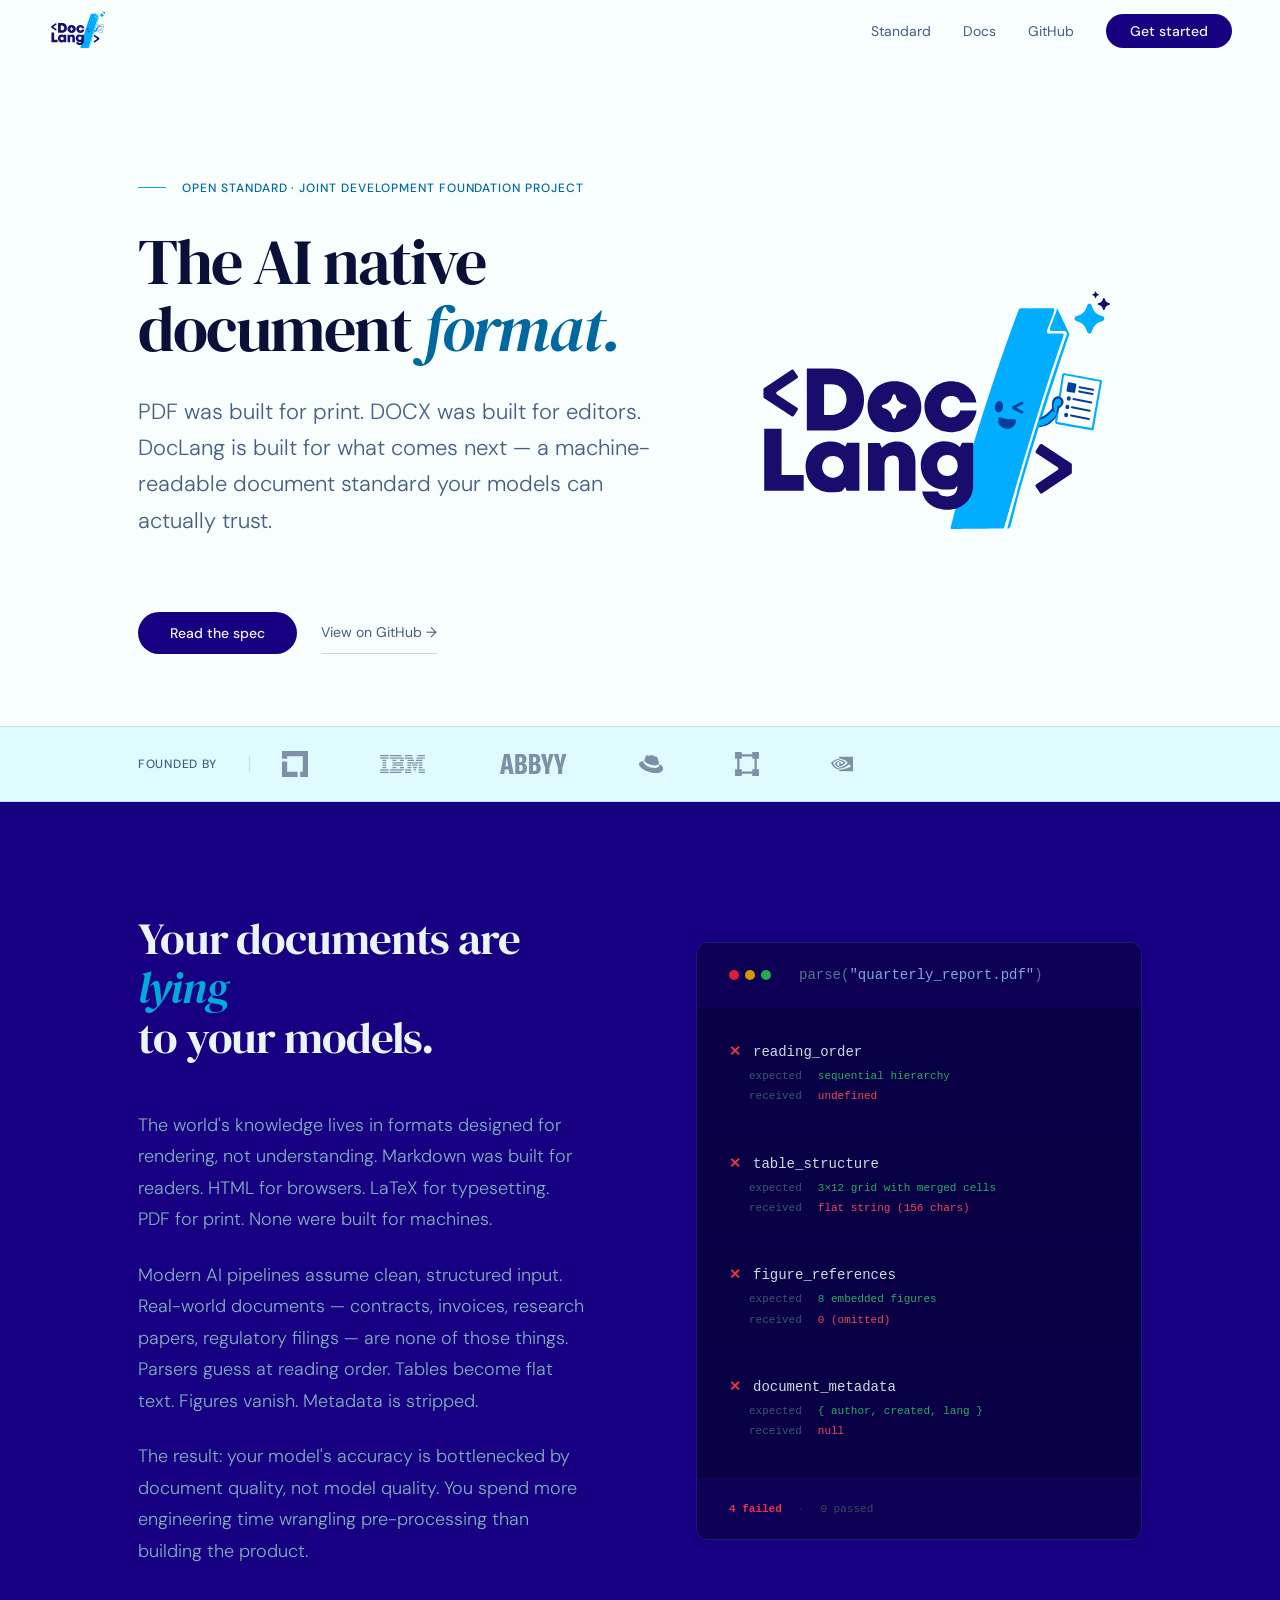
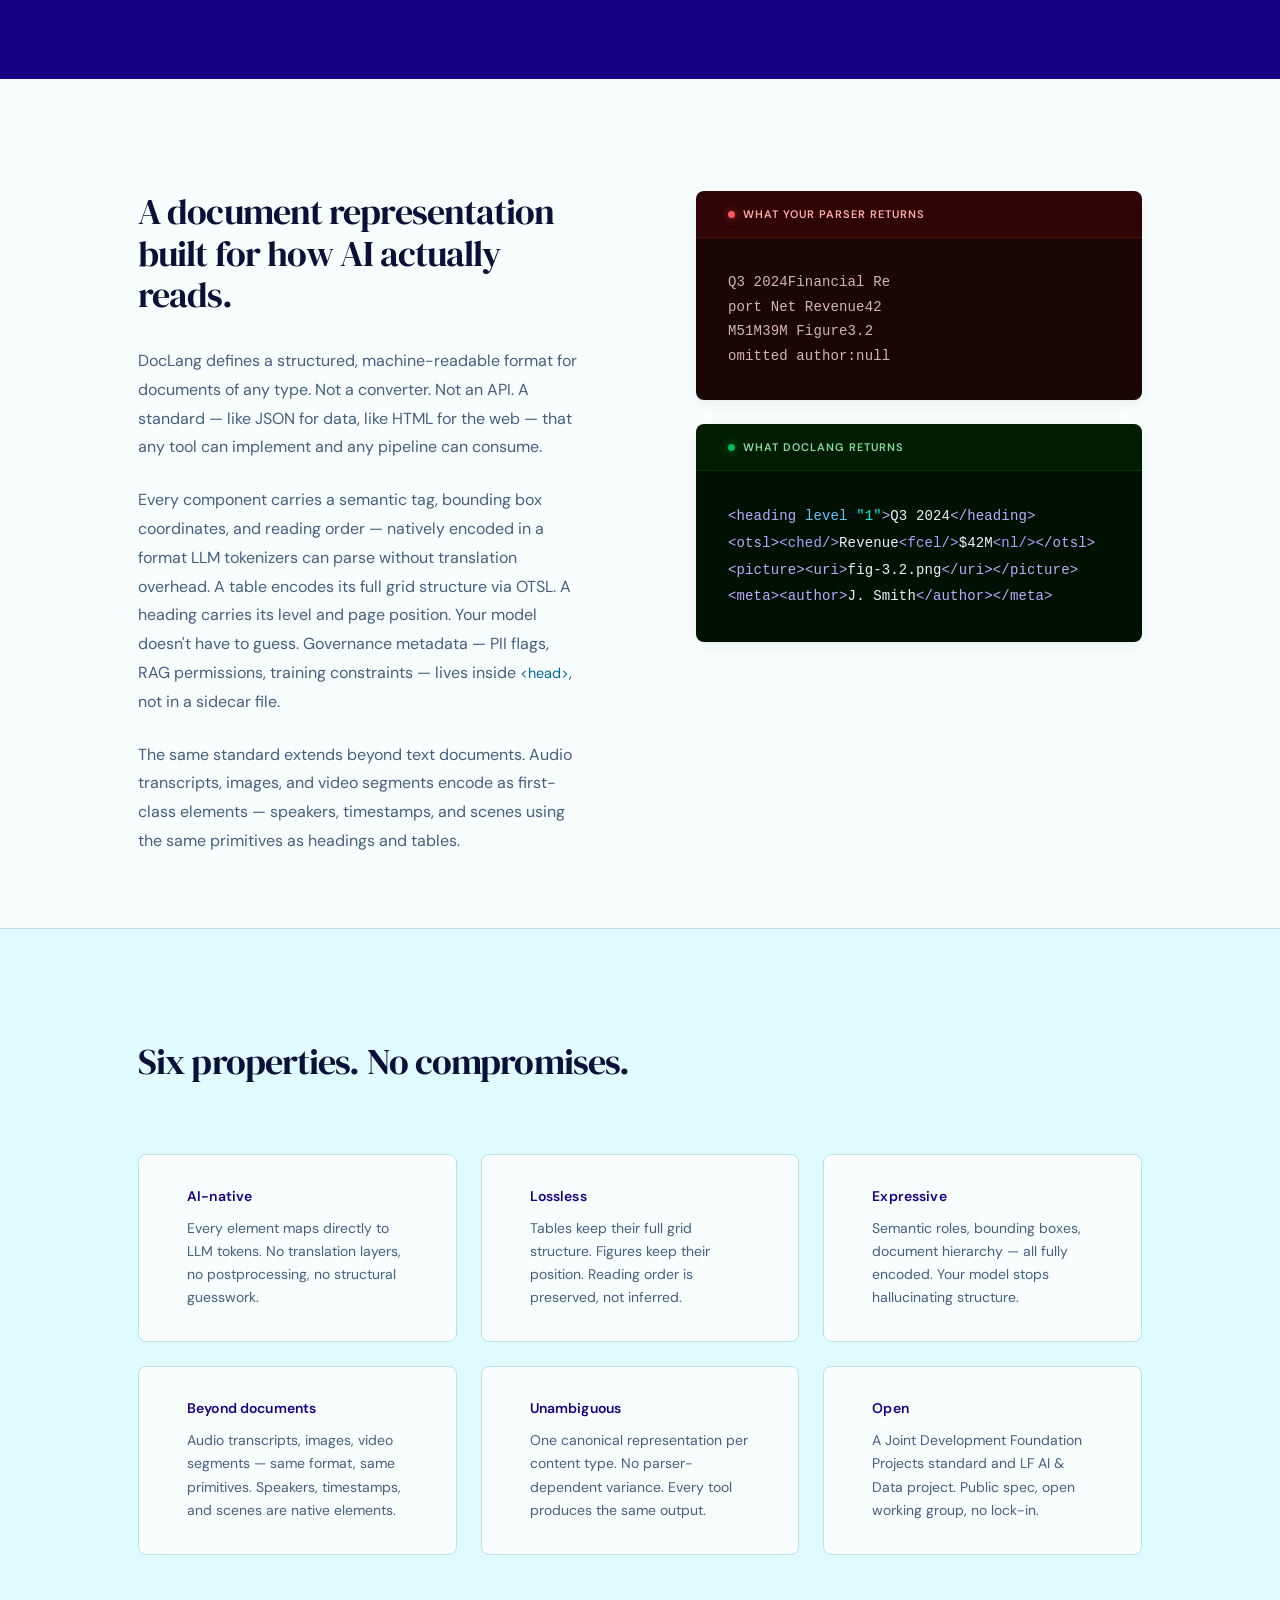
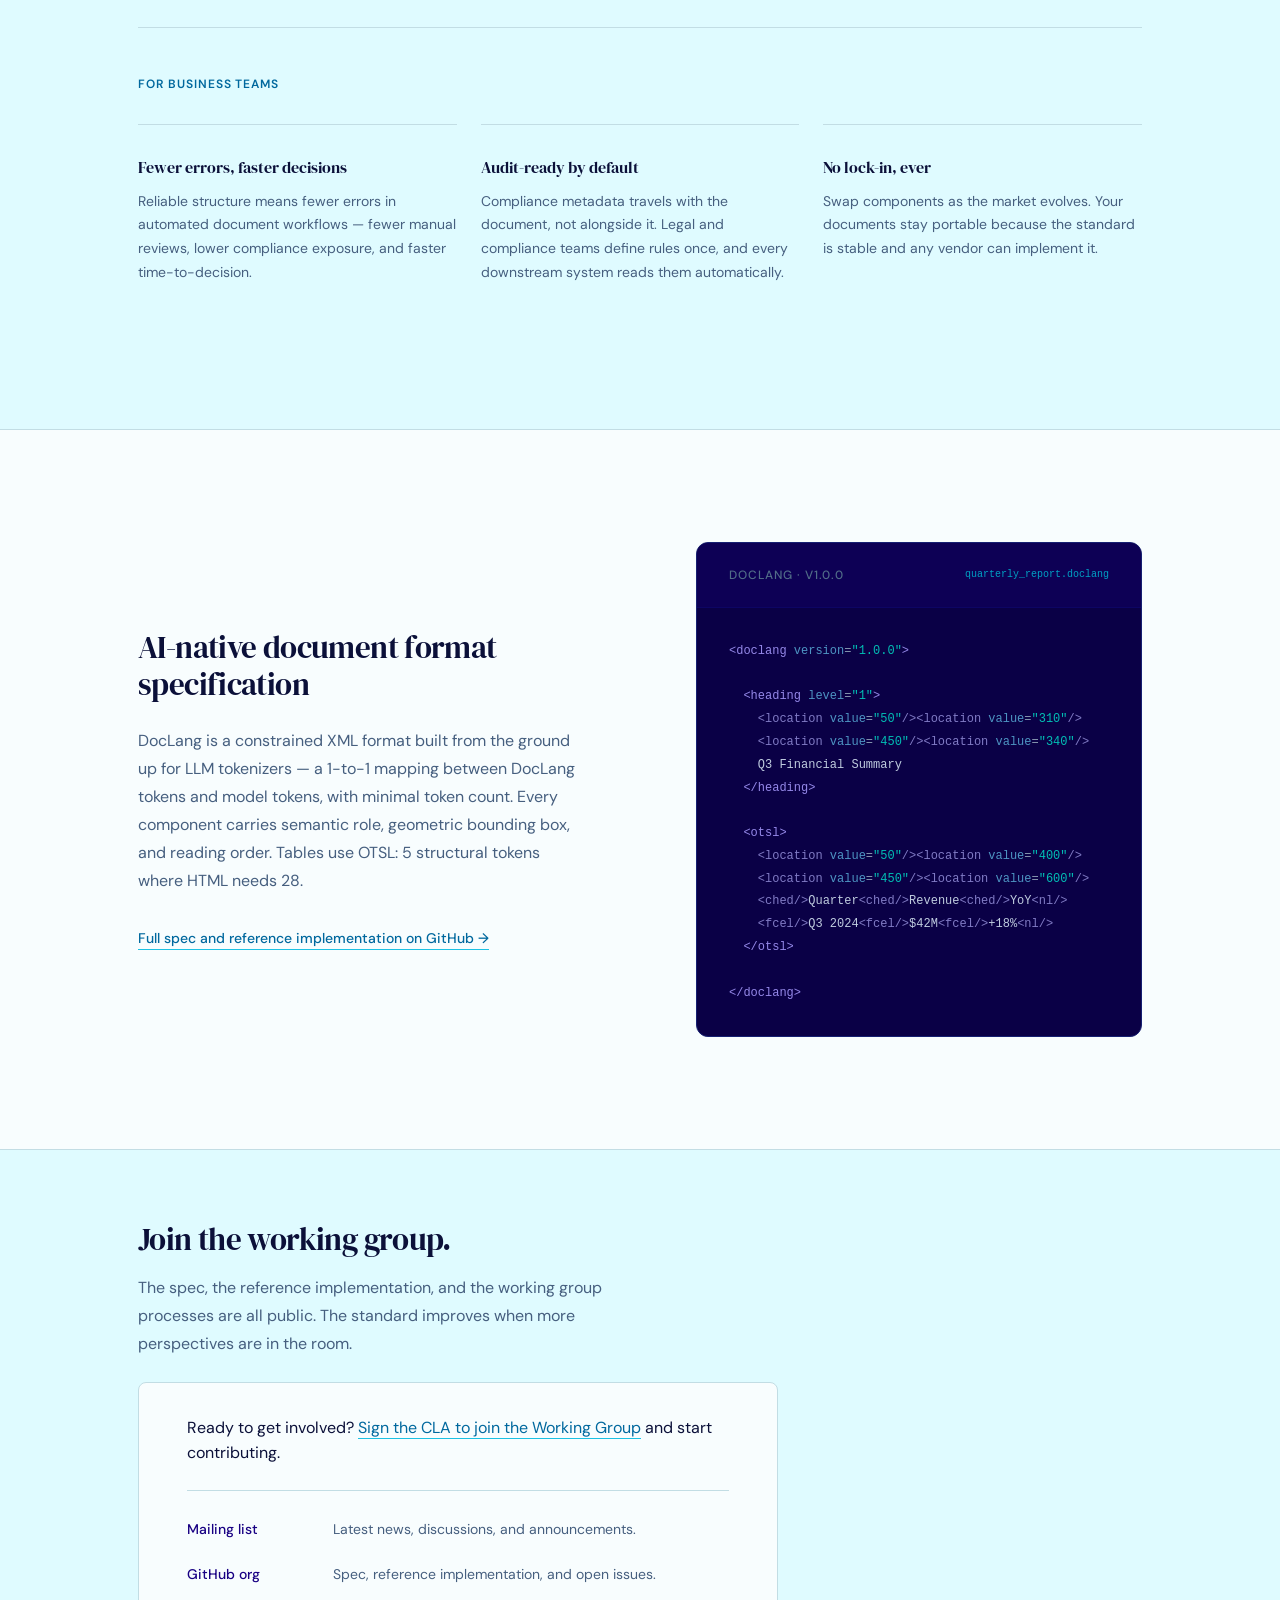
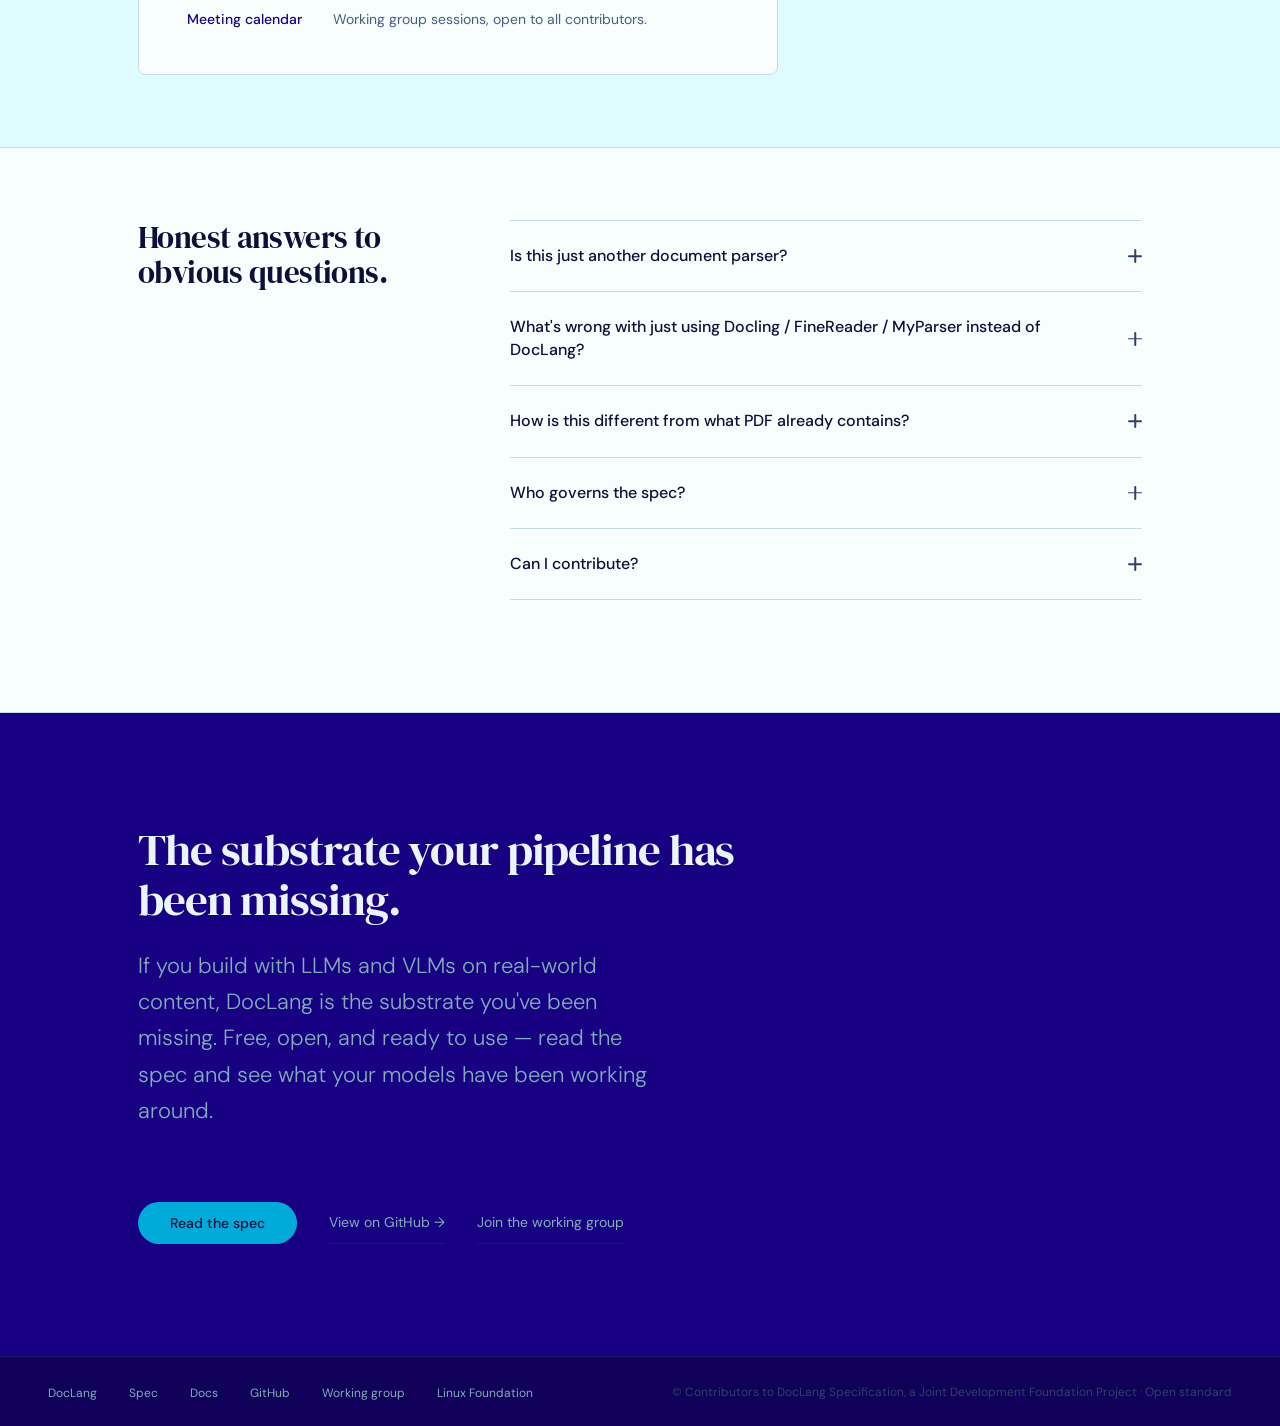
==== commit b7c05aa3: "Improve What-Is section readability and collapse FAQ into accordions - Boost contrast and font size " ====
--- a/doclang-landing.html
+++ b/doclang-landing.html
@@ -3,7 +3,7 @@
 <head>
 <meta charset="UTF-8">
 <meta name="viewport" content="width=device-width, initial-scale=1.0">
-<title>DocLang — The AI Document Standard</title>
+<title>DocLang — The AI Native Document Format</title>
 <link rel="preconnect" href="https://fonts.googleapis.com">
 <link rel="preconnect" href="https://fonts.gstatic.com" crossorigin>
 <link href="https://fonts.googleapis.com/css2?family=DM+Sans:ital,opsz,wght@0,9..40,300;0,9..40,400;0,9..40,500;0,9..40,600;1,9..40,400&family=DM+Serif+Display:ital@0;1&display=swap" rel="stylesheet">
@@ -362,6 +362,25 @@
   flex-shrink: 0;
 }
 
+.proof-logo-link {
+  display: inline-flex;
+  align-items: center;
+  color: inherit;
+  text-decoration: none;
+  flex-shrink: 0;
+}
+
+.proof-logo-link:hover .proof-logo,
+.proof-logo-link:focus-visible .proof-logo {
+  opacity: 0.75;
+}
+
+.proof-logo-link:focus-visible {
+  outline: 2px solid var(--color-ink);
+  outline-offset: 4px;
+  border-radius: 2px;
+}
+
 .proof-logo:hover { opacity: 0.75; }
 
 .proof-logo svg {
@@ -537,8 +556,10 @@
   display: grid;
   grid-template-columns: minmax(0, 1fr) minmax(0, 1fr);
   gap: var(--space-3xl);
-  align-items: start;
-}
+  align-items: stretch;
+}
+
+.what-layout > div:last-child { align-self: stretch; }
 
 .what h2 {
   font-family: var(--font-display);
@@ -613,8 +634,14 @@
 }
 
 .why-head {
-  max-width: 460px;
+  max-width: none;
   margin-bottom: var(--space-2xl);
+}
+
+.why-head h2 { white-space: nowrap; }
+
+@media (max-width: 560px) {
+  .why-head h2 { white-space: normal; }
 }
 
 .why-head h2 {
@@ -855,66 +882,83 @@
 .compare-stack {
   display: flex;
   flex-direction: column;
-  gap: var(--space-sm);
+  gap: var(--space-md);
+  position: sticky;
+  top: var(--space-xl);
 }
 
 .compare-card {
   border-radius: var(--radius-md);
   overflow: hidden;
   font-family: ui-monospace, 'SF Mono', 'Cascadia Code', monospace;
+  box-shadow: 0 1px 2px rgba(0,0,0,0.04), 0 4px 16px rgba(0,0,0,0.06);
 }
 
 .compare-card-header {
   display: flex;
   align-items: center;
-  gap: 6px;
-  padding: var(--space-xs) var(--space-md);
+  gap: 8px;
+  padding: var(--space-sm) var(--space-lg);
   font-family: var(--font-body);
-  font-size: 10px;
-  font-weight: 500;
-  letter-spacing: 0.07em;
+  font-size: 11px;
+  font-weight: 600;
+  letter-spacing: 0.09em;
   text-transform: uppercase;
 }
 
 .compare-card-dot {
-  width: 6px;
-  height: 6px;
+  width: 7px;
+  height: 7px;
   border-radius: 50%;
   flex-shrink: 0;
 }
 
 .compare-card--before .compare-card-header {
-  background: oklch(18% 0.06 22);
-  color: oklch(58% 0.10 22);
-  border-bottom: 1px solid oklch(26% 0.10 22);
-}
-
-.compare-card--before .compare-card-dot { background: oklch(60% 0.18 22); }
+  background: oklch(20% 0.07 22);
+  color: oklch(82% 0.10 22);
+  border-bottom: 1px solid oklch(30% 0.10 22);
+}
+
+.compare-card--before .compare-card-dot {
+  background: oklch(68% 0.20 22);
+  box-shadow: 0 0 8px oklch(68% 0.20 22 / 0.6);
+}
 
 .compare-card--before .compare-card-body {
-  background: oklch(15% 0.04 22);
-  color: oklch(48% 0.06 22);
-  padding: var(--space-md);
-  font-size: 11px;
-  line-height: 1.65;
+  background: oklch(16% 0.04 22);
+  color: oklch(80% 0.04 22);
+  padding: var(--space-lg);
+  font-size: 14px;
+  line-height: 1.75;
   word-break: break-word;
+  letter-spacing: 0.01em;
 }
 
 .compare-card--after .compare-card-header {
-  background: oklch(17% 0.08 152);
-  color: oklch(58% 0.10 155);
-  border-bottom: 1px solid oklch(24% 0.10 152);
-}
-
-.compare-card--after .compare-card-dot { background: oklch(64% 0.18 152); }
+  background: oklch(19% 0.08 152);
+  color: oklch(82% 0.12 152);
+  border-bottom: 1px solid oklch(28% 0.10 152);
+}
+
+.compare-card--after .compare-card-dot {
+  background: oklch(68% 0.20 152);
+  box-shadow: 0 0 8px oklch(68% 0.20 152 / 0.6);
+}
 
 .compare-card--after .compare-card-body {
-  background: oklch(14% 0.06 152);
-  color: oklch(62% 0.06 190);
-  padding: var(--space-md);
-  font-size: 11px;
-  line-height: 1.85;
-}
+  background: oklch(15% 0.05 152);
+  padding: var(--space-lg);
+  font-size: 14px;
+  line-height: 1.9;
+  letter-spacing: 0.01em;
+}
+
+/* Brighter token colors inside the compare-after card for stronger contrast on dark green */
+.compare-card--after .tok-tag     { color: oklch(80% 0.16 288); }
+.compare-card--after .tok-self    { color: oklch(76% 0.14 286); }
+.compare-card--after .tok-key     { color: oklch(78% 0.13 240); }
+.compare-card--after .tok-str     { color: oklch(84% 0.15 188); }
+.compare-card--after .tok-content { color: oklch(96% 0.02 260); }
 
 /* ── WHY ICONS ───────────────────────────────────────────────────────── */
 .why-icon {
@@ -1039,29 +1083,83 @@
 .faq-list { }
 
 .faq-item {
-  padding: var(--space-lg) 0;
   border-top: 1px solid var(--color-rule);
 }
 
 .faq-item:last-child { border-bottom: 1px solid var(--color-rule); }
 
-.faq-item h3 {
+.faq-item > summary {
+  list-style: none;
+  cursor: pointer;
+  padding: var(--space-md) 0;
+  display: flex;
+  align-items: center;
+  justify-content: space-between;
+  gap: var(--space-md);
   font-size: var(--text-md);
   font-weight: 500;
   color: var(--color-ink);
   line-height: 1.4;
-  margin-bottom: var(--space-sm);
-}
-
-.faq-item p {
+  transition: color var(--dur-short) var(--ease-out);
+}
+
+.faq-item > summary::-webkit-details-marker { display: none; }
+.faq-item > summary:hover { color: var(--color-accent-deep); }
+.faq-item > summary:focus-visible {
+  outline: 2px solid var(--color-ink);
+  outline-offset: 4px;
+  border-radius: 2px;
+}
+
+.faq-icon {
+  flex-shrink: 0;
+  width: 14px;
+  height: 14px;
+  position: relative;
+  color: var(--color-ink-3);
+  transition: transform var(--dur-short) var(--ease-out), color var(--dur-short) var(--ease-out);
+}
+
+.faq-icon::before,
+.faq-icon::after {
+  content: "";
+  position: absolute;
+  background: currentColor;
+  border-radius: 1px;
+  top: 50%;
+  left: 50%;
+}
+
+.faq-icon::before {
+  width: 14px;
+  height: 1.5px;
+  transform: translate(-50%, -50%);
+}
+
+.faq-icon::after {
+  width: 1.5px;
+  height: 14px;
+  transform: translate(-50%, -50%);
+  transition: transform var(--dur-short) var(--ease-out);
+}
+
+.faq-item[open] > summary { color: var(--color-ink); }
+.faq-item[open] .faq-icon { color: var(--color-ink); }
+.faq-item[open] .faq-icon::after { transform: translate(-50%, -50%) scaleY(0); }
+
+.faq-answer {
+  padding: 0 0 var(--space-lg) 0;
+}
+
+.faq-answer p {
   font-size: var(--text-sm);
   color: var(--color-ink-2);
   line-height: 1.75;
 }
 
-.faq-item p + p { margin-top: var(--space-xs); }
-
-.faq-item em {
+.faq-answer p + p { margin-top: var(--space-xs); }
+
+.faq-answer em {
   color: var(--color-ink);
   font-style: normal;
   font-weight: 500;
@@ -1170,6 +1268,8 @@
   .hero-logo { display: none; }
 
   .faq-sidebar h2 { position: static; }
+
+  .compare-stack { position: static; }
 }
 
 @media (max-width: 640px) {
@@ -1264,13 +1364,16 @@
       <div class="proof-logos">
 
         <!-- Linux Foundation -->
+        <a href="https://www.linuxfoundation.org/" target="_blank" rel="noopener noreferrer" class="proof-logo-link" aria-label="Linux Foundation">
         <figure class="proof-logo proof-logo--lf" title="Linux Foundation">
           <svg viewBox="0 0 24 24" xmlns="http://www.w3.org/2000/svg" aria-label="Linux Foundation" role="img">
             <path d="M4.8 19.2h9.6V24H0V9.6h4.8v9.6zM0 0v7.2h4.8V4.822h14.4V19.2h-2.4V24H24V0H0z"/>
           </svg>
         </figure>
+        </a>
 
         <!-- IBM -->
+        <a href="https://www.ibm.com/" target="_blank" rel="noopener noreferrer" class="proof-logo-link" aria-label="IBM">
         <figure class="proof-logo proof-logo--ibm" title="IBM">
           <svg viewBox="0 0 1075 401.15" xmlns="http://www.w3.org/2000/svg" aria-label="IBM" role="img">
             <g>
@@ -1280,8 +1383,10 @@
             </g>
           </svg>
         </figure>
+        </a>
 
         <!-- ABBYY -->
+        <a href="https://www.abbyy.com/" target="_blank" rel="noopener noreferrer" class="proof-logo-link" aria-label="ABBYY">
         <figure class="proof-logo proof-logo--abbyy" title="ABBYY">
           <svg viewBox="0 0 1429.59 430.1" xmlns="http://www.w3.org/2000/svg" aria-label="ABBYY" role="img">
             <path d="M1340.28,0l-30.3,138.76c-4.78,21.27-7.97,41.47-12.23,70.71h-2.66c-4.25-29.24-7.44-49.44-12.23-70.71L1252.56,0h-95.16l91.44,300.91V430.1h89.32V300.91L1429.59,0H1340.28z"/>
@@ -1291,28 +1396,35 @@
             <path d="M814.48,201.49v-0.53c30.84-10.63,52.63-42.53,52.63-88.25C867.11,43.59,827.77,0,743.77,0H624.15v430.1h127.06c86.13,0,125.47-46.78,125.47-124.4C876.68,246.15,852.23,214.78,814.48,201.49z M711.34,62.2h24.46c28.71,0,43.06,16.48,43.06,58.48s-14.35,58.48-43.06,58.48h-24.46V62.2z M743.24,367.9h-31.9V239.24h31.9c29.24,0,42.53,18.61,42.53,64.33C785.77,349.29,772.48,367.9,743.24,367.9z"/>
           </svg>
         </figure>
+        </a>
 
         <!-- Red Hat -->
+        <a href="https://www.redhat.com/" target="_blank" rel="noopener noreferrer" class="proof-logo-link" aria-label="Red Hat">
         <figure class="proof-logo proof-logo--redhat" title="Red Hat">
           <svg viewBox="0 0 24 24" xmlns="http://www.w3.org/2000/svg" aria-label="Red Hat" role="img">
             <path d="M16.009 13.386c1.577 0 3.86-.326 3.86-2.202a1.765 1.765 0 0 0-.04-.431l-.94-4.08c-.216-.898-.406-1.305-1.982-2.093-1.223-.625-3.888-1.658-4.676-1.658-.733 0-.947.946-1.822.946-.842 0-1.467-.706-2.255-.706-.757 0-1.25.515-1.63 1.576 0 0-1.06 2.99-1.197 3.424a.81.81 0 0 0-.028.245c0 1.162 4.577 4.974 10.71 4.974m4.101-1.435c.218 1.032.218 1.14.218 1.277 0 1.765-1.984 2.745-4.593 2.745-5.895.004-11.06-3.451-11.06-5.734a2.326 2.326 0 0 1 .19-.925C2.746 9.415 0 9.794 0 12.217c0 3.969 9.405 8.861 16.851 8.861 5.71 0 7.149-2.582 7.149-4.62 0-1.605-1.387-3.425-3.887-4.512"/>
           </svg>
         </figure>
+        </a>
 
         <!-- HumanSignal -->
+        <a href="https://humansignal.com/" target="_blank" rel="noopener noreferrer" class="proof-logo-link" aria-label="HumanSignal">
         <figure class="proof-logo proof-logo--hs" title="HumanSignal">
           <svg viewBox="0 0 30 30" xmlns="http://www.w3.org/2000/svg" aria-label="HumanSignal" role="img">
             <path fill-rule="evenodd" clip-rule="evenodd" d="M8.4444 8.42013H0V0H8.4444V8.42013ZM30.025 8.42017H21.5806V0H30.025V8.42017ZM0 30H8.4444V21.5183H0V30ZM30.025 30H21.5806V21.5183H30.025V30ZM2.81439 8.42028H5.62919V21.5183H2.81439V8.42028ZM27.2099 8.42028H24.3951V21.5183H27.2099V8.42028ZM8.44461 2.80693H21.5803V5.61364H8.44461V2.80693ZM21.5803 24.3246H8.44461V27.1313H21.5803V24.3246Z" fill="currentColor"/>
           </svg>
         </figure>
+        </a>
 
         <!-- NVIDIA -->
+        <a href="https://www.nvidia.com/" target="_blank" rel="noopener noreferrer" class="proof-logo-link" aria-label="NVIDIA">
         <figure class="proof-logo proof-logo--nvidia" title="NVIDIA">
           <svg viewBox="0 0 24 24" xmlns="http://www.w3.org/2000/svg" aria-label="NVIDIA" role="img">
             <path d="M8.948 8.798v-1.43a6.7 6.7 0 0 1 .424-.018c3.922-.124 6.493 3.374 6.493 3.374s-2.774 3.851-5.75 3.851c-.398 0-.787-.062-1.158-.185v-4.346c1.528.185 1.837.857 2.747 2.385l2.04-1.714s-1.492-1.952-4-1.952a6.016 6.016 0 0 0-.796.035m0-4.735v2.138l.424-.027c5.45-.185 9.01 4.47 9.01 4.47s-4.08 4.964-8.33 4.964c-.37 0-.733-.035-1.095-.097v1.325c.3.035.61.062.91.062 3.957 0 6.82-2.023 9.593-4.408.459.371 2.34 1.263 2.73 1.652-2.633 2.208-8.772 3.984-12.253 3.984-.335 0-.653-.018-.971-.053v1.864H24V4.063zm0 10.326v1.131c-3.657-.654-4.673-4.46-4.673-4.46s1.758-1.944 4.673-2.262v1.237H8.94c-1.528-.186-2.73 1.245-2.73 1.245s.68 2.412 2.739 3.11M2.456 10.9s2.164-3.197 6.5-3.533V6.201C4.153 6.59 0 10.653 0 10.653s2.35 6.802 8.948 7.42v-1.237c-4.84-.6-6.492-5.936-6.492-5.936z"/>
           </svg>
         </figure>
-        
+        </a>
+
       </div>
     </div>
   </div>
@@ -1577,31 +1689,41 @@
       </div>
       <div class="faq-list">
 
-        <div class="faq-item">
-          <h3>Is this just another document parser?</h3>
-          <p>No. Parsers convert documents into some proprietary output format. DocLang is a standard — a shared specification that any parser, any converter, any AI tool can implement. The goal is interoperability, not another tool to integrate.</p>
-        </div>
-
-        <div class="faq-item">
-          <h3>What's wrong with just using Docling / FineReader / MyParser instead of DocLang?</h3>
-          <p>Nothing — that's the point. Enable the DocLang output and the structured data they produce stops being tied to your specific pipeline configuration. It becomes consumable by any downstream system that speaks the DocLang standard.</p>
-          <p><em>Docling and ABBYY FineReader Engine</em> already natively support the DocLang standard.</p>
-        </div>
-
-        <div class="faq-item">
-          <h3>How is this different from what PDF already contains?</h3>
-          <p>PDF is a presentation format. It tells a renderer where to draw pixels. DocLang is a semantic format — it tells a model what content <em>is</em>. A PDF table and a DocLang table are fundamentally different objects.</p>
-        </div>
-
-        <div class="faq-item">
-          <h3>Who governs the spec?</h3>
-          <p>The DocLang Specification development process is governed by Joint Development Foundation Projects. DocLang is an LF AI &amp; Data project. The DocLang working group — founded by IBM, NVIDIA, Red Hat, and ABBYY — proposes and reviews changes, but the foundation ensures the process remains open and no single vendor controls the roadmap.</p>
-        </div>
-
-        <div class="faq-item">
-          <h3>Can I contribute?</h3>
-          <p>Yes. The spec, the reference implementation, and the working group processes are all public. Join the GitHub discussion, open an issue, or attend a working group session. The standard improves when more perspectives are in the room.</p>
-        </div>
+        <details class="faq-item">
+          <summary>Is this just another document parser?<span class="faq-icon" aria-hidden="true"></span></summary>
+          <div class="faq-answer">
+            <p>No. Parsers convert documents into some proprietary output format. DocLang is a standard — a shared specification that any parser, any converter, any AI tool can implement. The goal is interoperability, not another tool to integrate.</p>
+          </div>
+        </details>
+
+        <details class="faq-item">
+          <summary>What's wrong with just using Docling / FineReader / MyParser instead of DocLang?<span class="faq-icon" aria-hidden="true"></span></summary>
+          <div class="faq-answer">
+            <p>Nothing — that's the point. Enable the DocLang output and the structured data they produce stops being tied to your specific pipeline configuration. It becomes consumable by any downstream system that speaks the DocLang standard.</p>
+            <p><em>Docling and ABBYY FineReader Engine</em> already natively support the DocLang standard.</p>
+          </div>
+        </details>
+
+        <details class="faq-item">
+          <summary>How is this different from what PDF already contains?<span class="faq-icon" aria-hidden="true"></span></summary>
+          <div class="faq-answer">
+            <p>PDF is a presentation format. It tells a renderer where to draw pixels. DocLang is a semantic format — it tells a model what content <em>is</em>. A PDF table and a DocLang table are fundamentally different objects.</p>
+          </div>
+        </details>
+
+        <details class="faq-item">
+          <summary>Who governs the spec?<span class="faq-icon" aria-hidden="true"></span></summary>
+          <div class="faq-answer">
+            <p>The DocLang Specification development process is governed by Joint Development Foundation Projects. DocLang is an LF AI &amp; Data project. The DocLang working group — founded by IBM, NVIDIA, Red Hat, and ABBYY — proposes and reviews changes, but the foundation ensures the process remains open and no single vendor controls the roadmap.</p>
+          </div>
+        </details>
+
+        <details class="faq-item">
+          <summary>Can I contribute?<span class="faq-icon" aria-hidden="true"></span></summary>
+          <div class="faq-answer">
+            <p>Yes. The spec, the reference implementation, and the working group processes are all public. Join the GitHub discussion, open an issue, or attend a working group session. The standard improves when more perspectives are in the room.</p>
+          </div>
+        </details>
 
       </div>
     </div>
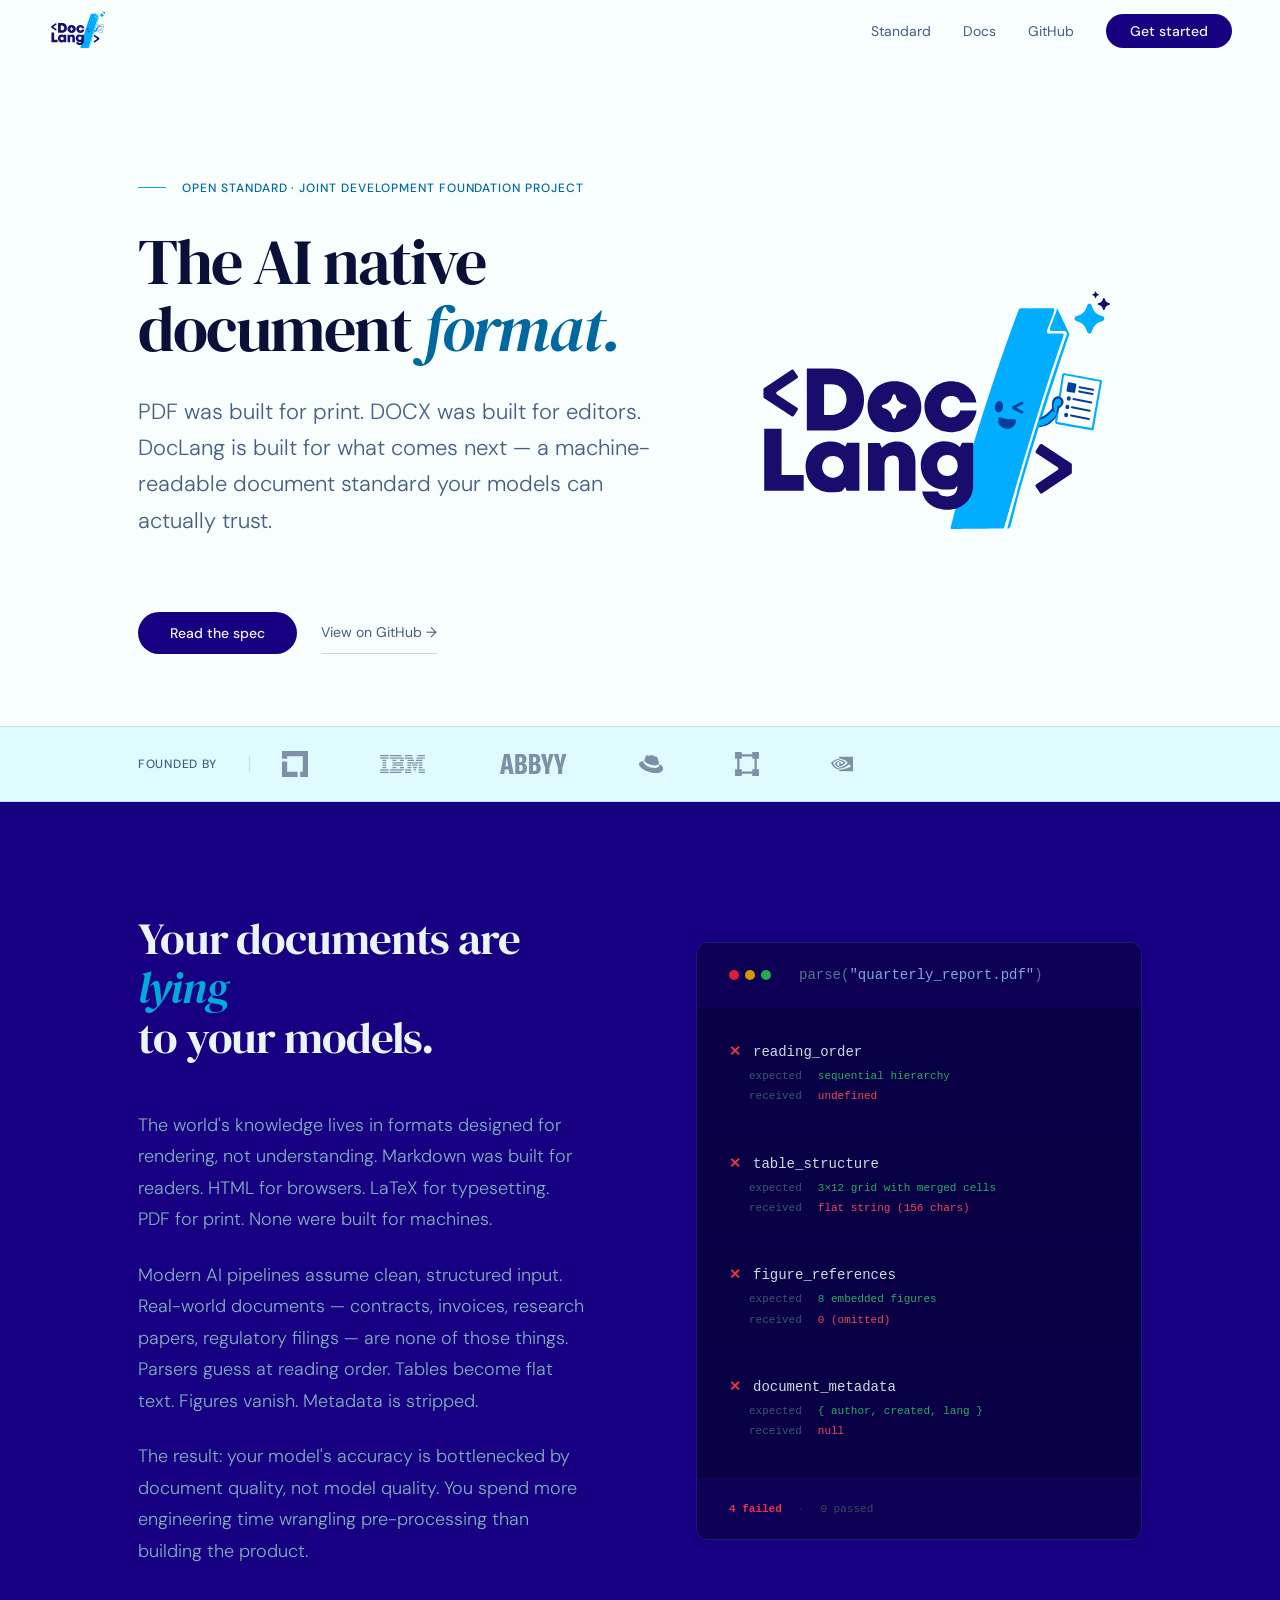
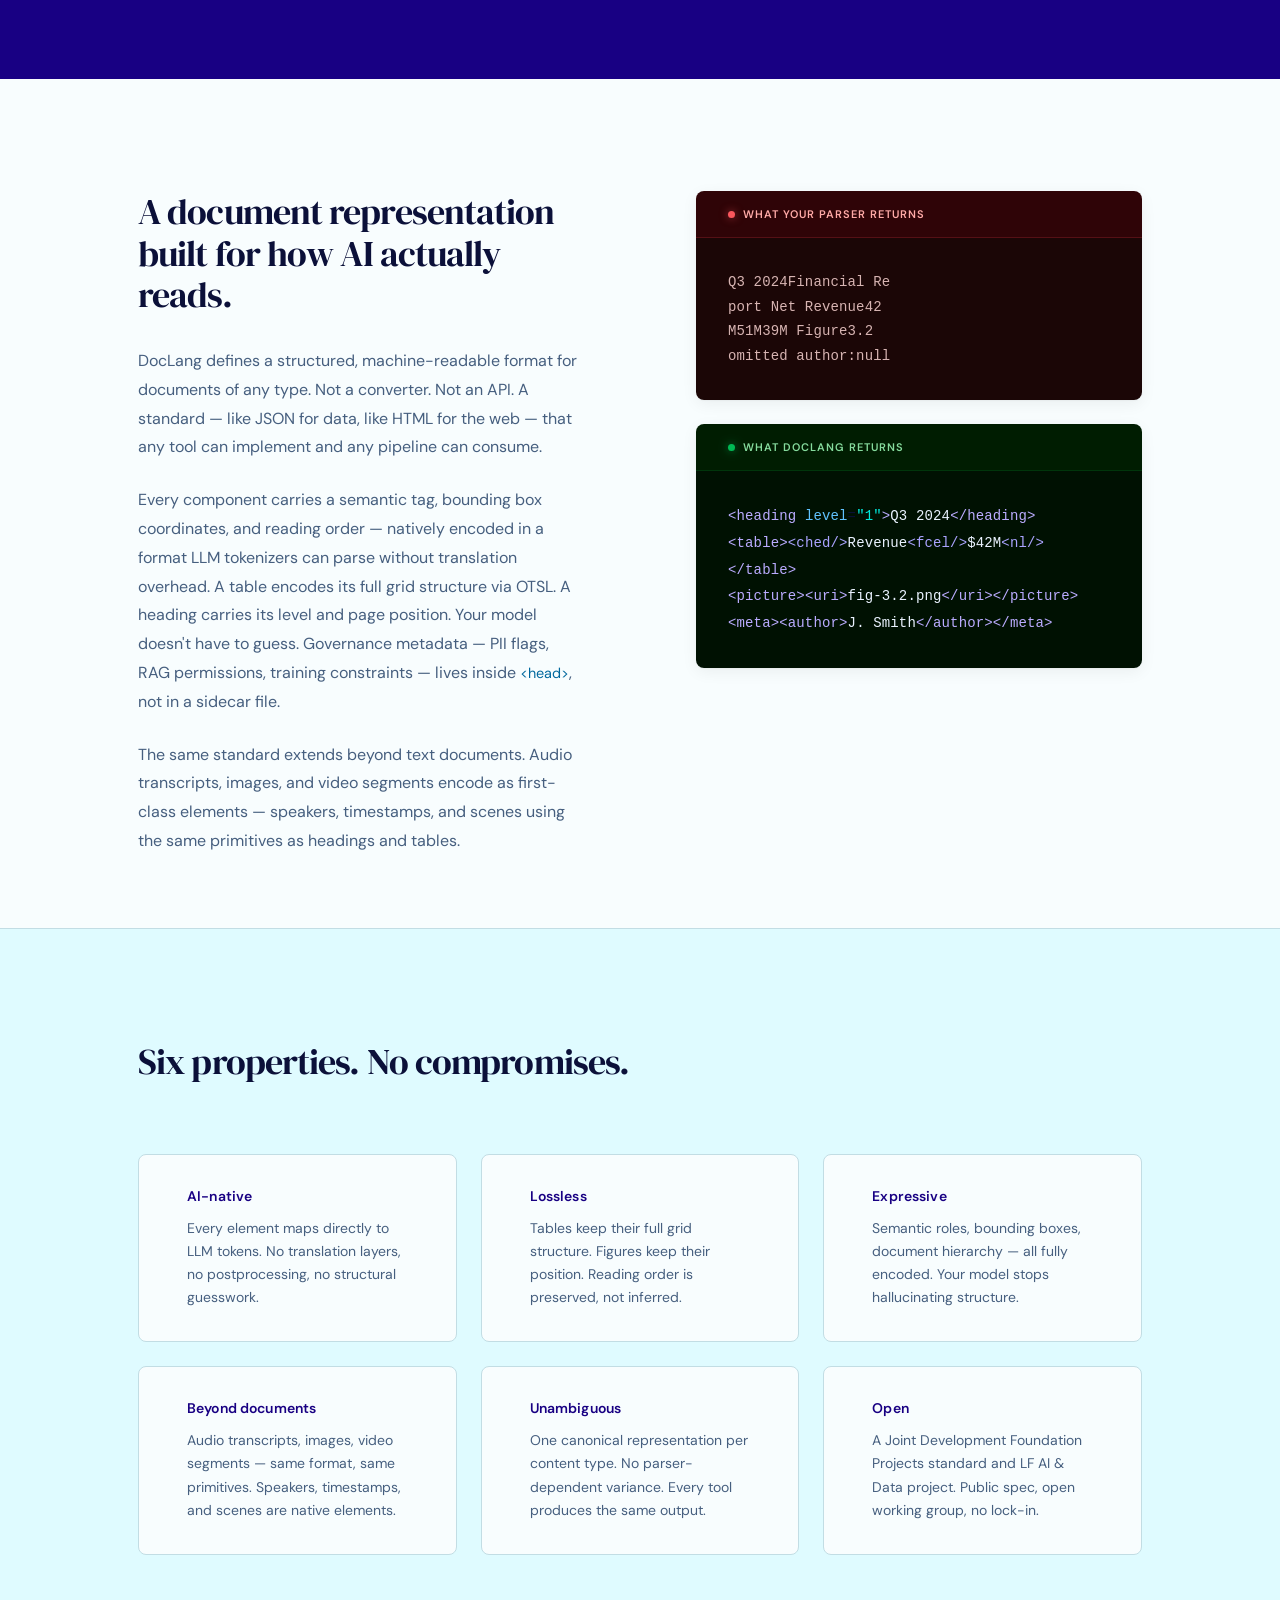
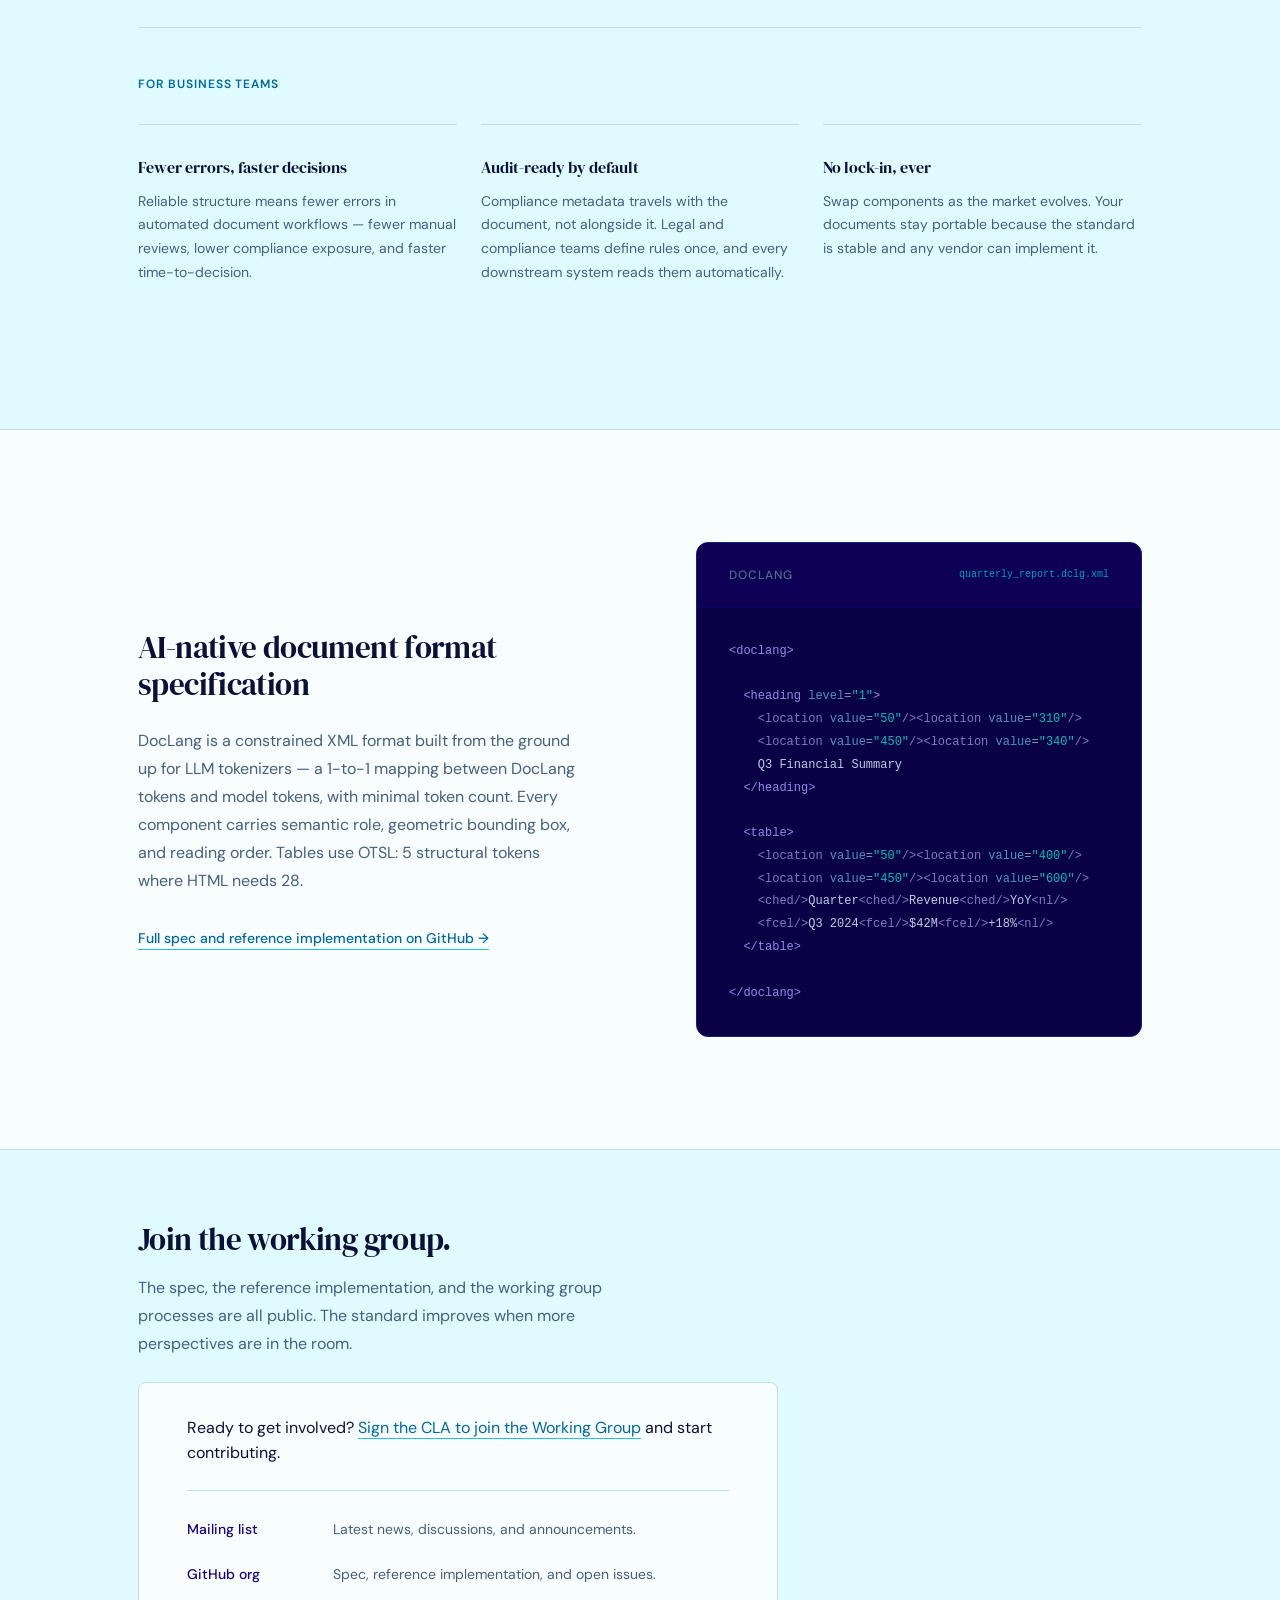
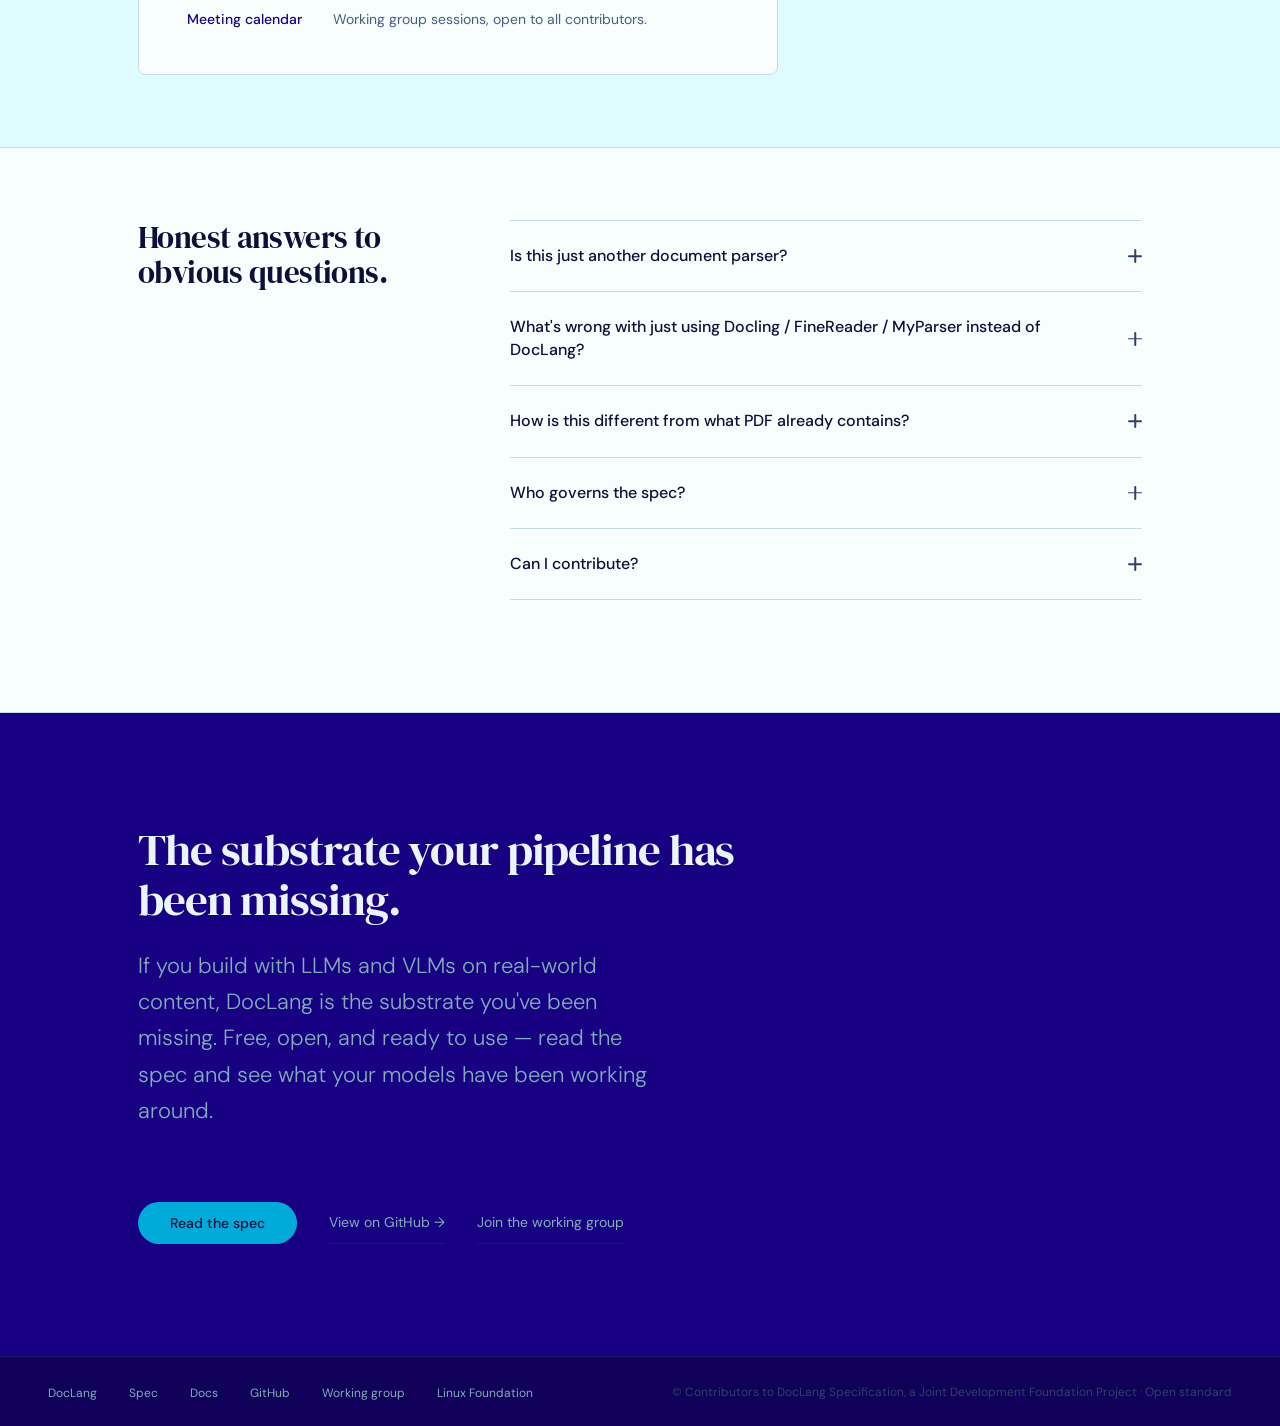
==== commit c9475bb1: "minor content updates Signed-off-by: Panos Vagenas <pva@zurich.ibm.com>" ====
--- a/doclang-landing.html
+++ b/doclang-landing.html
@@ -1556,7 +1556,7 @@
               <span class="compare-card-dot" aria-hidden="true"></span>
               What DocLang returns
             </div>
-            <div class="compare-card-body"><span class="tok-tag">&lt;heading</span> <span class="tok-key">level</span>=<span class="tok-str">"1"</span><span class="tok-tag">&gt;</span><span class="tok-content">Q3 2024</span><span class="tok-tag">&lt;/heading&gt;</span><br><span class="tok-tag">&lt;otsl&gt;</span><span class="tok-self">&lt;ched/&gt;</span><span class="tok-content">Revenue</span><span class="tok-self">&lt;fcel/&gt;</span><span class="tok-content">$42M</span><span class="tok-self">&lt;nl/&gt;</span><span class="tok-tag">&lt;/otsl&gt;</span><br><span class="tok-tag">&lt;picture&gt;</span><span class="tok-tag">&lt;uri&gt;</span><span class="tok-content">fig-3.2.png</span><span class="tok-tag">&lt;/uri&gt;</span><span class="tok-tag">&lt;/picture&gt;</span><br><span class="tok-tag">&lt;meta&gt;</span><span class="tok-tag">&lt;author&gt;</span><span class="tok-content">J. Smith</span><span class="tok-tag">&lt;/author&gt;</span><span class="tok-tag">&lt;/meta&gt;</span></div>
+            <div class="compare-card-body"><span class="tok-tag">&lt;heading</span> <span class="tok-key">level</span>=<span class="tok-str">"1"</span><span class="tok-tag">&gt;</span><span class="tok-content">Q3 2024</span><span class="tok-tag">&lt;/heading&gt;</span><br><span class="tok-tag">&lt;table&gt;</span><span class="tok-self">&lt;ched/&gt;</span><span class="tok-content">Revenue</span><span class="tok-self">&lt;fcel/&gt;</span><span class="tok-content">$42M</span><span class="tok-self">&lt;nl/&gt;</span><span class="tok-tag">&lt;/table&gt;</span><br><span class="tok-tag">&lt;picture&gt;</span><span class="tok-tag">&lt;uri&gt;</span><span class="tok-content">fig-3.2.png</span><span class="tok-tag">&lt;/uri&gt;</span><span class="tok-tag">&lt;/picture&gt;</span><br><span class="tok-tag">&lt;meta&gt;</span><span class="tok-tag">&lt;author&gt;</span><span class="tok-content">J. Smith</span><span class="tok-tag">&lt;/author&gt;</span><span class="tok-tag">&lt;/meta&gt;</span></div>
           </div>
 
         </div>
@@ -1639,10 +1639,10 @@
       <div>
         <div class="code-card">
           <div class="code-card-header">
-            <span class="code-card-label">DocLang · v1.0.0</span>
-            <span class="code-card-badge">quarterly_report.doclang</span>
+            <span class="code-card-label">DocLang</span>
+            <span class="code-card-badge">quarterly_report.dclg.xml</span>
           </div>
-          <pre class="code-body"><code><span class="tok-tag">&lt;doclang</span> <span class="tok-key">version</span>=<span class="tok-str">"1.0.0"</span><span class="tok-tag">&gt;</span>
+          <pre class="code-body"><code><span class="tok-tag">&lt;doclang</span><span class="tok-tag">&gt;</span>
 
   <span class="tok-tag">&lt;heading</span> <span class="tok-key">level</span>=<span class="tok-str">"1"</span><span class="tok-tag">&gt;</span>
     <span class="tok-self">&lt;location</span> <span class="tok-key">value</span>=<span class="tok-str">"50"</span><span class="tok-self">/&gt;</span><span class="tok-self">&lt;location</span> <span class="tok-key">value</span>=<span class="tok-str">"310"</span><span class="tok-self">/&gt;</span>
@@ -1650,12 +1650,12 @@
     <span class="tok-content">Q3 Financial Summary</span>
   <span class="tok-tag">&lt;/heading&gt;</span>
 
-  <span class="tok-tag">&lt;otsl&gt;</span>
+  <span class="tok-tag">&lt;table&gt;</span>
     <span class="tok-self">&lt;location</span> <span class="tok-key">value</span>=<span class="tok-str">"50"</span><span class="tok-self">/&gt;</span><span class="tok-self">&lt;location</span> <span class="tok-key">value</span>=<span class="tok-str">"400"</span><span class="tok-self">/&gt;</span>
     <span class="tok-self">&lt;location</span> <span class="tok-key">value</span>=<span class="tok-str">"450"</span><span class="tok-self">/&gt;</span><span class="tok-self">&lt;location</span> <span class="tok-key">value</span>=<span class="tok-str">"600"</span><span class="tok-self">/&gt;</span>
     <span class="tok-self">&lt;ched/&gt;</span><span class="tok-content">Quarter</span><span class="tok-self">&lt;ched/&gt;</span><span class="tok-content">Revenue</span><span class="tok-self">&lt;ched/&gt;</span><span class="tok-content">YoY</span><span class="tok-self">&lt;nl/&gt;</span>
     <span class="tok-self">&lt;fcel/&gt;</span><span class="tok-content">Q3 2024</span><span class="tok-self">&lt;fcel/&gt;</span><span class="tok-content">$42M</span><span class="tok-self">&lt;fcel/&gt;</span><span class="tok-content">+18%</span><span class="tok-self">&lt;nl/&gt;</span>
-  <span class="tok-tag">&lt;/otsl&gt;</span>
+  <span class="tok-tag">&lt;/table&gt;</span>
 
 <span class="tok-tag">&lt;/doclang&gt;</span></code></pre>
         </div>
@@ -1714,7 +1714,7 @@
         <details class="faq-item">
           <summary>Who governs the spec?<span class="faq-icon" aria-hidden="true"></span></summary>
           <div class="faq-answer">
-            <p>The DocLang Specification development process is governed by Joint Development Foundation Projects. DocLang is an LF AI &amp; Data project. The DocLang working group — founded by IBM, NVIDIA, Red Hat, and ABBYY — proposes and reviews changes, but the foundation ensures the process remains open and no single vendor controls the roadmap.</p>
+            <p>The DocLang Specification development process is governed by Joint Development Foundation Projects. DocLang is an LF AI &amp; Data project. The DocLang working group — founded by IBM, NVIDIA, Red Hat, ABBYY, and HumanSignal — proposes and reviews changes, but the foundation ensures the process remains open and no single vendor controls the roadmap.</p>
           </div>
         </details>
 
@@ -1739,7 +1739,7 @@
       <div class="cta-actions">
         <a href="#" class="btn-accent">Read the spec</a>
         <a href="https://github.com/doclang-project" class="btn-ghost-light" rel="noopener">View on GitHub →</a>
-        <a href="#" class="btn-ghost-light">Join the working group</a>
+        <a href="https://enrollment.lfx.linuxfoundation.org?project=doclang-specification" class="btn-ghost-light">Join the working group</a>
       </div>
     </div>
   </div>
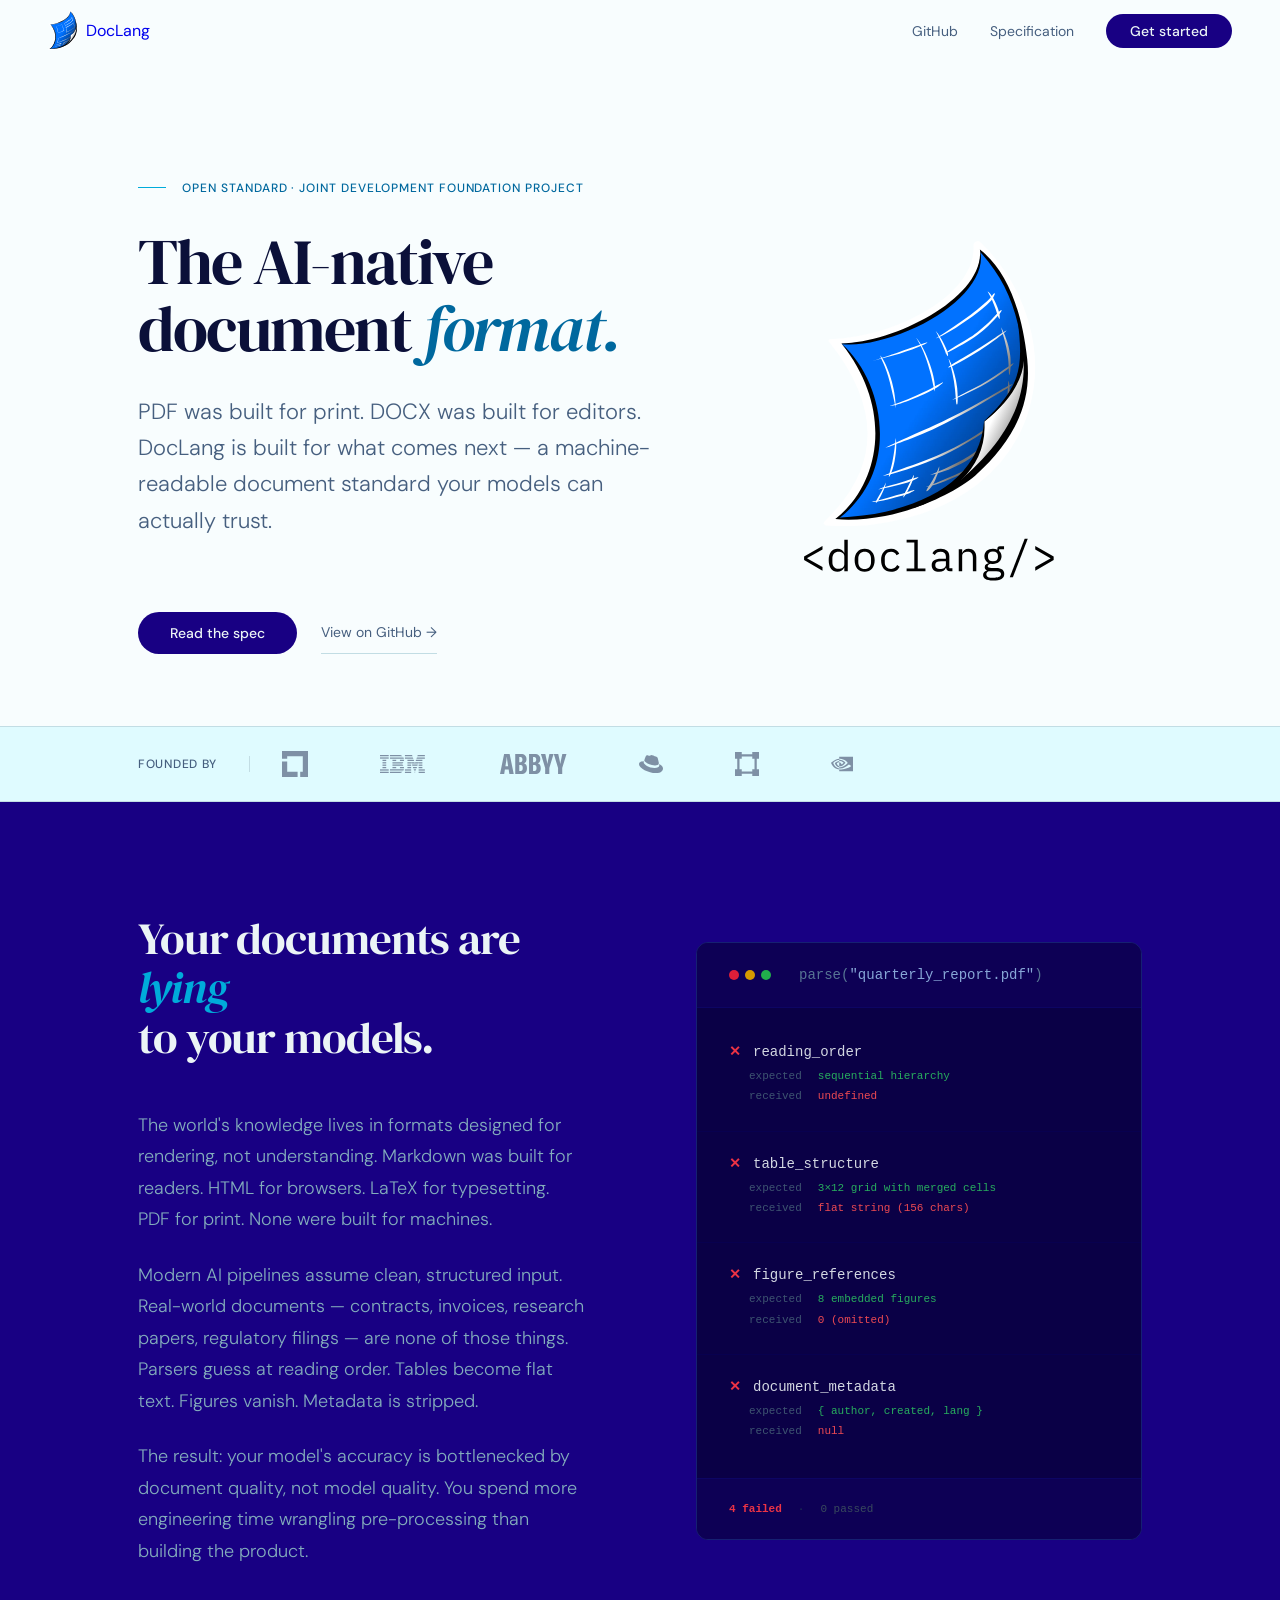
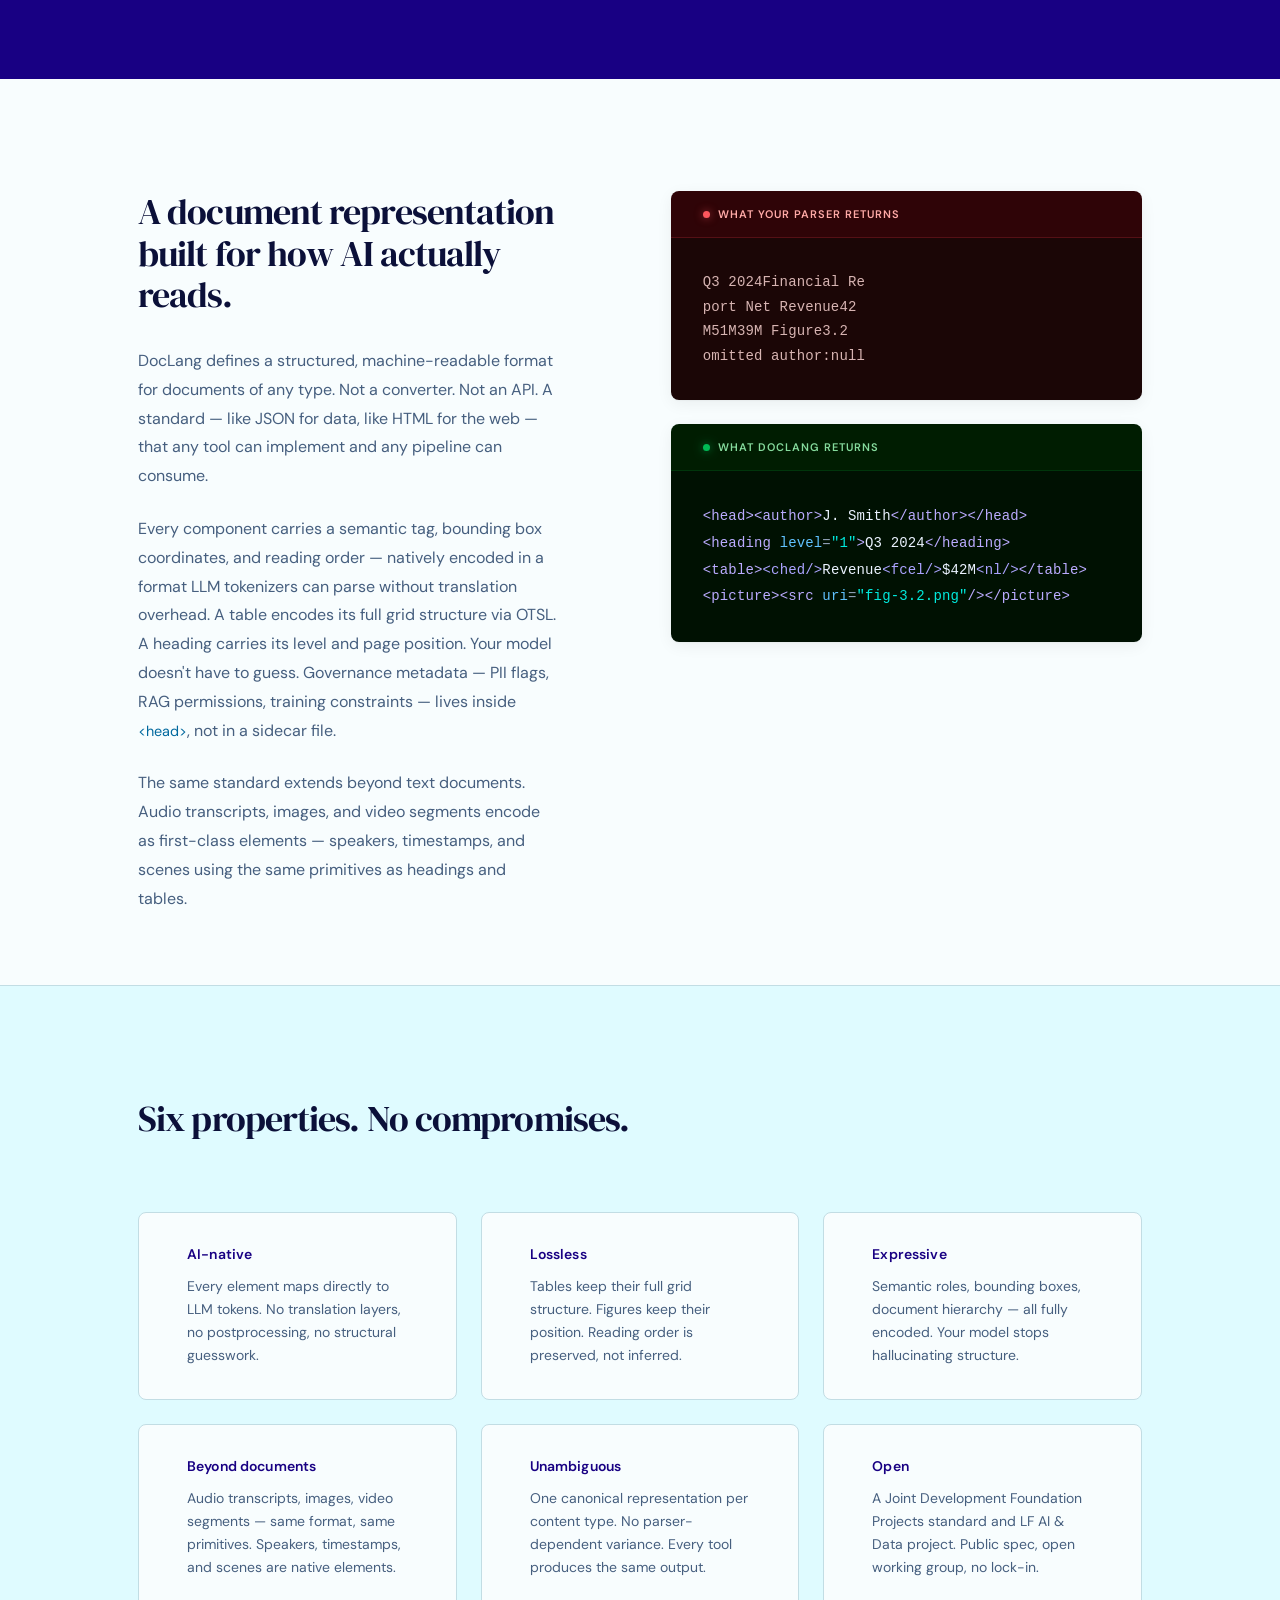
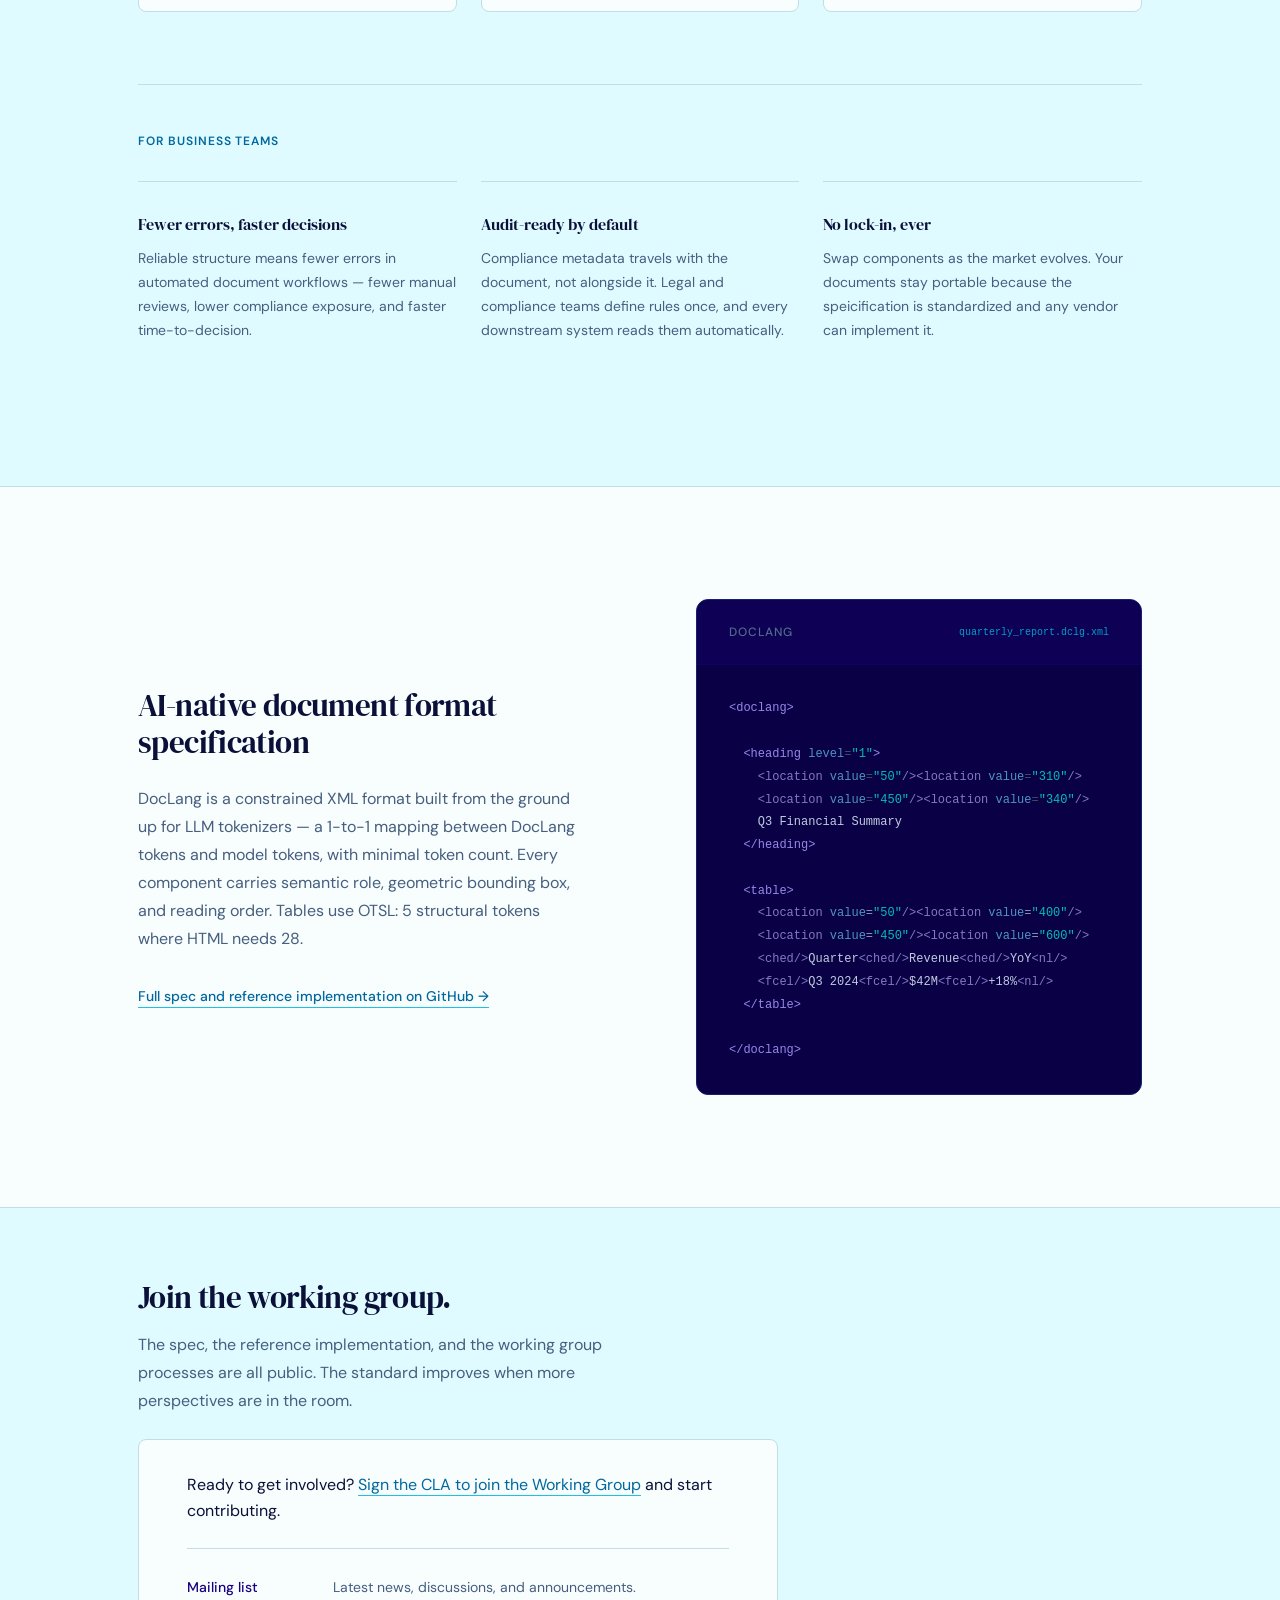
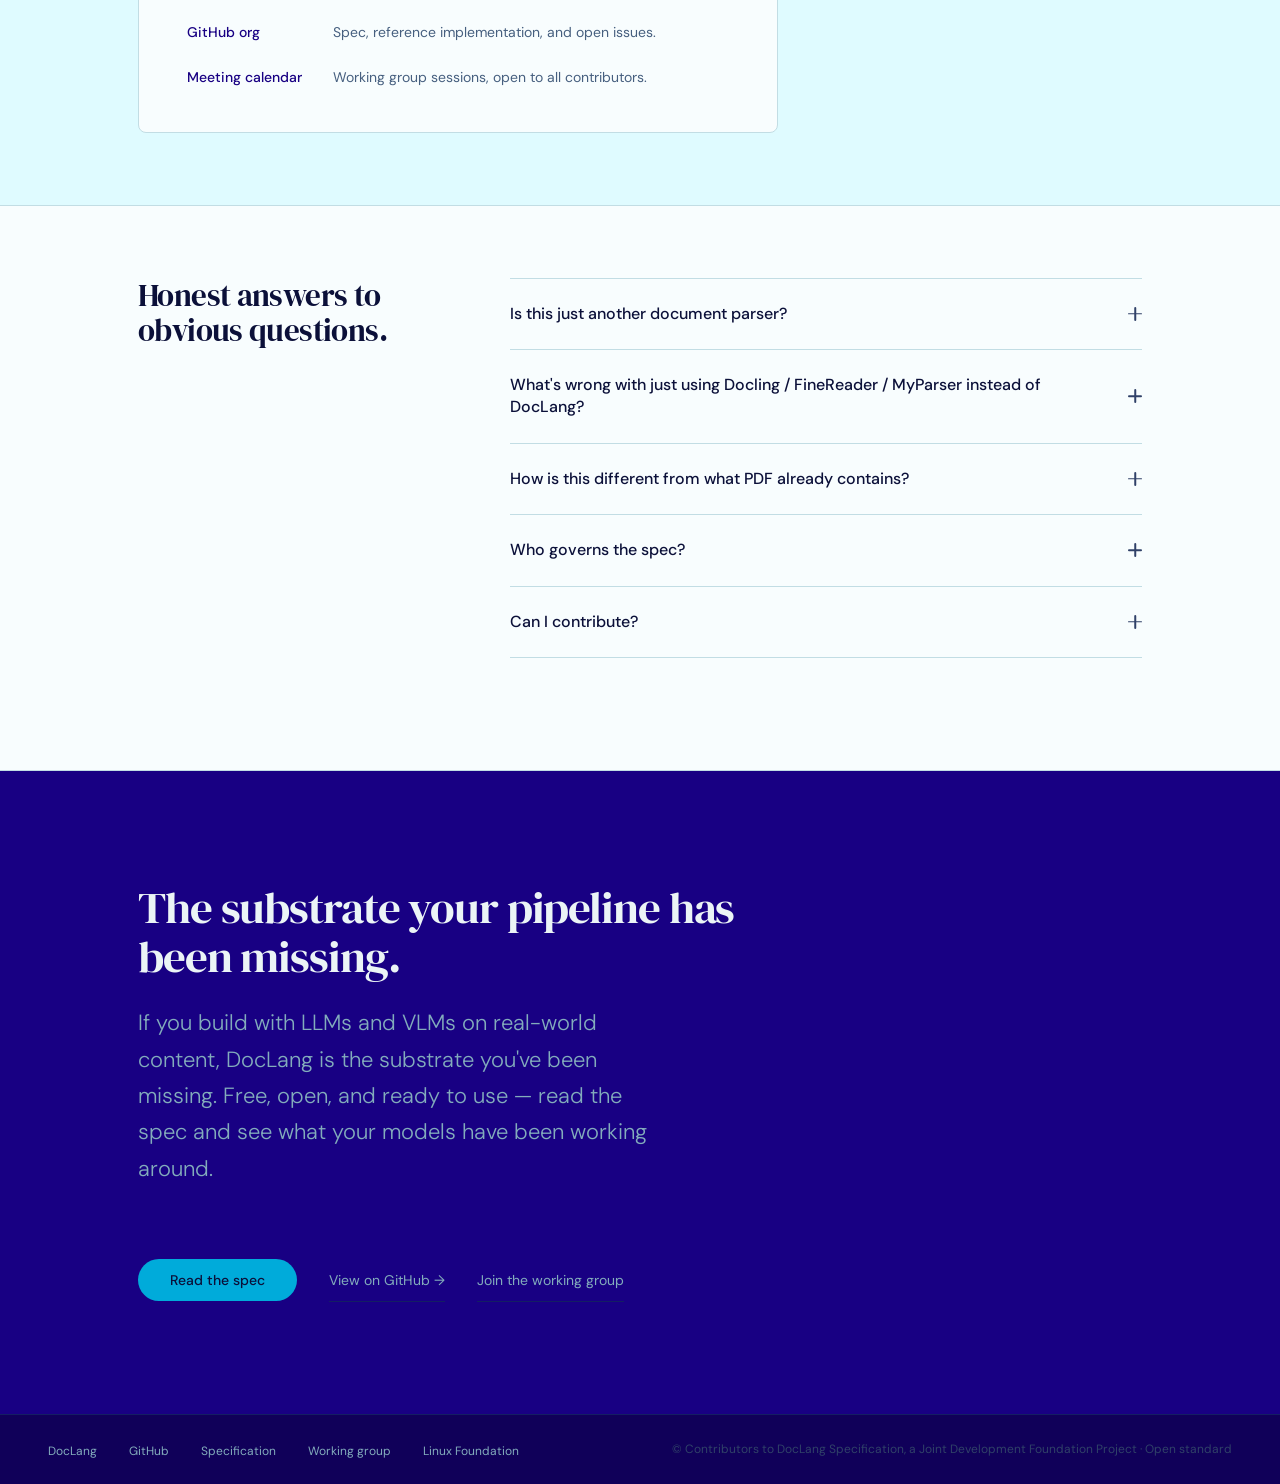
==== commit 441e65e3: "update landing page incl. links and logos Signed-off-by: Panos Vagenas <pva@zurich.ibm.com>" ====
--- a/doclang-landing.html
+++ b/doclang-landing.html
@@ -3,7 +3,8 @@
 <head>
 <meta charset="UTF-8">
 <meta name="viewport" content="width=device-width, initial-scale=1.0">
-<title>DocLang — The AI Native Document Format</title>
+<title>DocLang</title>
+<link rel="icon" href="logos/doclang_v3_sail.svg" type="image/svg+xml">
 <link rel="preconnect" href="https://fonts.googleapis.com">
 <link rel="preconnect" href="https://fonts.gstatic.com" crossorigin>
 <link href="https://fonts.googleapis.com/css2?family=DM+Sans:ital,opsz,wght@0,9..40,300;0,9..40,400;0,9..40,500;0,9..40,600;1,9..40,400&family=DM+Serif+Display:ital@0;1&display=swap" rel="stylesheet">
@@ -554,7 +555,7 @@
 
 .what-layout {
   display: grid;
-  grid-template-columns: minmax(0, 1fr) minmax(0, 1fr);
+  grid-template-columns: minmax(0, 1fr) minmax(0, 1.12fr);
   gap: var(--space-3xl);
   align-items: stretch;
 }
@@ -953,12 +954,19 @@
   letter-spacing: 0.01em;
 }
 
+.compare-code-line {
+  display: block;
+  white-space: nowrap;
+  overflow-x: auto;
+}
+
 /* Brighter token colors inside the compare-after card for stronger contrast on dark green */
 .compare-card--after .tok-tag     { color: oklch(80% 0.16 288); }
 .compare-card--after .tok-self    { color: oklch(76% 0.14 286); }
 .compare-card--after .tok-key     { color: oklch(78% 0.13 240); }
 .compare-card--after .tok-str     { color: oklch(84% 0.15 188); }
 .compare-card--after .tok-content { color: oklch(96% 0.02 260); }
+.compare-card--after .tok-punct   { color: oklch(72% 0.04 260); }
 
 /* ── WHY ICONS ───────────────────────────────────────────────────────── */
 .why-icon {
@@ -1321,12 +1329,12 @@
 <!-- NAV — N5 condensed -->
 <nav class="nav" aria-label="Main navigation">
   <a href="#" class="nav-logo" aria-label="DocLang home">
-    <img class="nav-logomark" src="logos/DocLang_Color.svg" alt="DocLang">
+    <img class="nav-logomark" src="logos/doclang_v3_sail.svg" alt="DocLang"/>
+    &nbsp;&nbsp;DocLang
   </a>
   <ul class="nav-links">
-    <li><a href="#what">Standard</a></li>
-    <li><a href="#how">Docs</a></li>
     <li><a href="https://github.com/doclang-project" rel="noopener">GitHub</a></li>
+    <li><a href="https://github.com/doclang-project/doclang/">Specification</a></li>
     <li><a href="#cta" class="nav-cta">Get started</a></li>
   </ul>
 </nav>
@@ -1340,15 +1348,15 @@
           <span class="hero-kicker-rule" aria-hidden="true"></span>
           Open standard · Joint Development Foundation Project
         </div>
-        <h1 id="hero-heading">The AI native<br>document <em>format.</em></h1>
+        <h1 id="hero-heading">The AI-native<br>document <em>format.</em></h1>
         <p class="hero-sub">PDF was built for print. DOCX was built for editors. DocLang is built for what comes next — a machine-readable document standard your models can actually trust.</p>
         <div class="hero-actions">
-          <a href="#" class="btn-primary">Read the spec</a>
+          <a href="https://github.com/doclang-project/doclang/" class="btn-primary">Read the spec</a>
           <a href="https://github.com/doclang-project" class="btn-secondary" rel="noopener">View on GitHub →</a>
         </div>
       </div>
       <div class="hero-logo" aria-hidden="true">
-        <img src="logos/DocLang_Color.svg" alt="">
+        <img src="logos/doclang_v3_light_background.svg" alt="">
       </div>
     </div>
   </div>
@@ -1556,7 +1564,12 @@
               <span class="compare-card-dot" aria-hidden="true"></span>
               What DocLang returns
             </div>
-            <div class="compare-card-body"><span class="tok-tag">&lt;heading</span> <span class="tok-key">level</span>=<span class="tok-str">"1"</span><span class="tok-tag">&gt;</span><span class="tok-content">Q3 2024</span><span class="tok-tag">&lt;/heading&gt;</span><br><span class="tok-tag">&lt;table&gt;</span><span class="tok-self">&lt;ched/&gt;</span><span class="tok-content">Revenue</span><span class="tok-self">&lt;fcel/&gt;</span><span class="tok-content">$42M</span><span class="tok-self">&lt;nl/&gt;</span><span class="tok-tag">&lt;/table&gt;</span><br><span class="tok-tag">&lt;picture&gt;</span><span class="tok-tag">&lt;uri&gt;</span><span class="tok-content">fig-3.2.png</span><span class="tok-tag">&lt;/uri&gt;</span><span class="tok-tag">&lt;/picture&gt;</span><br><span class="tok-tag">&lt;meta&gt;</span><span class="tok-tag">&lt;author&gt;</span><span class="tok-content">J. Smith</span><span class="tok-tag">&lt;/author&gt;</span><span class="tok-tag">&lt;/meta&gt;</span></div>
+            <div class="compare-card-body">
+              <span class="compare-code-line"><span class="tok-tag">&lt;head&gt;</span><span class="tok-tag">&lt;author&gt;</span><span class="tok-content">J. Smith</span><span class="tok-tag">&lt;/author&gt;</span><span class="tok-tag">&lt;/head&gt;</span></span>
+              <span class="compare-code-line"><span class="tok-tag">&lt;heading</span> <span class="tok-key">level</span><span class="tok-punct">=</span><span class="tok-str">"1"</span><span class="tok-tag">&gt;</span><span class="tok-content">Q3 2024</span><span class="tok-tag">&lt;/heading&gt;</span></span>
+              <span class="compare-code-line"><span class="tok-tag">&lt;table&gt;</span><span class="tok-self">&lt;ched/&gt;</span><span class="tok-content">Revenue</span><span class="tok-self">&lt;fcel/&gt;</span><span class="tok-content">$42M</span><span class="tok-self">&lt;nl/&gt;</span><span class="tok-tag">&lt;/table&gt;</span></span>
+              <span class="compare-code-line"><span class="tok-tag">&lt;picture&gt;</span><span class="tok-tag">&lt;src</span> <span class="tok-key">uri</span><span class="tok-punct">=</span><span class="tok-str">"fig-3.2.png"</span><span class="tok-tag">/&gt;</span><span class="tok-tag">&lt;/picture&gt;</span></span>
+            </div>
           </div>
 
         </div>
@@ -1618,7 +1631,7 @@
         </div>
         <div class="business-note-card">
           <div class="business-note-label">No lock-in, ever</div>
-          <p>Swap components as the market evolves. Your documents stay portable because the standard is stable and any vendor can implement it.</p>
+          <p>Swap components as the market evolves. Your documents stay portable because the speicification is standardized and any vendor can implement it.</p>
         </div>
       </div>
     </div>
@@ -1644,9 +1657,9 @@
           </div>
           <pre class="code-body"><code><span class="tok-tag">&lt;doclang</span><span class="tok-tag">&gt;</span>
 
-  <span class="tok-tag">&lt;heading</span> <span class="tok-key">level</span>=<span class="tok-str">"1"</span><span class="tok-tag">&gt;</span>
-    <span class="tok-self">&lt;location</span> <span class="tok-key">value</span>=<span class="tok-str">"50"</span><span class="tok-self">/&gt;</span><span class="tok-self">&lt;location</span> <span class="tok-key">value</span>=<span class="tok-str">"310"</span><span class="tok-self">/&gt;</span>
-    <span class="tok-self">&lt;location</span> <span class="tok-key">value</span>=<span class="tok-str">"450"</span><span class="tok-self">/&gt;</span><span class="tok-self">&lt;location</span> <span class="tok-key">value</span>=<span class="tok-str">"340"</span><span class="tok-self">/&gt;</span>
+  <span class="tok-tag">&lt;heading</span> <span class="tok-key">level</span><span class="tok-punct">=</span><span class="tok-str">"1"</span><span class="tok-tag">&gt;</span>
+    <span class="tok-self">&lt;location</span> <span class="tok-key">value</span><span class="tok-punct">=</span><span class="tok-str">"50"</span><span class="tok-self">/&gt;</span><span class="tok-self">&lt;location</span> <span class="tok-key">value</span><span class="tok-punct">=</span><span class="tok-str">"310"</span><span class="tok-self">/&gt;</span>
+    <span class="tok-self">&lt;location</span> <span class="tok-key">value</span><span class="tok-punct">=</span><span class="tok-str">"450"</span><span class="tok-self">/&gt;</span><span class="tok-self">&lt;location</span> <span class="tok-key">value</span><span class="tok-punct">=</span><span class="tok-str">"340"</span><span class="tok-self">/&gt;</span>
     <span class="tok-content">Q3 Financial Summary</span>
   <span class="tok-tag">&lt;/heading&gt;</span>
 
@@ -1737,7 +1750,7 @@
       <h2 id="cta-heading">The substrate your pipeline has been missing.</h2>
       <p class="cta-body">If you build with LLMs and VLMs on real-world content, DocLang is the substrate you've been missing. Free, open, and ready to use — read the spec and see what your models have been working around.</p>
       <div class="cta-actions">
-        <a href="#" class="btn-accent">Read the spec</a>
+        <a href="https://github.com/doclang-project/doclang/" class="btn-accent">Read the spec</a>
         <a href="https://github.com/doclang-project" class="btn-ghost-light" rel="noopener">View on GitHub →</a>
         <a href="https://enrollment.lfx.linuxfoundation.org?project=doclang-specification" class="btn-ghost-light">Join the working group</a>
       </div>
@@ -1749,11 +1762,10 @@
 <footer class="footer">
   <ul class="footer-links">
     <li><a href="#">DocLang</a></li>
-    <li><a href="#">Spec</a></li>
-    <li><a href="#">Docs</a></li>
     <li><a href="https://github.com/doclang-project" rel="noopener">GitHub</a></li>
-    <li><a href="#">Working group</a></li>
-    <li><a href="#">Linux Foundation</a></li>
+    <li><a href="https://github.com/doclang-project/doclang/">Specification</a></li>
+    <li><a href="https://enrollment.lfx.linuxfoundation.org?project=doclang-specification">Working group</a></li>
+    <li><a href="https://www.linuxfoundation.org/">Linux Foundation</a></li>
   </ul>
   <span class="footer-copy">© Contributors to DocLang Specification, a Joint Development Foundation Project · Open standard</span>
 </footer>
